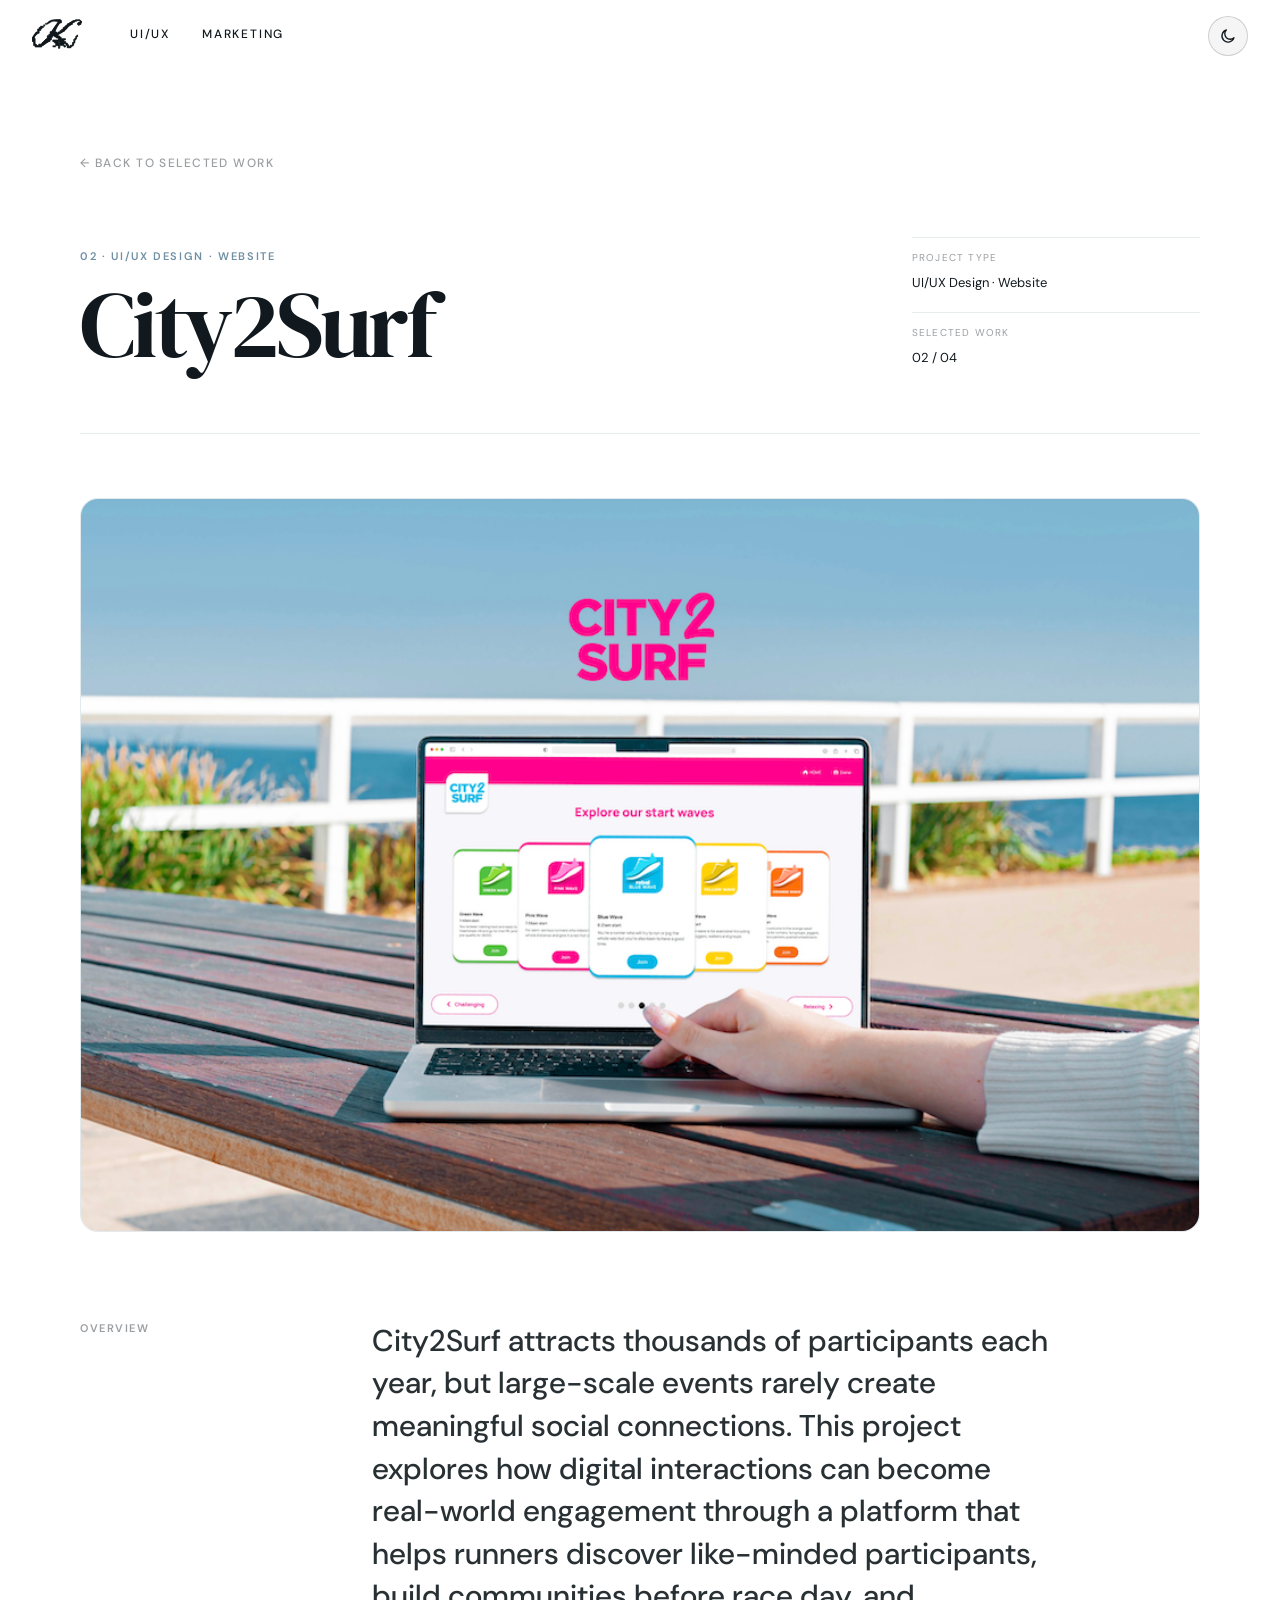
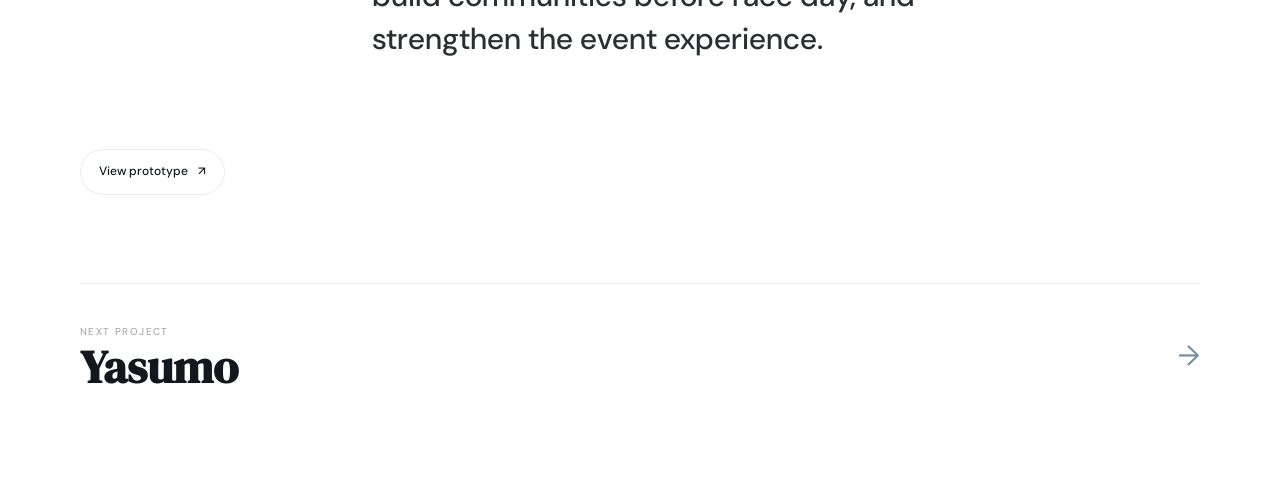
==== city2surf.html @ 22d77b2b "哈哈" ====
<!DOCTYPE html>
<html lang="en">
<head>
  <meta charset="utf-8">
  <meta name="viewport" content="width=device-width, initial-scale=1">
  <meta name="description" content="City2Surf — case study by Karina Zhu.">
  <title>City2Surf — Karina Zhu</title>
  <link rel="icon" type="image/svg+xml" href="logo.svg">
  <link rel="preconnect" href="https://fonts.googleapis.com">
  <link rel="preconnect" href="https://fonts.gstatic.com" crossorigin>
  <link href="https://fonts.googleapis.com/css2?family=DM+Sans:wght@300;400;500;600&family=DM+Serif+Display:ital@0;1&family=Press+Start+2P&display=swap" rel="stylesheet">
  <link rel="stylesheet" href="style.css">
  <script defer src="KarinaZhu.js"></script>
</head>
<body>
  <a href="index.html" class="site-logo" aria-label="Karina Zhu home">    <svg width="137" height="81" viewBox="0 0 137 81" fill="none" xmlns="http://www.w3.org/2000/svg" aria-hidden="true">      <path d="M63.5 35.8931H68V39.3931H71V35.3931H76.5V31.8931H81V28.8931H83.5V27.3931H85.5V23.3931H89.5V20.8931H92V18.3931H94V16.8931H96V14.8931H98V12.3931H102.5V10.3931H104.5V8.8931H108.5V6.3931H112V4.3931H119V2.3931H131.5V4.3931H121.5V6.3931H116.5V8.8931H113V10.8931H110.5V13.3931V14.8931H106.5V16.8931H102.5V19.3931H100.5V20.8931H98V23.8931H96V25.8931H94V27.8931H92V29.8931H90V32.3931H88V34.3931H83.5V36.3931H82V37.8931H77.5V40.3931H73.5V42.3931H71V45.3931H60V35.8931H63.5Z" fill="black"/>      <path d="M131.5 4.3931V8.8931H127.5V10.8931H125V14.8931H127V17.3931H129.5V14.8931H134V10.8931H136V6.3931H133.5V4.3931H131.5Z" fill="black"/>      <path d="M131.5 4.3931V2.3931H119V4.3931H112V6.3931H108.5V8.8931H104.5V10.3931H102.5V12.3931H98V14.8931H96V16.8931H94V18.3931H92V20.8931H89.5V23.3931H85.5V27.3931H83.5V28.8931H81V31.8931H76.5V35.3931H71V39.3931H68V35.8931H63.5H60V45.3931H71V42.3931H73.5V40.3931H77.5V37.8931H82V36.3931H83.5V34.3931H88V32.3931H90V29.8931H92V27.8931H94V25.8931H96V23.8931H98V20.8931H100.5V19.3931H102.5V16.8931H106.5V14.8931H110.5V13.3931V10.8931H113V8.8931H116.5V6.3931H121.5V4.3931H131.5ZM131.5 4.3931V8.8931H127.5V10.8931H125V14.8931H127V17.3931H129.5V14.8931H134V10.8931H136V6.3931H133.5V4.3931H131.5Z" stroke="black"/>      <path d="M72.5 46.3931H76V49.8931H80V53.8931H91.5V57.3931H87.5V61.3931H84V64.8931H87.5V72.8931H76V65.3931V61.3931H72.5V57.3931V46.3931Z" fill="black"/>      <path d="M87.5 72.8931V76.8931H91.5V72.8931H87.5Z" fill="black"/>      <path d="M72.5 61.3931V57.3931H57V61.3931H61V65.3931H65V72.8931H72.5V65.3931V61.3931Z" fill="black"/>      <path d="M72.5 65.3931V72.8931V80.3931H76V72.8931V65.3931H72.5Z" fill="black"/>      <path d="M87.5 72.8931V64.8931H84V61.3931H87.5V57.3931H91.5V53.8931H80V49.8931H76V46.3931H72.5V57.3931M87.5 72.8931H76M87.5 72.8931V76.8931H91.5V72.8931H87.5ZM76 72.8931V65.3931M76 72.8931V80.3931M72.5 61.3931H76V65.3931M72.5 61.3931V57.3931M72.5 61.3931V65.3931M72.5 57.3931H57V61.3931H61V65.3931H65V72.8931H72.5M72.5 72.8931V65.3931M72.5 72.8931V80.3931M72.5 65.3931H76M72.5 65.3931V80.3931M76 65.3931V80.3931M76 80.3931H72.5" stroke="black"/>      <path d="M65 72.8931V76.8931H57V72.8931H65Z" fill="black" stroke="black"/>      <path d="M61.5 45.3931V48.8931H65.5V50.8931H67.5V52.3931H71.5H73V47.3931L61.5 45.3931Z" fill="black"/>      <path d="M88 61.3931H92V65.8931H97V70.3931H100V73.8931H102.5V77.3931H105V71.8931H111V64.3931H114.5V55.8931H117.5V52.3931H120V47.3931H123V43.8931H125V48.8931H122V54.3931H120V57.8931H117.5V65.8931H114.5V70.3931H113V73.8931H109.5V75.3931H107V77.3931V78.8931H105H96.5V71.8931H93V67.3931H90.5H83.5V63.3931V59.3931L88 61.3931Z" fill="black"/>      <path d="M61.5 45.3931V48.8931H65.5V50.8931H67.5V52.3931H71.5H73V47.3931L61.5 45.3931Z" stroke="black"/>      <path d="M88 61.3931H92V65.8931H97V70.3931H100V73.8931H102.5V77.3931H105V71.8931H111V64.3931H114.5V55.8931H117.5V52.3931H120V47.3931H123V43.8931H125V48.8931H122V54.3931H120V57.8931H117.5V65.8931H114.5V70.3931H113V73.8931H109.5V75.3931H107V77.3931V78.8931H105H96.5V71.8931H93V67.3931H90.5H83.5V63.3931V59.3931L88 61.3931Z" stroke="black"/>      <path d="M68 44.3931V42.8931L59.5 41.8931C61.5 47.0931 69 49.0598 72.5 49.3931V45.8931H71.5V44.3931H68Z" fill="black" stroke="black"/>      <path d="M76.5 10.3931C71.6667 17.0598 62.4 31.4931 64 35.8931C65.6 40.2931 62.6667 42.0598 61 42.3931V45.8931H56.5V49.8931H53V57.3931H49.5V61.3931H46.5C40.3333 65.7264 28 74.2931 28 73.8931V72.8931H26V76.8931H8.5V72.8931H4.5V61.3931H0.5V49.8931H2C3.5 45.5598 10.4 36.9931 12 35.3931H15.5V27.3931H19.5V23.3931H23.5V19.8931H31V23.3931H27V27.3931H23.5V31.3931H19.5V38.8931H17C14.5 41.0598 6 46.5931 6 53.3931H8.5V68.8931H12V72.8931H18.5V68.8931H26.5V66.3931C30.3333 62.8931 38.1 55.5931 38.5 54.3931H42V45.8931H46V42.3931H49.5V34.8931H53C60.3333 24.2264 74.9 2.6931 76.5 1.8931L78 3.3931L80 4.8931V10.3931H78.5H76.5Z" fill="black"/>      <path d="M28 73.8931C28 74.2931 40.3333 65.7264 46.5 61.3931H49.5V57.3931H53V49.8931H56.5V45.8931H61V42.3931C62.6667 42.0598 65.6 40.2931 64 35.8931C62.4 31.4931 71.6667 17.0598 76.5 10.3931H78.5H80V4.8931L78 3.3931L76.5 1.8931C74.9 2.6931 60.3333 24.2264 53 34.8931H49.5V42.3931H46V45.8931H42V54.3931H38.5C38.1 55.5931 30.3333 62.8931 26.5 66.3931V68.8931H18.5V72.8931H12V68.8931H8.5V53.3931H6C6 46.5931 14.5 41.0598 17 38.8931H19.5V31.3931H23.5V27.3931H27V23.3931H31V19.8931H23.5V23.3931H19.5V27.3931H15.5V35.3931H12C10.4 36.9931 3.5 45.5598 2 49.8931H0.5V61.3931H4.5V72.8931H8.5V76.8931H26V72.8931H28M28 73.8931C28 73.4931 28 73.0598 28 72.8931M28 73.8931V72.8931" stroke="black"/>      <path d="M31.5 15.8931V19.8931H35.5V15.8931H31.5Z" fill="black" stroke="black"/>      <path d="M36.5 11.3931V15.3931H40.5C50.8333 10.7264 54.7 2.79311 71.5 8.39311L76.5 10.8931H80.5V3.3931H77.5V0.893097H76C67.5 -0.273567 48.9 0.593115 40.5 11.3931H36.5Z" fill="black" stroke="black"/>    </svg>  </a>

  <nav class="nav" aria-label="Main navigation">
    <a href="index.html#projects" class="nav__link">UI/UX</a>
    <a href="marketing.html" class="nav__link">Marketing</a>
  </nav>

  <button type="button" class="theme-toggle" id="themeToggle" aria-label="Switch to light mode" aria-pressed="false">
    <svg class="theme-toggle__icon theme-toggle__icon--sun" viewBox="0 0 24 24" fill="none" stroke="currentColor" stroke-width="1.8" stroke-linecap="round" aria-hidden="true">
      <circle cx="12" cy="12" r="4.2"></circle>
      <path d="M12 2.5v2.6M12 18.9v2.6M4.6 4.6l1.8 1.8M17.6 17.6l1.8 1.8M2.5 12h2.6M18.9 12h2.6M4.6 19.4l1.8-1.8M17.6 6.4l1.8-1.8"></path>
    </svg>
    <svg class="theme-toggle__icon theme-toggle__icon--moon" viewBox="0 0 24 24" fill="none" stroke="currentColor" stroke-width="1.8" stroke-linecap="round" stroke-linejoin="round" aria-hidden="true">
      <path d="M20 14.2A8.2 8.2 0 1 1 9.8 4a6.6 6.6 0 0 0 10.2 10.2Z"></path>
    </svg>
  </button>

  <main class="case-study-page">
    <div class="case-study-shell">
      <a class="case-study-back" href="index.html#projects">← Back to selected work</a>

      <section class="case-study-hero reveal">
        <div>
          <p class="case-study-kicker">02 · UI/UX Design · Website</p>
          <h1 class="case-study-title">City2Surf</h1>
        </div>

        <div class="case-study-meta">
          <div class="case-study-meta-row">
            <span class="case-study-meta-label">Project type</span>
            <span class="case-study-meta-value">UI/UX Design · Website</span>
          </div>
          <div class="case-study-meta-row">
            <span class="case-study-meta-label">Selected work</span>
            <span class="case-study-meta-value">02 / 04</span>
          </div>
        </div>
      </section>

      <div class="case-study-media reveal">
          <img src="City2Surf.jpg" alt="City2Surf project">
        </div>

      <section class="case-study-copy reveal">
        <div class="case-study-copy__label">Overview</div>
        <p class="case-study-copy__body">City2Surf attracts thousands of participants each year, but large-scale events rarely create meaningful social connections. This project explores how digital interactions can become real-world engagement through a platform that helps runners discover like-minded participants, build communities before race day, and strengthen the event experience.</p>
      </section>

      <div class="case-study-actions reveal">
          <a class="case-study-button" href="https://www.figma.com/proto/Aj1CnPZFbpNHQB0G7zyW2Y/Interface-Design-Final-Prototype?node-id=19-17718&amp;p=f&amp;viewport=-134%2C-930%2C0.06&amp;t=klb0oBT9Qfg6wygb-1&amp;scaling=scale-down&amp;content-scaling=fixed&amp;starting-point-node-id=19%3A17691&amp;page-id=0%3A1" target="_blank" rel="noopener noreferrer">
            View prototype <span aria-hidden="true">↗</span>
          </a>
        </div>

      <a class="case-study-next reveal" href="yasumo.html">
        <div>
          <p class="case-study-next__eyebrow">Next project</p>
          <h2 class="case-study-next__title">Yasumo</h2>
        </div>
        <span class="case-study-next__arrow" aria-hidden="true">→</span>
      </a>
    </div>
  </main>
</body>
</html>
---- style.css ----
:root {
  --color-bg: #080808;
  --color-surface: #111111;
  --color-border: rgba(255, 255, 255, 0.07);
  --color-text-primary: rgba(255, 255, 255, 0.92);
  --color-text-secondary: rgba(255, 255, 255, 0.72);
  --color-text-muted: rgba(255, 255, 255, 0.35);
  --color-text-faint: rgba(255, 255, 255, 0.15);
  --color-accent: #ffffff;
  --color-brand: #9cb7c7;
  --color-brand-soft: rgba(156, 183, 199, 0.14);
  --font-sans: "DM Sans", sans-serif;
  --font-serif: "DM Serif Display", serif;
  --font-pixel: "Press Start 2P", monospace;
  --space-xs: 8px;
  --space-sm: 16px;
  --space-md: 32px;
  --space-lg: 64px;
  --space-xl: 120px;
  --transition: 0.1s ease;
  color-scheme: dark;
}

[data-theme="light"] {
  --color-bg: #ffffff;
  --color-surface: #f8fbfd;
  --color-border: rgba(111, 143, 162, 0.16);
  --color-text-primary: rgba(17, 25, 30, 0.90);
  --color-text-secondary: rgba(17, 25, 30, 0.64);
  --color-text-muted: rgba(17, 25, 30, 0.42);
  --color-text-faint: rgba(17, 25, 30, 0.20);
  --color-accent: #11191e;
  --color-brand: #6f8fa2;
  --color-brand-soft: rgba(111, 143, 162, 0.12);
  color-scheme: light;
}

body {
  transition: background-color 0.35s ease, color 0.35s ease;
}

*,
*::before,
*::after {
  box-sizing: border-box;
  margin: 0;
  padding: 0;
}

#loader{
  position:fixed;
  inset:0;

  z-index:9999;

  background:#080808;

  display:flex;
  flex-direction:column;
  justify-content:center;
  align-items:center;

  gap:20px;

  transition:
    opacity .8s ease,
    visibility .8s ease;
}

#loader.hidden{
  opacity:0;
  visibility:hidden;
}

.loader-logo{
  width:120px;
  height:auto;

  filter:
  brightness(0)
  invert(1);

  animation:
  logoFade 3s ease-in-out infinite;
}

@keyframes logoFade{

  0%{
    opacity:.4;
    transform:scale(.98);
  }

  50%{
    opacity:1;
    transform:scale(1);
  }

  100%{
    opacity:.4;
    transform:scale(.98);
  }

}

.loader-text{
  font-family:"DM Sans",sans-serif;
  font-size:12px;

  letter-spacing:.08em;
  text-transform:none;
  max-width:320px;
  text-align:center;
  line-height:1.5;

  color:rgba(255,255,255,.55);

  transition: opacity .3s ease;

  animation:
  textPulse 2.5s ease infinite;
}

@keyframes textPulse{

  0%,100%{
    opacity:.35;
  }

  50%{
    opacity:.8;
  }

}

.loader-dots{
  display:flex;
  gap:10px;
}

.loader-dots span{

  width:8px;
  height:8px;

  border-radius:50%;
  background:#fff;

  animation:bounce 1s infinite;
}

.loader-dots span:nth-child(2){
  animation-delay:.15s;
}

.loader-dots span:nth-child(3){
  animation-delay:.3s;
}

@keyframes bounce{

  0%,80%,100%{
    transform:scale(.5);
    opacity:.4;
  }

  40%{
    transform:scale(1);
    opacity:1;
  }

}

html {
  scroll-behavior: smooth;
  -webkit-font-smoothing: antialiased;
}

body {
  overflow-x: hidden;
  background: var(--color-bg);
  color: var(--color-text-primary);
  font-family: var(--font-sans);
  font-size: 15px;
  line-height: 1.6;
}

a {
  color: inherit;
  text-decoration: none;
}

.site-logo {
  position: fixed;
  top: 19px;
  left: var(--space-md);
  z-index: 101;
  display: block;
  width: 50px;
  color: var(--color-accent);
  line-height: 0;
  transition: opacity var(--transition);
}

.site-logo:hover {
  opacity: 0.7;
}

.site-logo svg {
  display: block;
  width: 100%;
  height: auto;
}

.site-logo svg * {
  fill: currentColor;
  stroke: currentColor;
}

.container {
  max-width: 960px;
  margin: 0 auto;
  padding: 0 var(--space-md);
}

/* Navigation */
.nav {
  position: fixed;
  top: 15px;
  left: calc(var(--space-md) + 82px);
  z-index: 100;
  display: flex;
  align-items: center;
  gap: var(--space-md);
  padding: 10px 16px;
  border-radius: 100px;
  transition: all 0.3s ease;
}

.nav.scrolled {
  top: 18px;
  left: 50%;
  transform: translateX(-50%);
  border: 1px solid #ffffff;
  background: rgba(10, 10, 10, 0.55);
  backdrop-filter: blur(14px);
  -webkit-backdrop-filter: blur(14px);
}

[data-theme="light"] .nav.scrolled {
  border: 1px solid rgba(111, 143, 162, 0.28);
  background: rgba(255, 255, 255, 0.78);
  box-shadow: 0 8px 30px rgba(111, 143, 162, 0.16);
}

.nav__link {
  color: var(--color-accent);
  font-size: 12px;
  font-weight: 500;
  letter-spacing: 0.15em;
  text-transform: uppercase;
  transition: color var(--transition);
}

.nav__link:hover {
  color: var(--color-accent);
}

/* Theme toggle */
.theme-toggle {
  position: fixed;
  top: 16px;
  right: var(--space-md);
  z-index: 101;
  display: flex;
  align-items: center;
  justify-content: center;
  width: 40px;
  height: 40px;
  border: 1px solid rgba(255, 255, 255, 0.18);
  border-radius: 50%;
  background: rgba(255, 255, 255, 0.04);
  color: var(--color-accent);
  cursor: pointer;
  transition: background var(--transition), border-color var(--transition), transform 0.2s ease;
}

.theme-toggle:hover {
  border-color: rgba(255, 255, 255, 0.4);
  transform: translateY(-1px);
}

[data-theme="light"] .theme-toggle {
  border-color: rgba(0, 0, 0, 0.16);
  background: rgba(0, 0, 0, 0.04);
}

[data-theme="light"] .theme-toggle:hover {
  border-color: rgba(0, 0, 0, 0.35);
}

.theme-toggle__icon {
  width: 18px;
  height: 18px;
}

.theme-toggle__icon--moon {
  display: none;
}

[data-theme="light"] .theme-toggle__icon--sun {
  display: none;
}

[data-theme="light"] .theme-toggle__icon--moon {
  display: block;
}

/* ==========================
   Hero — personal photo collage
   ========================== */

.hero {
  position: relative;
  display: flex;
  align-items: center;
  justify-content: center;
  width: 100%;
  height: 100vh;
  min-height: 640px;
  overflow: hidden;
}

.hero::after {
  position: absolute;
  bottom: 0;
  left: 0;
  z-index: 2;
  width: 100%;
  height: 200px;
  background: linear-gradient(to bottom, transparent, var(--color-bg));
  content: "";
  pointer-events: none;
}

.hero-gradient {
  position: absolute;
  inset: 0;
  z-index: 0;
  overflow: hidden;
  background: #060606;
  pointer-events: none;
  transition: background-color 0.35s ease;
}

[data-theme="light"] .hero-gradient {
  background: #ffffff;
}

.hero-gradient__blob {
  position: absolute;
  z-index: 0;
  border-radius: 50%;
  filter: blur(90px);
  mix-blend-mode: screen;
  will-change: transform;
}

.hero-gradient__blob--1 {
  top: -18%;
  right: -14%;
  left: auto;
  width: 62vw;
  height: 62vw;
  max-width: 680px;
  max-height: 680px;
  background: radial-gradient(circle at 60% 35%, #e7f0f4 0%, #6f93a8 40%, #233f50 68%, transparent 80%);
  opacity: 0.75;
  animation: blob-drift-1 22s ease-in-out infinite;
}

.hero-gradient__blob--2 {
  bottom: -18%;
  right: -12%;
  width: 55vw;
  height: 55vw;
  max-width: 560px;
  max-height: 560px;
  background: radial-gradient(circle at 62% 60%, #89a7b8, #34586b 50%, transparent 74%);
  opacity: 0.4;
  animation: blob-drift-2 26s ease-in-out infinite;
}

.hero-gradient__blob--3 {
  top: 30%;
  left: 8%;
  width: 30vw;
  height: 30vw;
  max-width: 340px;
  max-height: 340px;
  background: radial-gradient(circle, #193746, transparent 72%);
  opacity: 0.5;
  transform: translate(-50%, -50%);
  animation: blob-drift-3 30s ease-in-out infinite;
}

[data-theme="light"] .hero-gradient__blob {
  mix-blend-mode: normal;
  filter: blur(60px);
}

[data-theme="light"] .hero-gradient__blob--1 {
  background: radial-gradient(circle at 32% 32%, #ffffff 0%, #eef5f8 26%, #c7dbe6 48%, #9eb3c0 70%, transparent 86%);
  opacity: 0.85;
  width: 78vw;
  height: 78vw;
  max-width: 820px;
  max-height: 820px;
}

[data-theme="light"] .hero-gradient__blob--2 {
  background: radial-gradient(circle at 66% 68%, #a9c0cd 0%, #dbe9f0 42%, #ffffff 72%, transparent 86%);
  opacity: 0.85;
  width: 72vw;
  height: 72vw;
  max-width: 740px;
  max-height: 740px;
}

[data-theme="light"] .hero-gradient__blob--3 {
  background: radial-gradient(circle, #849eae 0%, #b9ccd6 38%, rgba(255,255,255,0) 76%);
  opacity: 0.65;
  width: 42vw;
  height: 42vw;
  max-width: 460px;
  max-height: 460px;
}

@keyframes blob-drift-1 {
  0%, 100% { transform: translate(0, 0) scale(1); }
  50%      { transform: translate(6%, 5%) scale(1.08); }
}

@keyframes blob-drift-2 {
  0%, 100% { transform: translate(0, 0) scale(1); }
  50%      { transform: translate(-5%, -6%) scale(1.06); }
}

@keyframes blob-drift-3 {
  0%, 100% { transform: translate(-50%, -50%) scale(1); }
  50%      { transform: translate(-46%, -55%) scale(1.14); }
}

.hero-collage {
  position: absolute;
  inset: 0;
  z-index: 1;
}

.hero-tile {
  position: absolute;
  width: 130px;
  height: 130px;
  object-fit: cover;
  border: 1px solid rgba(255, 255, 255, 0.14);
  border-radius: 20px;
  opacity: 0.9;
  box-shadow: 0 18px 40px rgba(0, 0, 0, 0.55);
  animation: hero-float 7s ease-in-out infinite;
  transition: transform 0.35s ease, opacity 0.35s ease, box-shadow 0.35s ease;
}

.hero-tile:hover {
  opacity: 1;
  transform: scale(1.08) rotate(0deg) !important;
  box-shadow: 0 22px 50px rgba(0, 0, 0, 0.7);
}

.hero-tile:hover,
.hero-tile:focus-visible {
  cursor: pointer;
}

/* Small dialogue popup shown while hovering a hero tile */
.hero-tile__popup {
  position: fixed;
  z-index: 40;
  max-width: 220px;
  padding: 9px 14px;
  border: 1px solid rgba(255, 255, 255, 0.16);
  border-radius: 10px;
  background: rgba(17, 17, 17, 0.92);
  backdrop-filter: blur(8px);
  -webkit-backdrop-filter: blur(8px);
  box-shadow: 0 12px 30px rgba(0, 0, 0, 0.5);
  opacity: 0;
  transform: translateY(6px) scale(0.96);
  transition: opacity 0.18s ease, transform 0.18s ease;
  pointer-events: none;
}

.hero-tile__popup.active {
  opacity: 1;
  transform: translateY(0) scale(1);
}

.hero-tile__popup-text {
  color: var(--color-accent);
  font-size: 12px;
  font-weight: 500;
  line-height: 1.4;
}

[data-theme="light"] .hero-tile__popup {
  border-color: rgba(0, 0, 0, 0.12);
  background: rgba(255, 255, 255, 0.94);
}

.hero-tile--1 { top: 16%;  left: 12%; width: 108px; height: 108px; rotate: -8deg;  animation-delay: 0s;    animation-duration: 6.5s; }
.hero-tile--2 { top: 10%;  left: 38%; width: 150px; height: 150px; rotate: 5deg;   animation-delay: .6s;   animation-duration: 8s;   }
.hero-tile--3 { top: 20%;  left: 66%; width: 118px; height: 118px; rotate: -4deg;  animation-delay: 1.1s;  animation-duration: 7.2s; }
.hero-tile--4 { top: 46%;  left: 80%; width: 100px; height: 100px; rotate: 7deg;   animation-delay: .3s;   animation-duration: 6.8s; }
.hero-tile--5 { top: 62%;  left: 60%; width: 96px;  height: 96px;  rotate: -6deg;  animation-delay: .9s;   animation-duration: 7.6s; }
.hero-tile--6 { top: 66%;  left: 20%; width: 112px; height: 112px; rotate: 4deg;   animation-delay: .2s;   animation-duration: 7s;   }
.hero-tile--7 { top: 40%;  left: 6%;  width: 90px;  height: 90px;  rotate: -9deg;  animation-delay: 1.4s;  animation-duration: 6.4s; }

@keyframes hero-float {
  0%, 100% { transform: translateY(0) rotate(var(--r, 0deg)); }
  50%      { transform: translateY(-16px) rotate(var(--r, 0deg)); }
}

.hero-content {
  position: relative;
  z-index: 3;
  display: flex;
  flex-direction: column;
  align-items: center;
  max-width: 640px;
  padding: 0 var(--space-md);
  text-align: center;
}

.hero-content__eyebrow {
  margin-bottom: var(--space-md);
  color: var(--color-text-muted);
  font-size: 13px;
  font-weight: 500;
  letter-spacing: 0.24em;
  text-transform: uppercase;
}

.hero-photo {
  width: min(340px, 56vw);
  aspect-ratio: 1;
}

.hero-photo__img {
  display: block;
  width: 100%;
  height: 100%;
  object-fit: cover;
  -webkit-mask-image: radial-gradient(closest-side, #000 58%, transparent 100%);
  mask-image: radial-gradient(closest-side, #000 58%, transparent 100%);
}

.hero-content__role {
  margin-top: var(--space-md);
  font-family: var(--font-sans);
  font-size: clamp(16px, 2.2vw, 22px);
  font-weight: 500;
  letter-spacing: 0.02em;
  color: var(--color-text-muted);
  min-height: 1.4em;
}

.rn-text {
  color: var(--color-accent);
}

.typed-cursor {
  color: var(--color-text-muted);
  font-weight: 300;
}

.hero-status {
  display: inline-flex;
  align-items: center;
  gap: 8px;
  margin-top: var(--space-md);
  padding: 8px 18px;
  border: 1px solid rgba(255, 255, 255, 0.16);
  border-radius: 100px;
  background: rgba(255, 255, 255, 0.05);
  backdrop-filter: blur(6px);
  -webkit-backdrop-filter: blur(6px);
  color: var(--color-text-secondary);
  font-size: 13px;
  font-weight: 500;
}

.hero-status__dot {
  width: 8px;
  height: 8px;
  border-radius: 50%;
  background: #27d974;
  box-shadow: 0 0 12px rgba(39, 217, 116, 0.7);
}

[data-theme="light"] .hero-status {
  border-color: rgba(0, 0, 0, 0.12);
  background: rgba(0, 0, 0, 0.03);
}

/* Intro */
.intro {
  padding: 64px 0 var(--space-lg);
}

.intro__text.reveal {
  opacity: 0;
  transform: translateY(28px);
  filter: blur(10px);
  transition:
    opacity 0.9s ease,
    transform 0.9s cubic-bezier(0.16, 1, 0.3, 1),
    filter 0.9s ease,
    color var(--transition);
}

.intro__text.reveal.is-visible {
  opacity: 1;
  transform: translateY(0);
  filter: blur(0);
}

.intro__headline {
  max-width: 680px;
  color: var(--color-text-primary);
  font-family: var(--font-sans);
  font-size: clamp(17px, 2.35vw, 24px);
  font-weight: 500;
  line-height: 1.3;
}

.intro__copy {
  margin-top: var(--space-sm);
  max-width: 680px;
  color: var(--color-text-secondary);
  font-family: var(--font-sans);
  font-size: clamp(18px, 2.4vw, 26px);
  font-weight: 500;
  line-height: 1.35;
}

/* ==========================
   Archive — stacked-photo picker
   ========================== */

.page-section {
  position: relative;
  padding: var(--space-lg) 0 var(--space-xl);
}

.page-section--wide {
  padding: var(--space-xl) 0 var(--space-xl);
}

.section-inner {
  position: relative;
  max-width: 960px;
  margin: 0 auto;
  padding: 0 var(--space-md);
  --page-gutter: var(--space-md);
}

.section-inner--wide {
  max-width: 1180px;
}

.section-heading {
  position: relative;
  z-index: 1;
  margin-bottom: var(--space-lg);
  color: var(--color-accent);
  font-family: var(--font-serif);
  font-weight: 400;
  font-size: clamp(30px, 4.5vw, 48px);
  letter-spacing: -0.01em;
}

/* Stack grid */
.stacks {
  position: relative;
  z-index: 1;
  display: grid;
  grid-template-columns: repeat(4, 1fr);
  gap: var(--space-lg) var(--space-md);
}

.stack {
  display: flex;
  flex-direction: column;
  align-items: center;
  gap: var(--space-sm);
  cursor: pointer;
  outline: none;
}

.stack-pile {
  position: relative;
  width: 220px;
  max-width: 100%;
  aspect-ratio: 1;
}

.stack-outline {
  position: absolute;
  inset: 0;
  width: 100%;
  height: 100%;
  filter: drop-shadow(0 16px 34px rgba(0, 0, 0, 0.5));
}

.stack-layer {
  position: absolute;
  inset: 0;
  z-index: 1;
  overflow: hidden;
  border: 1px solid rgba(255, 255, 255, 0.12);
  border-radius: 18px;
  opacity: 0;
  transition: transform 0.4s cubic-bezier(0.2, 0.8, 0.2, 1), opacity 0.3s ease;
}

.stack-layer img {
  display: block;
  width: 100%;
  height: 100%;
  object-fit: cover;
}

.stack-layer-1 { transform: rotate(-13deg) translate(-10px, 6px) scale(0.92); }
.stack-layer-2 { transform: rotate(9deg)  translate(10px, 4px)  scale(0.92); }
.stack-layer-3 { transform: rotate(-6deg) translate(-6px, -8px) scale(0.92); }
.stack-layer-4 { transform: rotate(12deg) translate(8px, -6px)  scale(0.92); }

.stack:hover .stack-layer,
.stack:focus-visible .stack-layer,
.stack[aria-pressed="true"] .stack-layer {
  opacity: 1;
}

.stack:hover .stack-layer-1,
.stack[aria-pressed="true"] .stack-layer-1 { transform: rotate(-13deg) translate(-30px, 14px) scale(0.94); }
.stack:hover .stack-layer-2,
.stack[aria-pressed="true"] .stack-layer-2 { transform: rotate(9deg)  translate(28px, 10px)  scale(0.94); }
.stack:hover .stack-layer-3,
.stack[aria-pressed="true"] .stack-layer-3 { transform: rotate(-6deg) translate(-18px, -22px) scale(0.94); }
.stack:hover .stack-layer-4,
.stack[aria-pressed="true"] .stack-layer-4 { transform: rotate(12deg) translate(20px, -20px)  scale(0.94); }

.stack-cover {
  position: relative;
  z-index: 2;
  width: 100%;
  height: 100%;
  overflow: hidden;
  border: 1px solid rgba(255, 255, 255, 0.16);
  border-radius: 18px;
  background: #1a1a1a;
  box-shadow: 0 18px 40px rgba(0, 0, 0, 0.55);
  transition: transform 0.35s ease, border-color 0.25s ease;
}

.stack-cover img {
  display: block;
  width: 100%;
  height: 100%;
  object-fit: cover;
}

.stack:hover .stack-cover,
.stack[aria-pressed="true"] .stack-cover {
  transform: translateY(-6px) scale(1.03);
  border-color: rgba(255, 255, 255, 0.45);
}

.stack-label {
  max-width: 170px;
  color: var(--color-text-muted);
  font-size: 12px;
  letter-spacing: 0.03em;
  line-height: 1.45;
  text-align: center;
  transition: color var(--transition);
}

.stack[aria-pressed="true"] .stack-label {
  color: var(--color-accent);
}

/* Drawer that opens beneath the row when a stack is selected */
.stack-drawer {
  grid-column: 1 / -1;
  max-height: 0;
  margin-top: 0;
  overflow: hidden;
  transition: max-height 0.5s ease, margin-top 0.5s ease;
}

.stack-drawer.open {
  max-height: 1200px;
  margin-top: var(--space-lg);
}

.stack-drawer__heading {
  margin-bottom: var(--space-sm);
  color: var(--color-accent);
  font-family: var(--font-serif);
  font-size: clamp(20px, 2.6vw, 28px);
  font-weight: 400;
}

.stack-drawer__grid {
  display: grid;
  grid-template-columns: repeat(auto-fill, minmax(180px, 1fr));
  gap: 14px;
  padding-bottom: var(--space-sm);
}

.stack-drawer__item {
  aspect-ratio: 4 / 3;
  overflow: hidden;
  border: 0.5px solid rgba(255, 255, 255, 0.12);
  border-radius: 10px;
}

.stack-drawer__item img {
  display: block;
  width: 100%;
  height: 100%;
  object-fit: cover;
}

/* Projects */
.projects {
  padding: var(--space-lg) 0 var(--space-xl);
}

.projects__label {
  margin-bottom: var(--space-md);
  color: var(--color-accent);
  font-size: 15px;
  font-weight: 500;
  letter-spacing: 0.2em;
  text-transform: uppercase;
}

.project-list {
  list-style: none;
}

.project {
  position: relative;
  display: flex;
  align-items: center;
  justify-content: space-between;
  padding: 20px 0;
  border-bottom: 0.5px solid var(--color-border);
  cursor: pointer;
  transition: opacity var(--transition);
}

.project:first-child {
  border-top: 0.5px solid var(--color-border);
}

.project-list:hover .project:not(:hover) {
  opacity: 0.35;
}

.project__left {
  display: flex;
  align-items: center;
  gap: 20px;
}

.project__index {
  min-width: 22px;
  color: var(--color-accent);
  font-size: 15px;
  font-weight: 300;
  transition: color var(--transition);
}

.project__name {
  color: var(--color-accent);
  font-size: 30px;
  font-weight: 600;
  letter-spacing: -0.01em;
}

.project__discipline {
  margin-top: 2px;
  color: var(--color-text-muted);
  font-size: 11px;
  letter-spacing: 0.08em;
}

.project__arrow {
  color: var(--color-text-faint);
  font-size: 20px;
  opacity: 0;
  transform: translateX(-8px);
  transition: opacity var(--transition), transform var(--transition);
}

.project:hover .project__arrow {
  opacity: 1;
  transform: translateX(0);
}

.project:hover .project__index {
  color: var(--color-text-muted);
}

.project__preview {
  position: fixed;
  z-index: 150;
  width: 450px;
  height: 300px;
  overflow: hidden;
  border: 0.5px solid rgba(255, 255, 255, 0.08);
  border-radius: 6px;
  box-shadow: 0 24px 60px rgba(0, 0, 0, 0.7);
  opacity: 0;
  pointer-events: none;
  transform: scale(0.92) translateY(6px);
  transition: opacity 0.25s ease, transform 0.25s ease;
}

.project__preview.active {
  opacity: 1;
  transform: scale(1) translateY(0);
}

.project__preview img {
  display: block;
  width: 100%;
  height: 100%;
  object-fit: cover;
}

/* Modal */
.modal-overlay {
  position: fixed;
  inset: 0;
  z-index: 200;
  display: flex;
  align-items: center;
  justify-content: center;
  background: rgba(0, 0, 0, 0);
  backdrop-filter: blur(0);
  -webkit-backdrop-filter: blur(0);
  pointer-events: none;
  transition: background 0.35s ease, backdrop-filter 0.35s ease;
}

.modal-overlay.open {
  background: rgba(0, 0, 0, 0.82);
  backdrop-filter: blur(12px);
  -webkit-backdrop-filter: blur(12px);
  pointer-events: all;
}

.modal {
  position: relative;
  width: calc(100% - 48px);
  max-width: 840px;
  overflow: hidden;
  border: 0.5px solid rgba(255, 255, 255, 0.1);
  border-radius: 12px;
  background: #121212;
  opacity: 0;
  transform: translateY(28px) scale(0.97);
  transition: opacity 0.35s ease, transform 0.35s ease;
}

.modal-overlay.open .modal {
  opacity: 1;
  transform: translateY(0) scale(1);
}

.modal__image-wrap {
  width: 100%;
  overflow: hidden;
  background: #1a1a1a;
  aspect-ratio: 16 / 9;
}

.modal__image-wrap img {
  display: block;
  width: 100%;
  height: 100%;
  object-fit: cover;
  transition: transform 0.6s ease;
}

.modal-overlay.open .modal__image-wrap img {
  transform: scale(1);
}

.modal__body {
  padding: 28px 32px 32px;
}

.modal__meta {
  display: flex;
  align-items: center;
  gap: 12px;
  margin-bottom: 14px;
}

.modal__index {
  color: #ffffff;
  font-size: 10px;
  font-weight: 300;
}

.modal__tag {
  padding: 3px 9px;
  border: 0.5px solid rgba(255, 255, 255, 0.5);
  border-radius: 100px;
  color: #ffffff;
  font-size: 9px;
  font-weight: 500;
  letter-spacing: 0.14em;
  text-transform: uppercase;
}

.modal__title {
  margin-bottom: 12px;
  color: #ffffff;
  font-family: var(--font-serif);
  font-size: clamp(28px, 4vw, 40px);
  font-weight: 400;
  letter-spacing: -0.01em;
}

.modal__desc {
  max-width: 560px;
  color: rgba(255, 255, 255, 0.78);
  font-size: 13px;
  line-height: 1.7;
}

.modal__close {
  position: absolute;
  top: 16px;
  right: 16px;
  z-index: 10;
  display: flex;
  align-items: center;
  justify-content: center;
  width: 36px;
  height: 36px;
  border: 0.5px solid rgba(255, 255, 255, 0.5);
  border-radius: 50%;
  background: rgba(255, 255, 255, 0.06);
  color: #ffffff;
  cursor: pointer;
  font-size: 16px;
  line-height: 1;
  transition: background var(--transition), color var(--transition);
}

.modal__close:hover {
  background: rgba(255, 255, 255, 0.12);
  color: var(--color-accent);
}

.modal__nav {
  display: flex;
  gap: 8px;
  margin-top: 24px;
}

.modal__nav-btn {
  padding: 9px 20px;
  border: 0.5px solid rgba(255, 255, 255, 0.5);
  border-radius: 100px;
  background: transparent;
  color: #ffffff;
  cursor: pointer;
  font-size: 10px;
  font-weight: 500;
  letter-spacing: 0.14em;
  text-transform: uppercase;
  transition: color var(--transition), border-color var(--transition), background var(--transition);
}

.modal__nav-btn:hover {
  border-color: rgba(255, 255, 255, 0.4);
  background: rgba(255, 255, 255, 0.04);
  color: var(--color-accent);
}

.modal__nav-btn:disabled {
  cursor: default;
  opacity: 0.2;
  pointer-events: none;
}

/* Contact */
.contact {
  padding: var(--space-xl) 0 var(--space-lg);
  border-top: 0.5px solid var(--color-border);
}

.contact-card {
  overflow: hidden;
  border: 1px solid #dedede;
  border-radius: 30px;
  background: #ffffff;
  color: #111111;
  box-shadow: 0 18px 48px rgba(0, 0, 0, 0.28);
  max-width: 850px;
  height: auto;
  margin: 0 auto;
}

.contact-card__main {
  display: flex;
  align-items: flex-start;
  justify-content: space-between;
  gap: var(--space-md);
  padding: 32px;
}

.contact-card__eyebrow,
.contact-card__label {
  color: rgba(0, 0, 0, 0.34);
  font-size: 14px;
  font-weight: 500;
}

.contact-card__heading {
  margin-top: 18px;
  font-family: var(--font-serif);
  font-size: clamp(30px, 4.8vw, 56px);
  font-weight: 400;
  line-height: 0.92;
}

.contact-card__copy {
  margin-top: 18px;
  color: rgba(0, 0, 0, 0.72);
  font-size: 18px;
  font-weight: 500;
  line-height: 1.35;
}

.contact-card__cta,
.contact-action,
.contact-card__top {
  display: inline-flex;
  align-items: center;
  justify-content: center;
}

.contact-card__cta {
  gap: 12px;
  flex-shrink: 0;
  padding: 10px 12px 10px 18px;
  border-radius: 40px;
  background: #111111;
  color: #ffffff;
  font-size: 13px;
  font-weight: 500;
  transition: transform var(--transition), background var(--transition);
}

.contact-card__cta:hover {
  background: #2a2a2a;
  transform: translateY(-2px);
}

.contact-card__cta-icon {
  display: grid;
  place-items: center;
  width: 34px;
  height: 34px;
  border-radius: 50%;
  background: #ffffff;
  color: #111111;
}

.contact-card__grid {
  display: grid;
  grid-template-columns: 1.4fr 1fr 1fr;
  gap: 24px;
  padding: 28px 32px;
  border-top: 1px solid rgba(0, 0, 0, 0.08);
}

.contact-card__group {
  display: grid;
  gap: 12px;
  align-content: start;
}

.contact-action {
  justify-content: space-between;
  gap: 16px;
  width: 100%;
  min-height: 48px;
  padding: 0 18px;
  border: 1px solid rgba(0, 0, 0, 0.08);
  border-radius: 50px;
  background: rgba(0, 0, 0, 0.035);
  color: #111111;
  cursor: pointer;
  font: inherit;
  font-size: 14px;
  font-weight: 500;
  transition: background var(--transition), border-color var(--transition), transform var(--transition);
}

.contact-action:hover {
  border-color: rgba(0, 0, 0, 0.22);
  background: rgba(0, 0, 0, 0.07);
  transform: translateY(-1px);
}

.contact-card__nav,
.contact-card__social {
  display: flex;
  flex-wrap: wrap;
  gap: 8px;
}

.contact-card__nav a,
.contact-card__social a {
  color: rgba(0, 0, 0, 0.72);
  font-size: 14px;
  font-weight: 500;
  transition: color var(--transition);
}

.contact-card__nav a:not(:last-child)::after,
.contact-card__social a:not(:last-child)::after {
  content: ",";
}

.contact-card__nav a:hover,
.contact-card__social a:hover {
  color: #111111;
}

.contact-card__footer {
  display: grid;
  grid-template-columns: 1fr auto 48px;
  align-items: center;
  gap: var(--space-sm);
  padding: 18px 24px 18px 32px;
  border-top: 1px solid rgba(0, 0, 0, 0.08);
  color: rgba(0, 0, 0, 0.4);
  font-size: 14px;
}

.contact-card__status {
  display: inline-flex;
  align-items: center;
  gap: 8px;
  width: fit-content;
  color: rgba(0, 0, 0, 0.46);
  font-weight: 500;
}

.contact-card__dot {
  width: 9px;
  height: 9px;
  border-radius: 50%;
  background: #27d974;
  box-shadow: 0 0 16px rgba(39, 217, 116, 0.7);
}

.contact-card__top {
  width: 48px;
  height: 48px;
  border: 1px solid #eeeeee;
  border-radius: 50%;
  background: #ffffff;
  color: #777777;
  font-size: 20px;
  transition: color var(--transition), transform var(--transition);
}

.contact-card__top:hover {
  color: #111111;
  transform: translateY(-2px);
}

/* Reveal animations */
.reveal {
  opacity: 0;
  transform: translateY(20px);
  transition: opacity 0.6s ease, transform 0.6s ease;
}

.reveal.is-visible {
  opacity: 1;
  transform: translateY(0);
}

.reveal:nth-child(2) {
  transition-delay: 0.08s;
}

.reveal:nth-child(3) {
  transition-delay: 0.16s;
}

.reveal:nth-child(4) {
  transition-delay: 0.24s;
}

.reveal:nth-child(5) {
  transition-delay: 0.32s;
}

.reveal:nth-child(6) {
  transition-delay: 0.4s;
}

@media (max-width:600px){

  .hero {
    height: 100vh;
    min-height: 560px;
  }

  .hero-tile {
    width: 74px !important;
    height: 74px !important;
    border-radius: 14px;
  }

  .hero-tile--1 { top: 15%; left: 8%; }
  .hero-tile--2 { top: 10%;  left: 62%; width: 92px !important; height: 92px !important; }
  .hero-tile--3 { top: 74%; left: 66%; }
  .hero-tile--4 { top: 78%; left: 10%; }
  .hero-tile--5 { display: none; }
  .hero-tile--6 { display: none; }
  .hero-tile--7 { top: 24%; left: 74%; }
  .hero-photo {
    width: min(240px, 66vw);
  }

  .stacks {
    grid-template-columns: 1fr;
    gap: 60px;
  }

  .stack{
    width: 100%;
  }

  .stack-pile {
    width: 200px;
    max-width: 260px;
  }

  .site-logo {
    top: 18px;
    width: 50px;
  }

  .nav {
    left: 50%;
    transform: translateX(-50%);
    gap: var(--space-sm);
    padding: 9px 10px;
}

  .nav.scrolled {
    left: 50%;
  }

  .page-section {
    padding: var(--space-md) 0 var(--space-lg);
  }

  .stack-drawer__grid {
    grid-template-columns: repeat(auto-fill, minmax(120px, 1fr));
  }

  .contact-card {
    border-radius: 22px;
  }

  .contact-card__main,
  .contact-card__grid,
  .contact-card__footer {
    padding: 22px;
  }

  .contact-card__heading{
    margin-top:12px;
    font-size:32px;
    line-height:.92;
}
  .contact-card__main,
  .contact-card__grid {
    grid-template-columns: 1fr;
  }

  .contact-card__main {
    display: grid;
  }

  .contact-card__cta{
    width:100%;
    min-height:52px;
    padding:12px 16px;
    font-size:14px;
}

  .contact-card__copy{
    margin-top:14px;
    font-size:16px;
    line-height:1.5;
}

  .contact-card__footer {
    grid-template-columns: 1fr 48px;
  }

  .contact-card__footer > span {
    grid-column: 1 / -1;
    order: 3;
  }

  .project__name {
    font-size: 18px;
  }

  .project__preview {
    display: none;
  }

  .modal__body {
    padding: 20px 20px 24px;
  }
  
  .contact-card__cta-icon{
    display:none;
}
}

@media (prefers-reduced-motion: reduce) {
  .hero-tile,
  .hero-gradient__blob {
    animation: none;
  }

  .reveal,
  .intro__text.reveal,
  .stack-layer,
  .stack-cover,
  .stack-drawer,
  .hero-tile__popup {
    transition-duration: 0.01ms !important;
  }
}

/* ==========================
   Marketing — case study cards
   ========================== */

.cs-zone {
  position: relative;
}

.cs-inline-grid {
  display: grid;
  grid-template-columns: repeat(2, 1fr);
  gap: var(--space-md);
}

.cs-card {
  position: relative;
  display: flex;
  flex-direction: column;
  border: 1px solid var(--color-border);
  border-radius: 22px;
  overflow: hidden;
  background: var(--color-surface);
  cursor: pointer;
  transition: transform 0.35s ease, border-color 0.25s ease, box-shadow 0.35s ease;
}

.cs-card:hover {
  transform: translateY(-6px);
  border-color: rgba(111, 143, 162, 0.48);
  box-shadow: 0 24px 48px rgba(0, 0, 0, 0.25);
}

.csc-top {
  padding: 22px 22px 14px;
}

.csc-header-row {
  display: flex;
  align-items: center;
  justify-content: space-between;
  margin-bottom: 12px;
}

.csc-tags {
  display: flex;
  gap: 6px;
  flex-wrap: wrap;
}

.csc-badge {
  padding: 4px 10px;
  border-radius: 100px;
  font-size: 10px;
  font-weight: 600;
  letter-spacing: 0.04em;
  background: var(--color-brand-soft) !important;
  color: var(--color-brand) !important;
}

[data-theme="light"] .csc-badge {
  background: var(--color-brand-soft) !important;
  color: #567487 !important;
}

.csc-meta {
  color: var(--color-text-muted);
  font-size: 11px;
  letter-spacing: 0.08em;
  text-transform: uppercase;
}

.csc-title {
  font-family: var(--font-serif);
  font-size: clamp(22px, 3vw, 28px);
  font-weight: 400;
  color: var(--color-accent);
  margin-bottom: 6px;
}

.csc-desc {
  color: var(--color-text-secondary);
  font-size: 13px;
  line-height: 1.6;
  max-width: 90%;
}

.csc-img-panel {
  position: relative;
  aspect-ratio: 16 / 10;
  overflow: hidden;
}

.csc-static,
.csc-vid {
  position: absolute;
  inset: 0;
  width: 100%;
  height: 100%;
  object-fit: cover;
}

.csc-vid {
  opacity: 0;
  transition: opacity 0.35s ease;
}

.cs-card:hover .csc-vid {
  opacity: 1;
}

.csc-crown {
  position: absolute;
  top: 16px;
  right: 16px;
  z-index: 3;
  width: 40px;
  height: 40px;
}

.csc-crown-icon {
  width: 100%;
  height: 100%;
  filter: drop-shadow(0 6px 14px rgba(0, 0, 0, 0.35));
}

.csc-crown-bubble {
  position: absolute;
  top: 46px;
  right: 0;
  width: 210px;
  opacity: 0;
  transform: translateY(-6px);
  transition: opacity 0.2s ease, transform 0.2s ease;
  pointer-events: none;
}

.csc-crown:hover .csc-crown-bubble {
  opacity: 1;
  transform: translateY(0);
}

.csc-bubble-shape {
  width: 100%;
  height: auto;
  color: #1a1a1a;
}

.csc-bubble-text {
  position: absolute;
  inset: 0;
  display: flex;
  flex-direction: column;
  align-items: center;
  justify-content: center;
  text-align: center;
  padding: 0 20px;
}

.csc-bubble-place {
  font-size: 11px;
  font-weight: 700;
  color: #1a1a1a;
}

.csc-bubble-name {
  font-size: 9px;
  color: #666;
}

.csc-outline {
  display: none;
}

@media (max-width: 900px) {
  .cs-inline-grid {
    grid-template-columns: 1fr;
  }
}

/* ==========================
   Resume page
   ========================== */

.resume-page {
  padding: 140px 0 var(--space-xl);
}

.resume-header {
  display: flex;
  align-items: flex-start;
  justify-content: space-between;
  gap: var(--space-md);
  margin-bottom: var(--space-lg);
  flex-wrap: wrap;
}

.resume-header h1 {
  font-family: var(--font-serif);
  font-weight: 400;
  font-size: clamp(36px, 6vw, 56px);
  color: var(--color-accent);
}

.resume-download {
  display: inline-flex;
  align-items: center;
  gap: 8px;
  padding: 12px 22px;
  border-radius: 100px;
  background: var(--color-accent);
  color: var(--color-bg);
  font-size: 13px;
  font-weight: 600;
  letter-spacing: 0.04em;
  transition: transform var(--transition), opacity var(--transition);
}

.resume-download:hover {
  transform: translateY(-2px);
  opacity: 0.85;
}

.resume-subheading {
  font-family: var(--font-serif);
  font-weight: 400;
  font-size: clamp(20px, 2.6vw, 26px);
  color: var(--color-accent);
  margin: var(--space-lg) 0 var(--space-sm);
}

.resume-subheading:first-of-type {
  margin-top: 0;
}

.exp-row {
  padding: 18px 0;
  border-bottom: 0.5px solid var(--color-border);
  cursor: pointer;
}

.exp-row:first-child {
  border-top: 0.5px solid var(--color-border);
}

.exp-header {
  display: flex;
  align-items: center;
  gap: 16px;
}

.exp-icon {
  width: 42px;
  height: 42px;
  border-radius: 10px;
  object-fit: cover;
  border: 1px solid var(--color-border);
  flex-shrink: 0;
  background: var(--color-surface);
}

.exp-info {
  flex: 1;
}

.exp-company {
  color: var(--color-accent);
  font-size: 16px;
  font-weight: 600;
}

.exp-role {
  margin-top: 2px;
  color: var(--color-text-muted);
  font-size: 12px;
  letter-spacing: 0.03em;
}

.exp-chevron {
  color: var(--color-text-muted);
  font-size: 18px;
  transition: transform 0.25s ease;
}

.exp-row.exp-open .exp-chevron {
  transform: rotate(180deg);
}

.exp-body {
  max-height: 0;
  overflow: hidden;
  transition: max-height 0.4s ease, margin-top 0.4s ease;
}

.exp-row.exp-open .exp-body {
  max-height: 400px;
  margin-top: 14px;
}

.exp-sub {
  color: var(--color-text-secondary);
  font-size: 13px;
  margin-bottom: 8px;
  font-style: italic;
}

.exp-bullets {
  padding-left: 18px;
  color: var(--color-text-secondary);
  font-size: 13.5px;
  line-height: 1.75;
}

.edu-row {
  display: flex;
  align-items: center;
  gap: 16px;
  padding: 14px 0;
}

.edu-school {
  color: var(--color-accent);
  font-size: 16px;
  font-weight: 600;
}

.edu-meta {
  margin-top: 2px;
  color: var(--color-text-muted);
  font-size: 12px;
}

.skills-wrap {
  display: flex;
  flex-wrap: wrap;
  gap: 10px;
  margin-bottom: 12px;
}

.skill-chip {
  display: inline-flex;
  align-items: center;
  gap: 6px;
  padding: 8px 16px;
  border: 1px solid var(--color-border);
  border-radius: 100px;
  font-size: 12.5px;
  font-weight: 500;
  color: var(--color-text-secondary);
  background: var(--color-surface);
}

.skill-chip-icon {
  width: 15px;
  height: 15px;
  object-fit: contain;
}

/* ==========================
   Case study page (marketing detail)
   ========================== */

.csp-wrap {
  max-width: 760px;
  margin: 0 auto;
  padding: 140px var(--space-md) var(--space-xl);
}

.csp-top {
  margin-bottom: var(--space-lg);
}

.csp-top a {
  display: inline-flex;
  align-items: center;
  gap: 8px;
  color: var(--color-text-muted);
  font-size: 12px;
  font-weight: 500;
  letter-spacing: 0.08em;
  text-transform: uppercase;
  transition: color var(--transition);
}

.csp-top a:hover {
  color: var(--color-accent);
}

.csp-hero-img {
  display: block;
  width: 100%;
  max-height: 460px;
  object-fit: cover;
  border-radius: 18px;
  margin-bottom: var(--space-lg);
  border: 1px solid var(--color-border);
}

.csp-eyebrow {
  color: var(--color-brand);
  font-size: 12px;
  font-weight: 600;
  letter-spacing: 0.14em;
  text-transform: uppercase;
  margin-bottom: 14px;
}

.csp-title {
  font-family: var(--font-serif);
  font-weight: 400;
  font-size: clamp(30px, 5vw, 46px);
  line-height: 1.15;
  color: var(--color-accent);
  max-width: 780px;
}

.csp-meta {
  display: grid;
  grid-template-columns: repeat(auto-fit, minmax(140px, 1fr));
  gap: var(--space-md);
  margin: var(--space-lg) 0;
  padding: 20px 0;
  border-top: 0.5px solid var(--color-border);
  border-bottom: 0.5px solid var(--color-border);
}

.csp-meta dt {
  color: var(--color-text-muted);
  font-size: 11px;
  letter-spacing: 0.1em;
  text-transform: uppercase;
  margin-bottom: 4px;
}

.csp-meta dd {
  color: var(--color-text-primary);
  font-size: 13.5px;
  font-weight: 500;
}

.csp-jump {
  display: flex;
  flex-wrap: wrap;
  gap: 8px;
  margin-bottom: var(--space-xl);
}

.csp-jump a {
  padding: 8px 16px;
  border: 1px solid var(--color-border);
  border-radius: 100px;
  font-size: 11.5px;
  font-weight: 500;
  color: var(--color-text-secondary);
  transition: all var(--transition);
}

.csp-jump a:hover {
  border-color: rgba(111, 143, 162, 0.48);
  color: var(--color-accent);
}

.csp-section {
  margin-bottom: var(--space-xl);
  scroll-margin-top: 100px;
}

.csp-section h2 {
  font-family: var(--font-serif);
  font-weight: 400;
  font-size: clamp(24px, 3.4vw, 32px);
  color: var(--color-accent);
  margin-bottom: var(--space-sm);
}

.csp-section p {
  color: var(--color-text-secondary);
  font-size: 15px;
  line-height: 1.8;
  margin-bottom: 14px;
}

.csp-lead {
  font-size: 18px !important;
  color: var(--color-text-primary) !important;
  font-weight: 500;
}

.csp-figure {
  margin: var(--space-md) 0;
}

.csp-figure img {
  width: 100%;
  border-radius: 14px;
  object-fit: cover;
  max-height: 420px;
  border: 1px solid var(--color-border);
}

.csp-split {
  display: grid;
  grid-template-columns: 1fr 1fr;
  gap: var(--space-md);
  margin: var(--space-md) 0;
}

.csp-split-accent p {
  font-family: var(--font-serif);
  font-size: 19px;
  line-height: 1.4;
  color: var(--color-accent);
}

@media (max-width: 760px) {
  .csp-split {
    grid-template-columns: 1fr;
  }
}

.csp-footer {
  border-top: 0.5px solid var(--color-border);
  padding-top: var(--space-lg);
}

.csp-btn {
  display: inline-flex;
  align-items: center;
  gap: 8px;
  padding: 12px 22px;
  border-radius: 100px;
  background: var(--color-accent);
  color: var(--color-bg);
  font-size: 13px;
  font-weight: 600;
  margin-top: 8px;
}

.csp-more-label {
  margin: var(--space-xl) 0 var(--space-md);
  color: var(--color-text-muted);
  font-size: 11px;
  letter-spacing: 0.1em;
  text-transform: uppercase;
}

.csp-more-row {
  display: grid;
  grid-template-columns: repeat(auto-fit, minmax(160px, 1fr));
  gap: 14px;
}

.csp-more-card {
  border: 1px solid var(--color-border);
  border-radius: 14px;
  overflow: hidden;
  transition: transform var(--transition), border-color var(--transition);
}

.csp-more-card:hover {
  transform: translateY(-3px);
  border-color: rgba(111, 143, 162, 0.48);
}

.csp-more-thumb {
  aspect-ratio: 4 / 3;
  overflow: hidden;
}

.csp-more-thumb img {
  width: 100%;
  height: 100%;
  object-fit: cover;
}

.csp-more-body {
  padding: 10px 12px 14px;
}

.csp-more-title {
  font-size: 13px;
  font-weight: 600;
  color: var(--color-accent);
  margin-bottom: 2px;
}

.csp-more-desc {
  font-size: 11px;
  color: var(--color-text-muted);
  line-height: 1.4;
}

/* ==========================
   Extended Case Study Modal
   ========================== */


.modal {
  max-height: 90vh;
}


.modal__body {
  max-height: calc(90vh - 420px);
  overflow-y: auto;
}


.modal-case {
  margin-top: 32px;
}


.modal-case section {
  margin-bottom: 28px;
}


.modal-case h3 {

  margin-bottom: 10px;

  color: #ffffff;

  font-family: var(--font-serif);

  font-size: 22px;

  font-weight:400;

}


.modal-case p {

  color: rgba(255,255,255,.72);

  font-size:14px;

  line-height:1.7;

}


.modal-gallery {

  display:grid;

  grid-template-columns:repeat(3,1fr);

  gap:12px;

  margin-top:24px;

}


.modal-gallery img {

  width:100%;

  aspect-ratio:4/3;

  object-fit:cover;

  border-radius:10px;

  border:1px solid rgba(255,255,255,.12);

}


@media(max-width:700px){

.modal-gallery{

grid-template-columns:1fr;

}

}

[data-theme="light"] .modal{

background:#ffffff;

}


[data-theme="light"] .modal__title{

color:#111;

}


[data-theme="light"] .modal__desc{

color:rgba(0,0,0,.65);

}

/* ==========================
   Light mode modal / project fix
   ========================== */

[data-theme="light"] .modal {
  background: #ffffff;
  border-color: rgba(0,0,0,0.12);
}


[data-theme="light"] .modal__title {
  color: #111111;
}


[data-theme="light"] .modal__desc {
  color: rgba(0,0,0,0.65);
}


[data-theme="light"] .modal__index {
  color: #111111;
}


[data-theme="light"] .modal__tag {
  color: #111111;
  border-color: rgba(0,0,0,0.25);
}


[data-theme="light"] .modal__close {
  color: #111111;
  border-color: rgba(0,0,0,0.25);
  background: rgba(0,0,0,0.04);
}


[data-theme="light"] .modal__close:hover {
  background: rgba(0,0,0,0.1);
}


[data-theme="light"] .modal__nav-btn {
  color:#111111;
  border-color:rgba(0,0,0,0.25);
}


[data-theme="light"] .modal__nav-btn:hover {
  background:rgba(0,0,0,0.06);
}


[data-theme="light"] .modal-case h3 {
  color:#111111;
}


[data-theme="light"] .modal-case p {
  color:rgba(0,0,0,0.65);
}

@media (max-width:600px){

  .modal{

      width: calc(100% - 20px);

      max-height: 95vh;

  }

  .modal__image-wrap{

      aspect-ratio: 4/3;

  }

  .modal__body{

      max-height: calc(95vh - 260px);

      padding: 24px;

  }
}

.modal__title{
  display:flex;
  align-items:center;
  gap:14px;
}


/* ==========================
Modal image hover glass
========================== */

.modal__image-wrap {
  position: relative;
  overflow: hidden;
  aspect-ratio: 16 / 9;
  background: black;
}


.modal__image-wrap iframe {

  width:100%;
  height:100%;

  border:0;

  display:block;

  pointer-events:none;
}

.modal__image-wrap:hover video {

  filter:blur(3px);

  transform:scale(1.03);

}


/* glass overlay */

.modal__image-wrap::after {

  content:"";

  position:absolute;
  inset:0;

  background:
    rgba(0,0,0,0);

  backdrop-filter:
    blur(0);

  opacity:0;

  transition:
    opacity .4s ease,
    backdrop-filter .4s ease,
    background .4s ease;

}


/* button */

.modal__live {

  position:absolute;

  left:50%;
  top:50%;

  transform:
    translate(-50%, -40%);

  z-index:2;


  padding:
    13px 28px;


  border-radius:
    999px;


  background:
    rgba(255,255,255,.12);


  border:
    1px solid rgba(255,255,255,.3);


  backdrop-filter:
    blur(14px);


  color:white;

  text-decoration:none;

  font-size:14px;


  opacity:0;


  transition:
    opacity .35s ease,
    transform .35s ease;

}



.modal__image-wrap:hover::after {

  opacity:0.5;

  background:
    rgba(0,0,0,.7);


  backdrop-filter:
    blur(8px);

}


.modal__image-wrap:hover img {

  filter:
    blur(3px);

  transform:
    scale(1.03);

}



.modal__image-wrap:hover .modal__live {

  opacity:1;

  transform:
    translate(-50%,-50%);

}

/* Marketing page spacing */
#work {
  padding-top: 80px;
}，

/* ==========================================================
   SELECTED WORK — standalone case study links
   ========================================================== */

.project-item {
  list-style: none;
}

.project {
  text-decoration: none;
}

.project:focus-visible {
  outline: 1px solid var(--color-brand);
  outline-offset: 8px;
  border-radius: 8px;
}

/* ==========================================================
   CASE STUDY — simple editorial layout
   ========================================================== */

.case-study-page {
  min-height: 100vh;
  padding: 150px 0 80px;
}

.case-study-shell {
  width: min(1120px, calc(100% - 64px));
  margin: 0 auto;
}

.case-study-back {
  display: inline-flex;
  align-items: center;
  gap: 8px;
  margin-bottom: 64px;
  color: var(--color-text-muted);
  font-size: 12px;
  font-weight: 500;
  letter-spacing: 0.12em;
  text-transform: uppercase;
  transition: color 0.2s ease, transform 0.2s ease;
}

.case-study-back:hover {
  color: var(--color-accent);
  transform: translateX(-3px);
}

.case-study-hero {
  display: grid;
  grid-template-columns: minmax(0, 1.45fr) minmax(220px, 0.55fr);
  gap: 72px;
  align-items: end;
  padding-bottom: 64px;
  border-bottom: 1px solid var(--color-border);
}

.case-study-kicker {
  margin-bottom: 16px;
  color: var(--color-brand);
  font-size: 11px;
  font-weight: 600;
  letter-spacing: 0.15em;
  text-transform: uppercase;
}

.case-study-title {
  max-width: 820px;
  color: var(--color-accent);
  font-family: var(--font-serif);
  font-size: clamp(48px, 8vw, 92px);
  font-weight: 400;
  line-height: 0.95;
  letter-spacing: -0.035em;
}

.case-study-summary {
  max-width: 440px;
  color: var(--color-text-secondary);
  font-size: clamp(16px, 2vw, 20px);
  line-height: 1.55;
}

.case-study-meta {
  display: grid;
  gap: 18px;
}

.case-study-meta-row {
  padding-top: 12px;
  border-top: 1px solid var(--color-border);
}

.case-study-meta-label {
  display: block;
  margin-bottom: 4px;
  color: var(--color-text-muted);
  font-size: 10px;
  letter-spacing: 0.12em;
  text-transform: uppercase;
}

.case-study-meta-value {
  color: var(--color-accent);
  font-size: 13px;
  line-height: 1.5;
}

.case-study-media {
  margin-top: 64px;
  overflow: hidden;
  border: 1px solid var(--color-border);
  border-radius: 18px;
  background: var(--color-surface);
}

.case-study-media img,
.case-study-media iframe {
  display: block;
  width: 100%;
  border: 0;
}

.case-study-media img {
  height: auto;
}

.case-study-media iframe {
  aspect-ratio: 16 / 9;
}

.case-study-copy {
  display: grid;
  grid-template-columns: 220px minmax(0, 680px);
  gap: 72px;
  padding: 88px 0;
}

.case-study-copy__label {
  color: var(--color-text-muted);
  font-size: 11px;
  font-weight: 600;
  letter-spacing: 0.14em;
  text-transform: uppercase;
}

.case-study-copy__body {
  color: var(--color-text-primary);
  font-size: clamp(20px, 2.7vw, 30px);
  font-weight: 500;
  line-height: 1.42;
}

.case-study-actions {
  display: flex;
  flex-wrap: wrap;
  gap: 12px;
  padding-bottom: 88px;
}

.case-study-button {
  display: inline-flex;
  align-items: center;
  gap: 10px;
  min-height: 46px;
  padding: 0 18px;
  border: 1px solid var(--color-border);
  border-radius: 100px;
  background: var(--color-surface);
  color: var(--color-accent);
  font-size: 12px;
  font-weight: 500;
  transition: transform 0.2s ease, border-color 0.2s ease, background 0.2s ease;
}

.case-study-button:hover {
  transform: translateY(-2px);
  border-color: rgba(111, 143, 162, 0.42);
}

[data-theme="light"] .case-study-button {
  background: #ffffff;
}

.case-study-next {
  display: grid;
  grid-template-columns: 1fr auto;
  gap: 24px;
  align-items: center;
  padding: 40px 0 8px;
  border-top: 1px solid var(--color-border);
}

.case-study-next__eyebrow {
  margin-bottom: 4px;
  color: var(--color-text-muted);
  font-size: 10px;
  letter-spacing: 0.14em;
  text-transform: uppercase;
}

.case-study-next__title {
  color: var(--color-accent);
  font-family: var(--font-serif);
  font-size: clamp(28px, 4vw, 46px);
  line-height: 1;
}

.case-study-next__arrow {
  color: var(--color-brand);
  font-size: 28px;
}

@media (max-width: 760px) {
  .case-study-page {
    padding-top: 120px;
  }

  .case-study-shell {
    width: min(100% - 36px, 1120px);
  }

  .case-study-back {
    margin-bottom: 44px;
  }

  .case-study-hero,
  .case-study-copy {
    grid-template-columns: 1fr;
    gap: 34px;
  }

  .case-study-hero {
    padding-bottom: 42px;
  }

  .case-study-title {
    font-size: clamp(44px, 14vw, 68px);
  }

  .case-study-media {
    margin-top: 42px;
    border-radius: 12px;
  }

  .case-study-copy {
    padding: 58px 0;
  }

  .case-study-copy__body {
    font-size: 21px;
  }

  .case-study-actions {
    padding-bottom: 58px;
  }
}
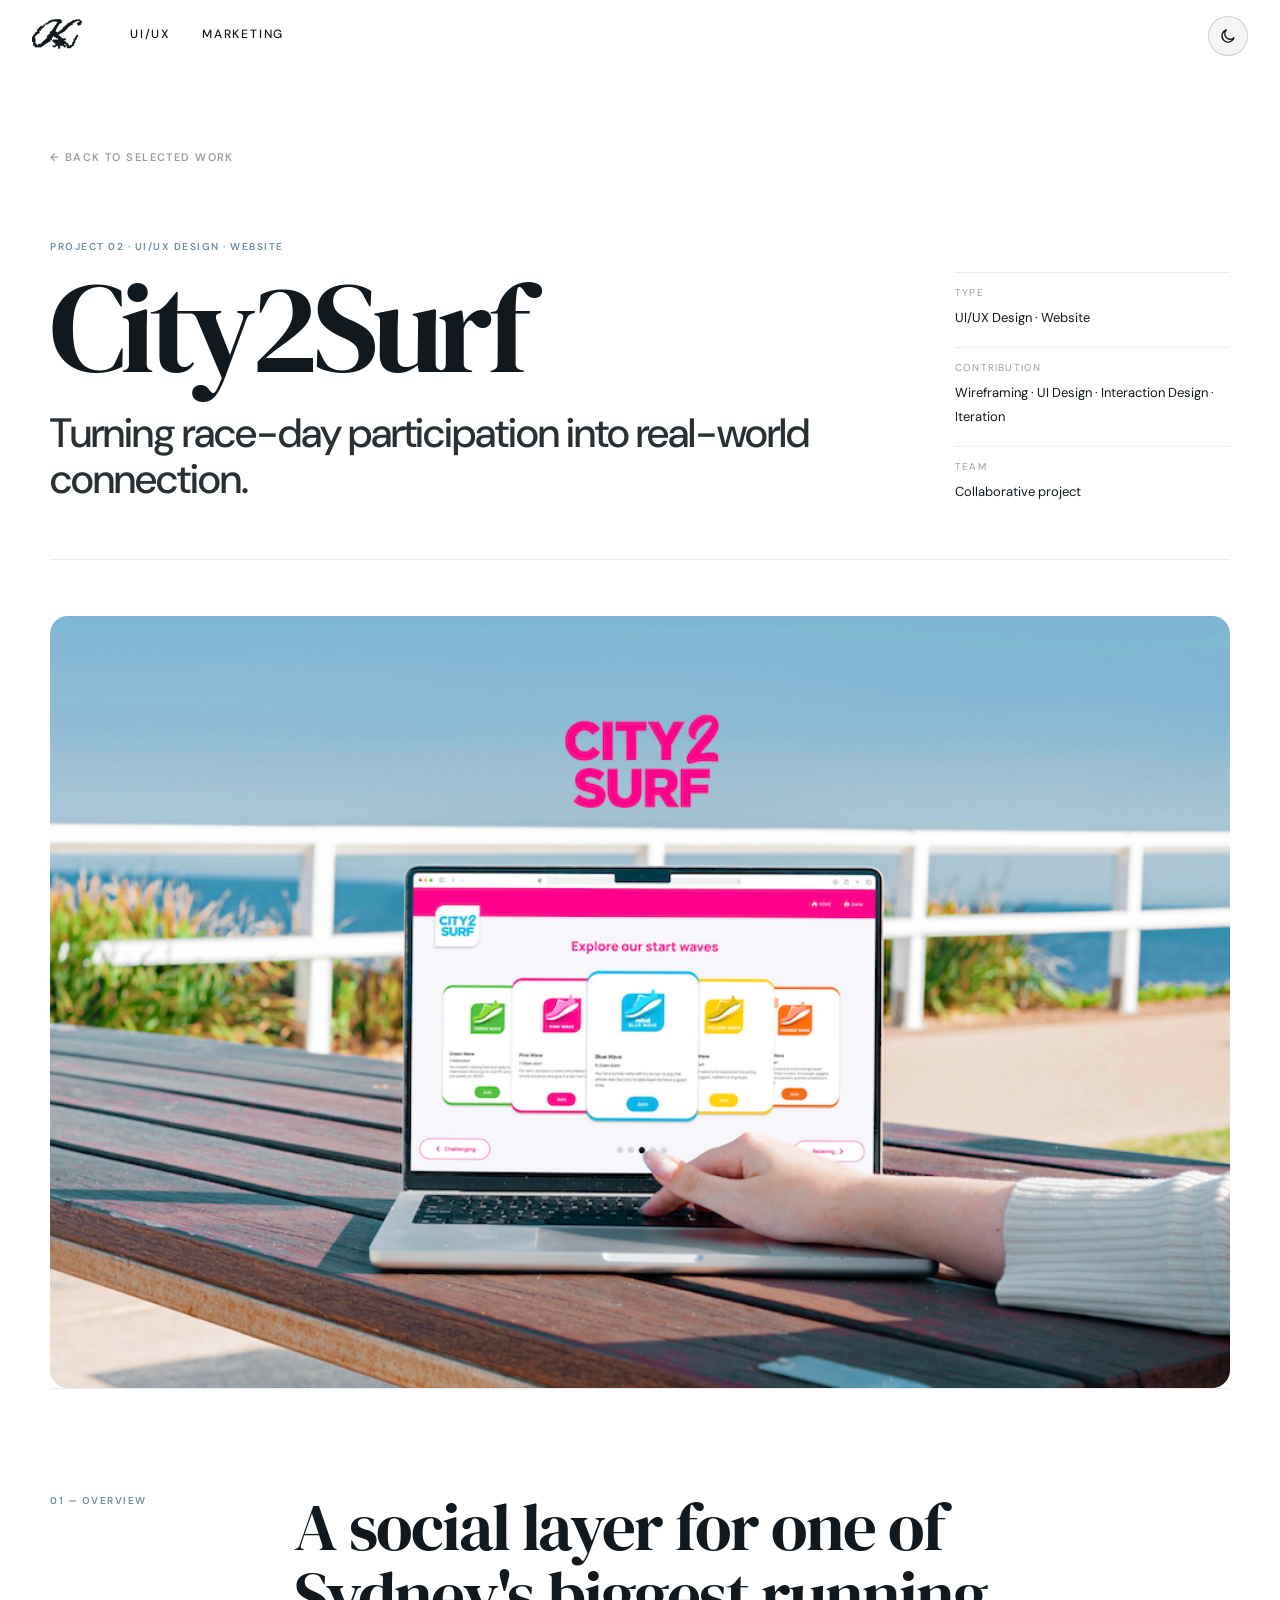
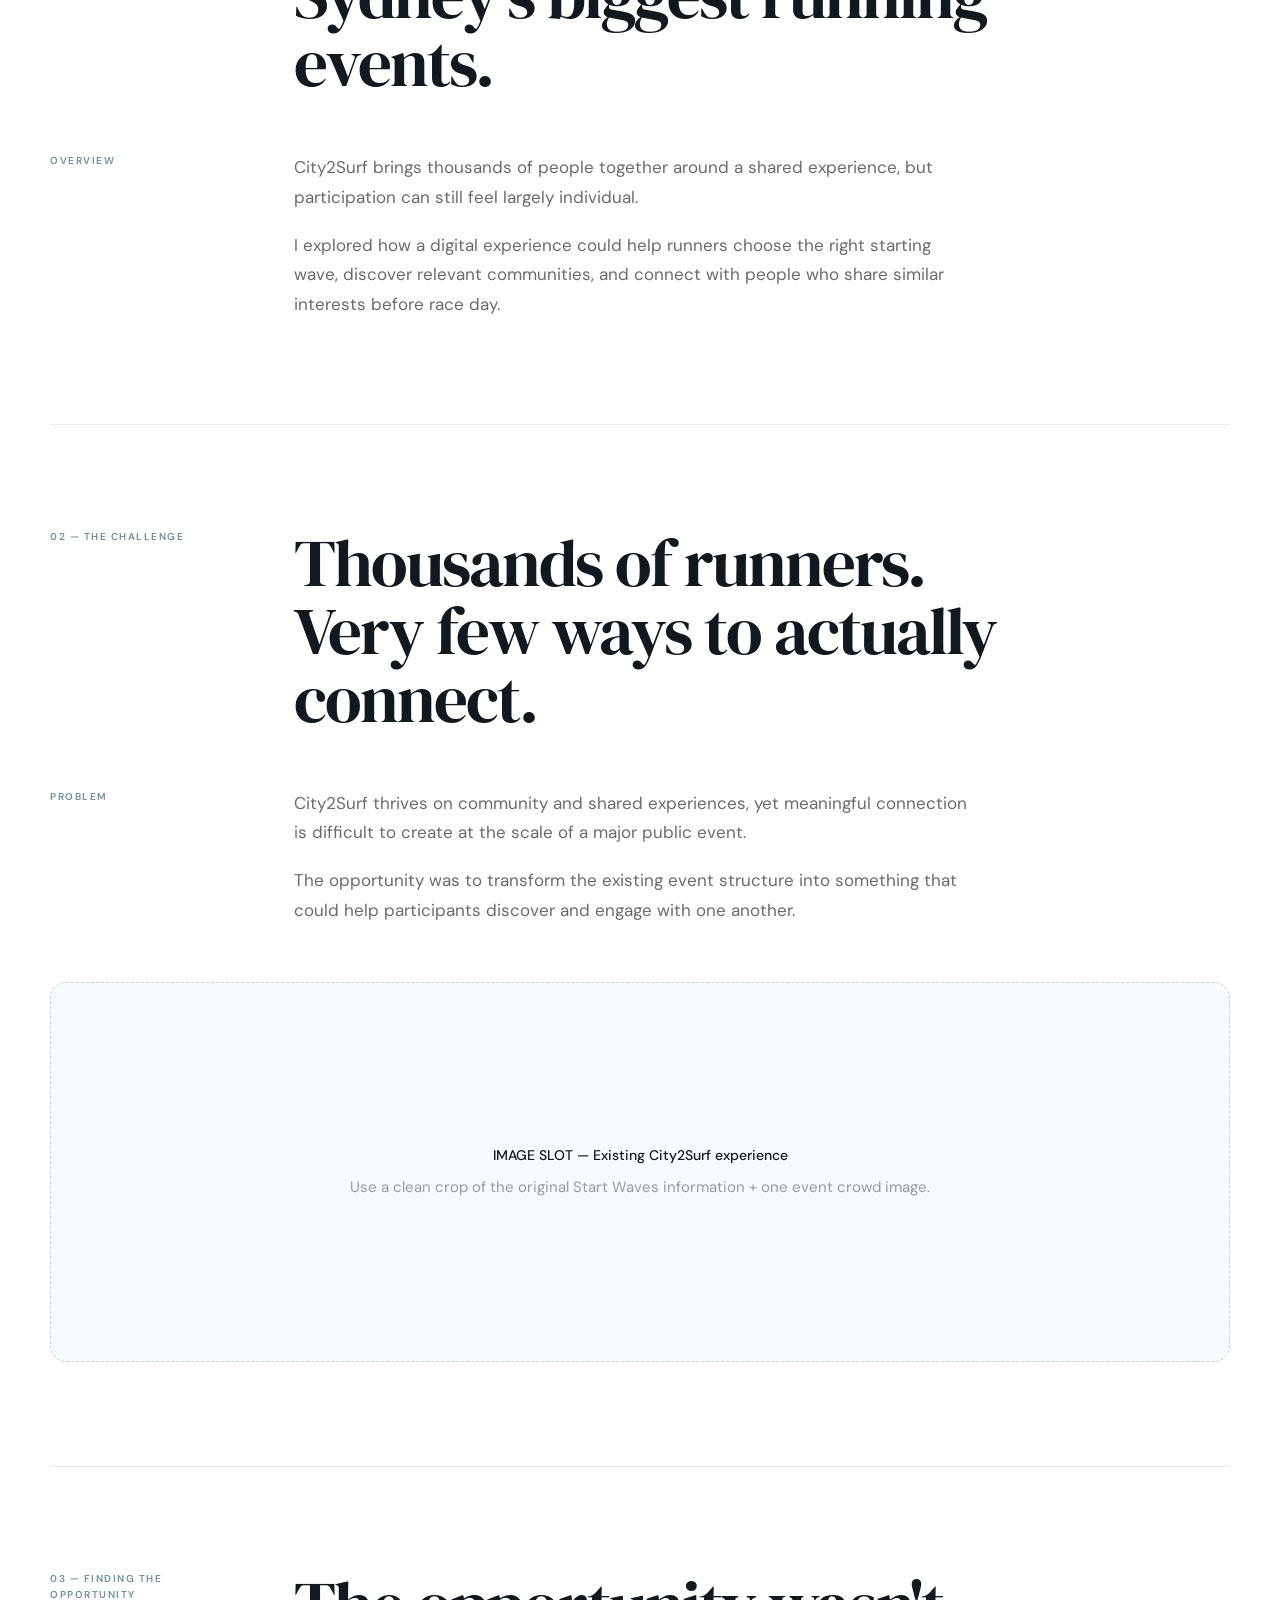
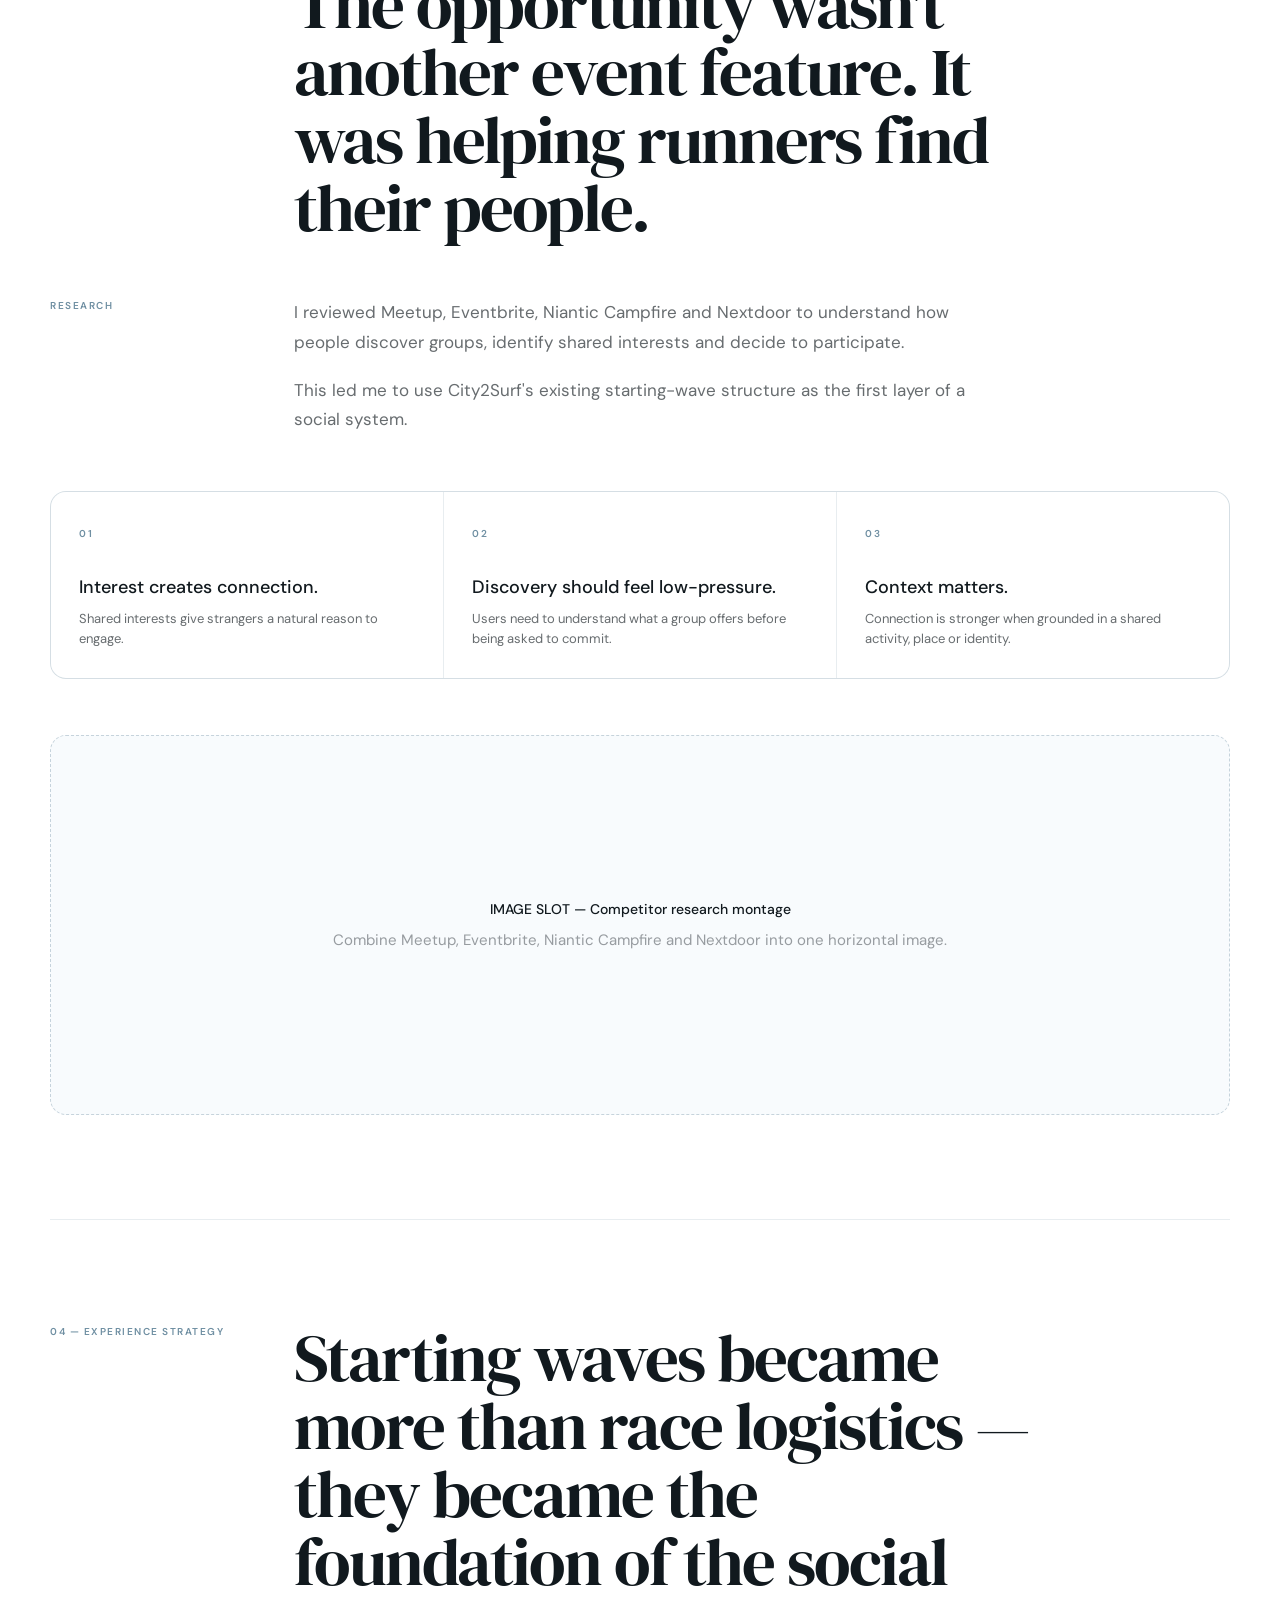
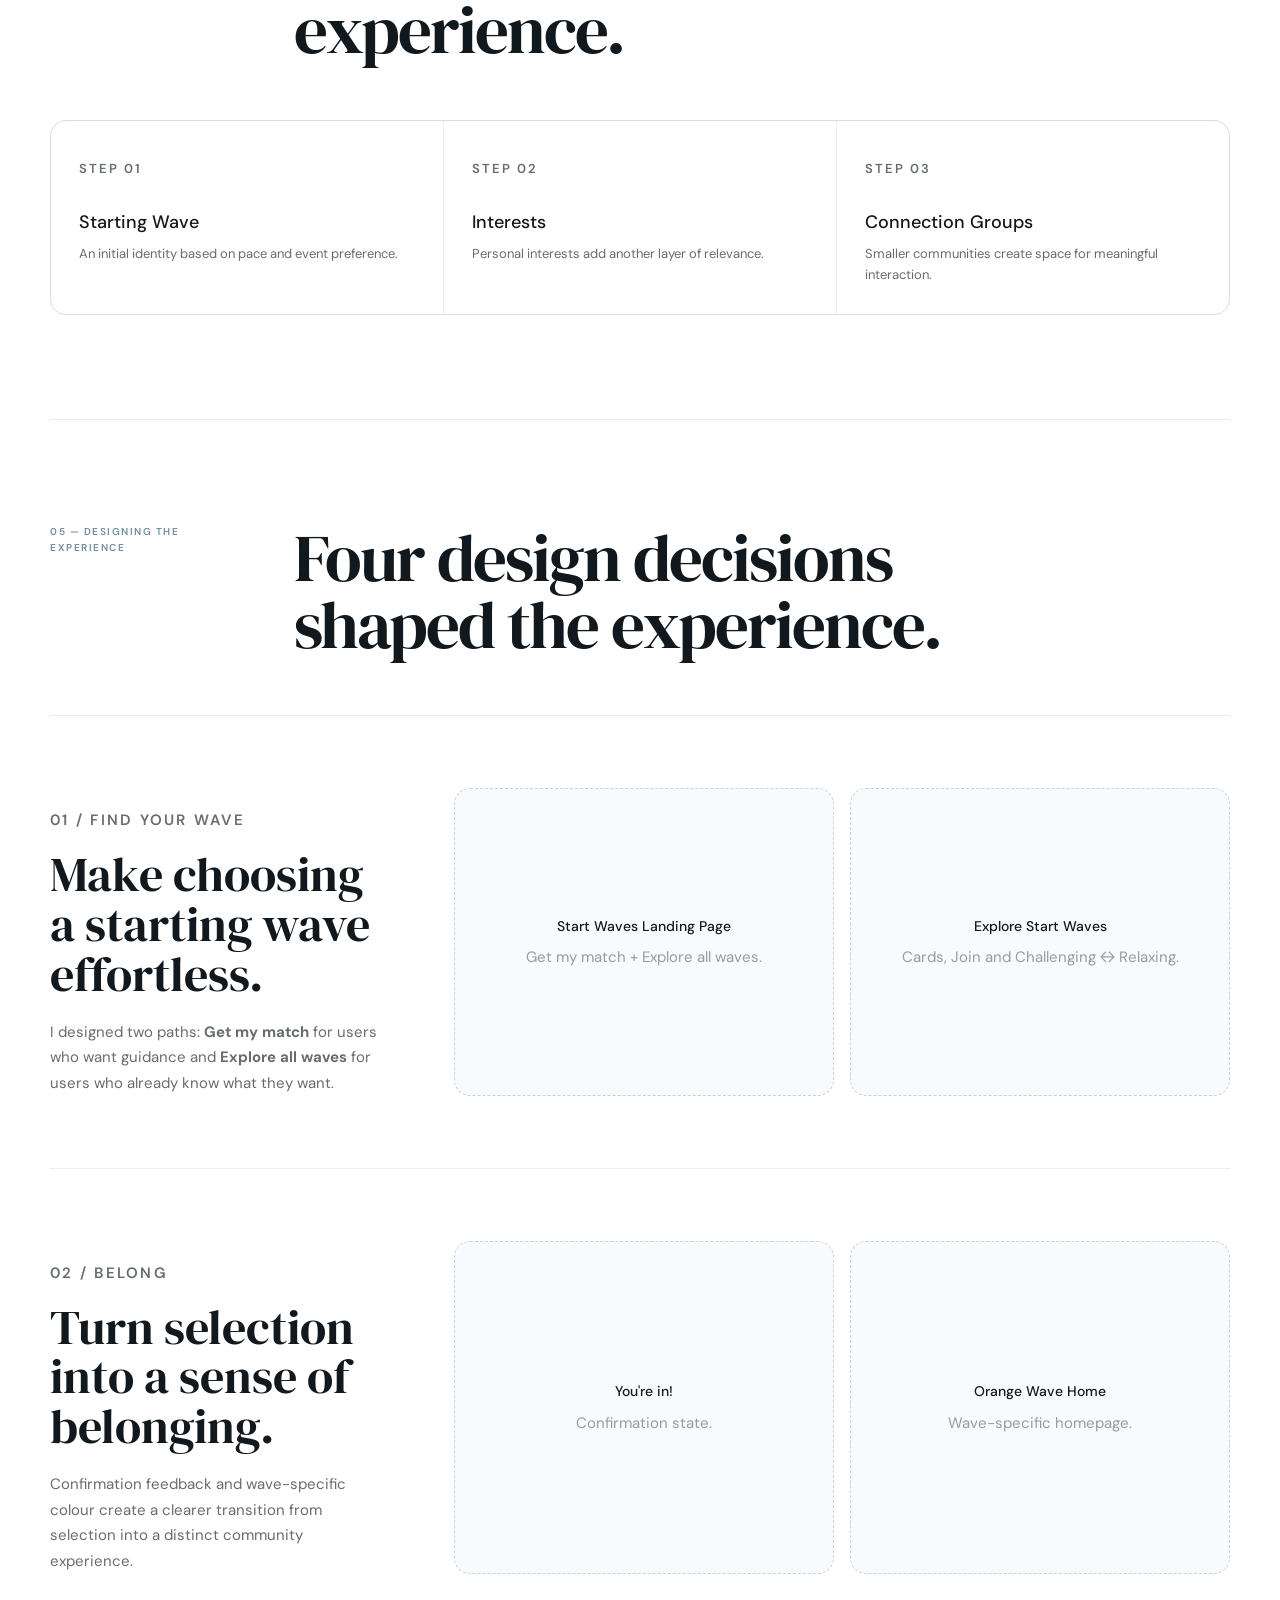
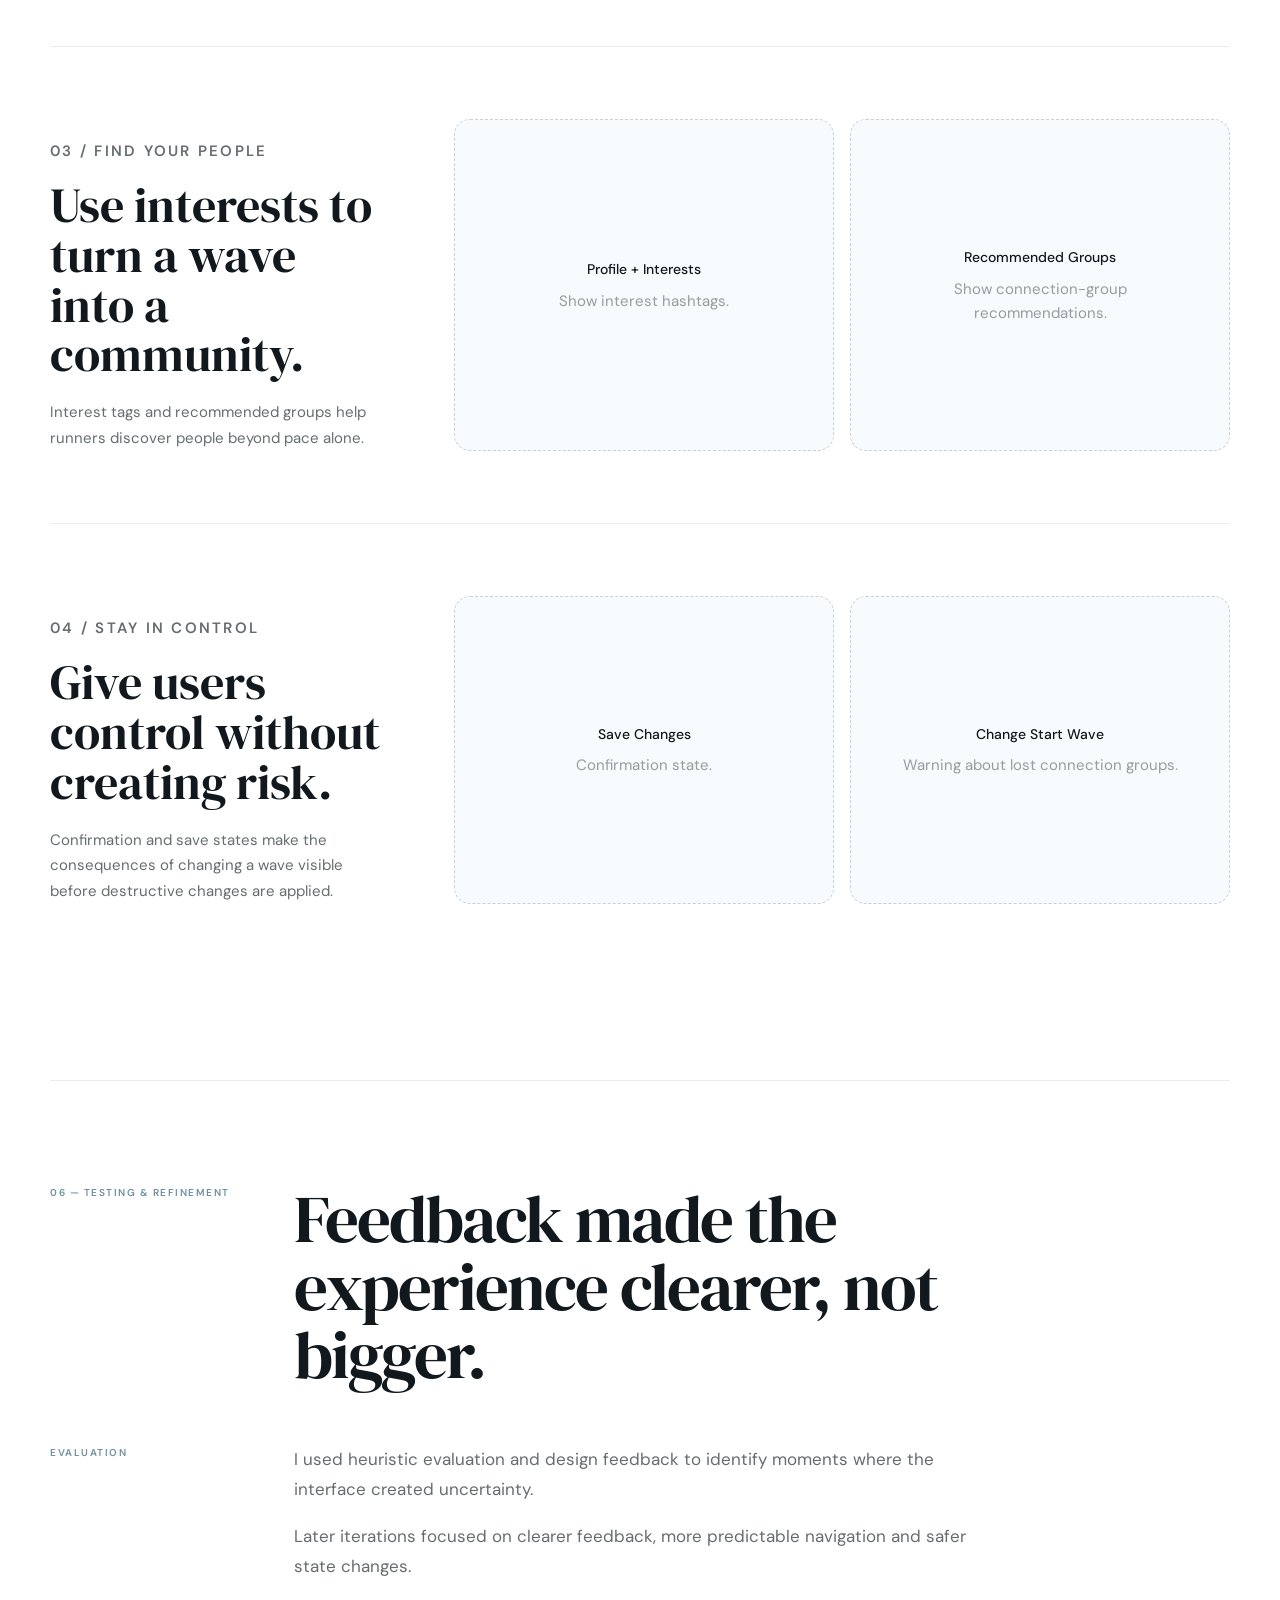
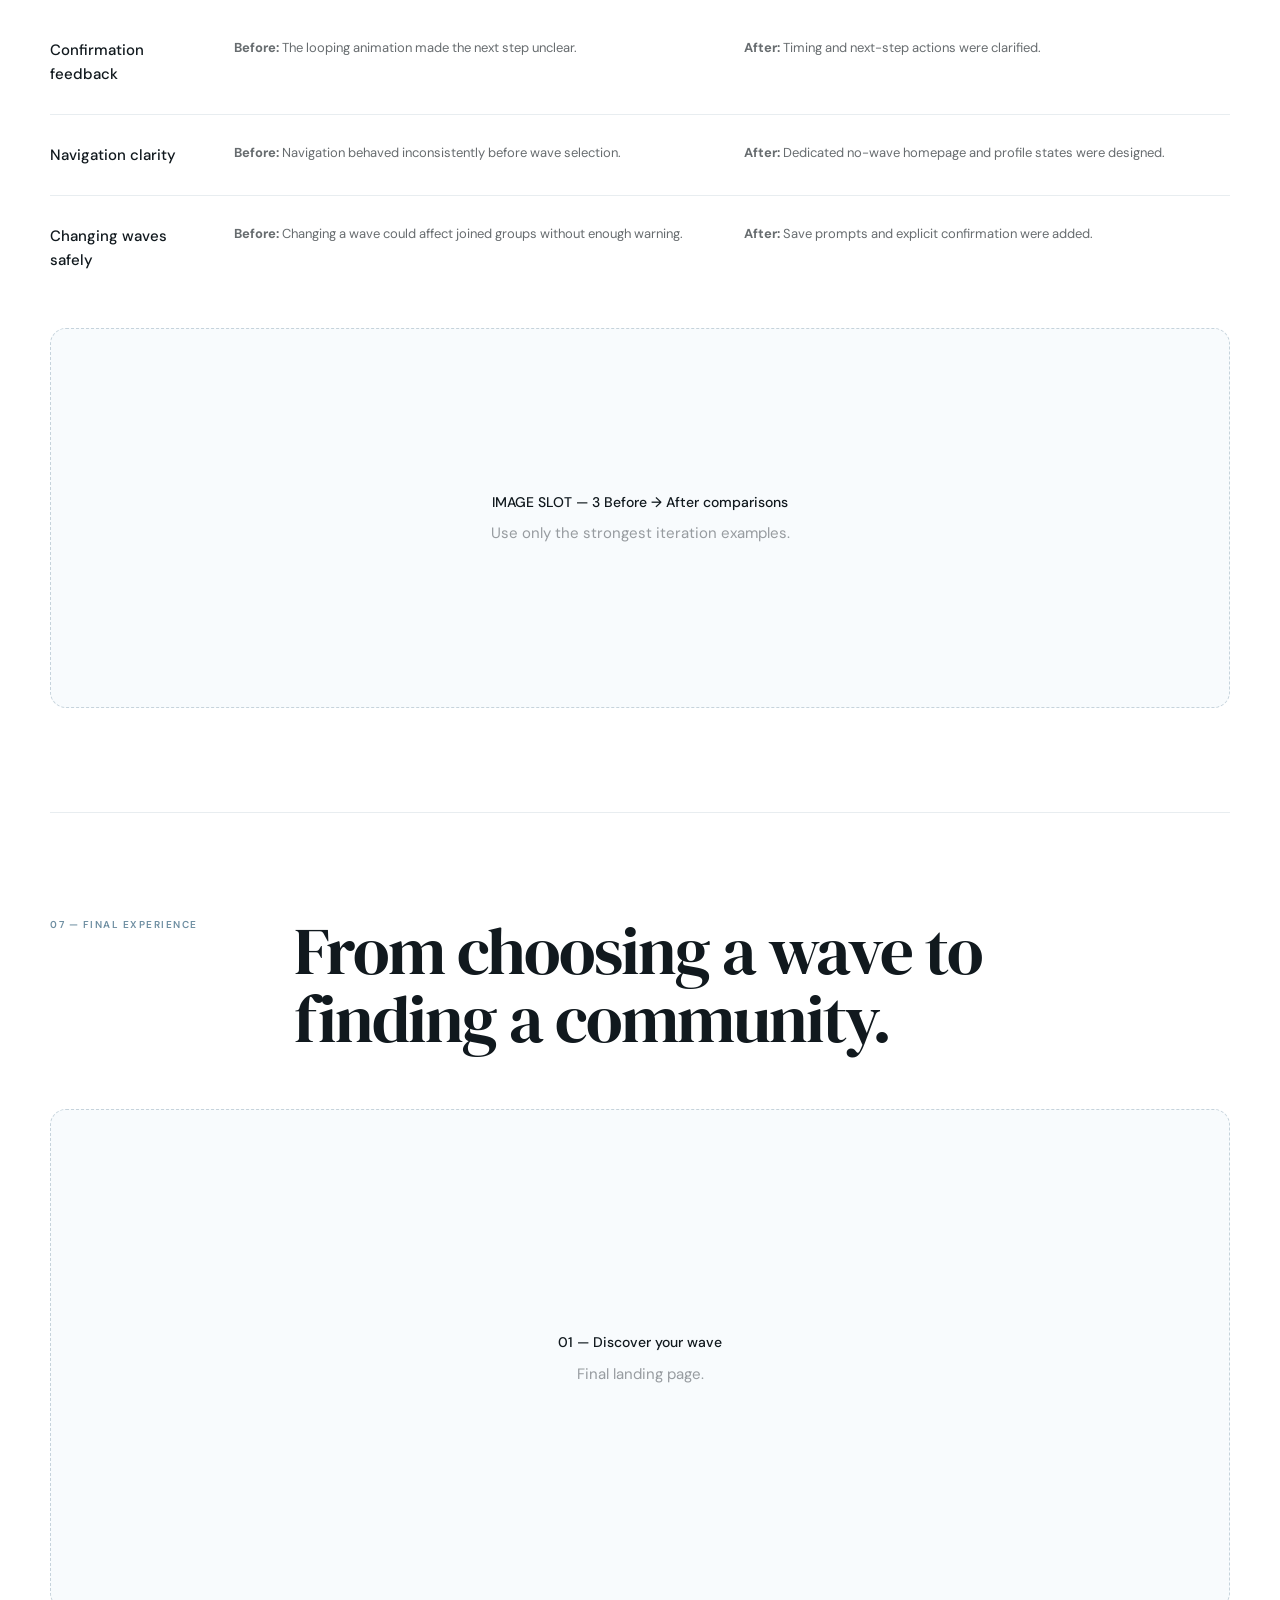
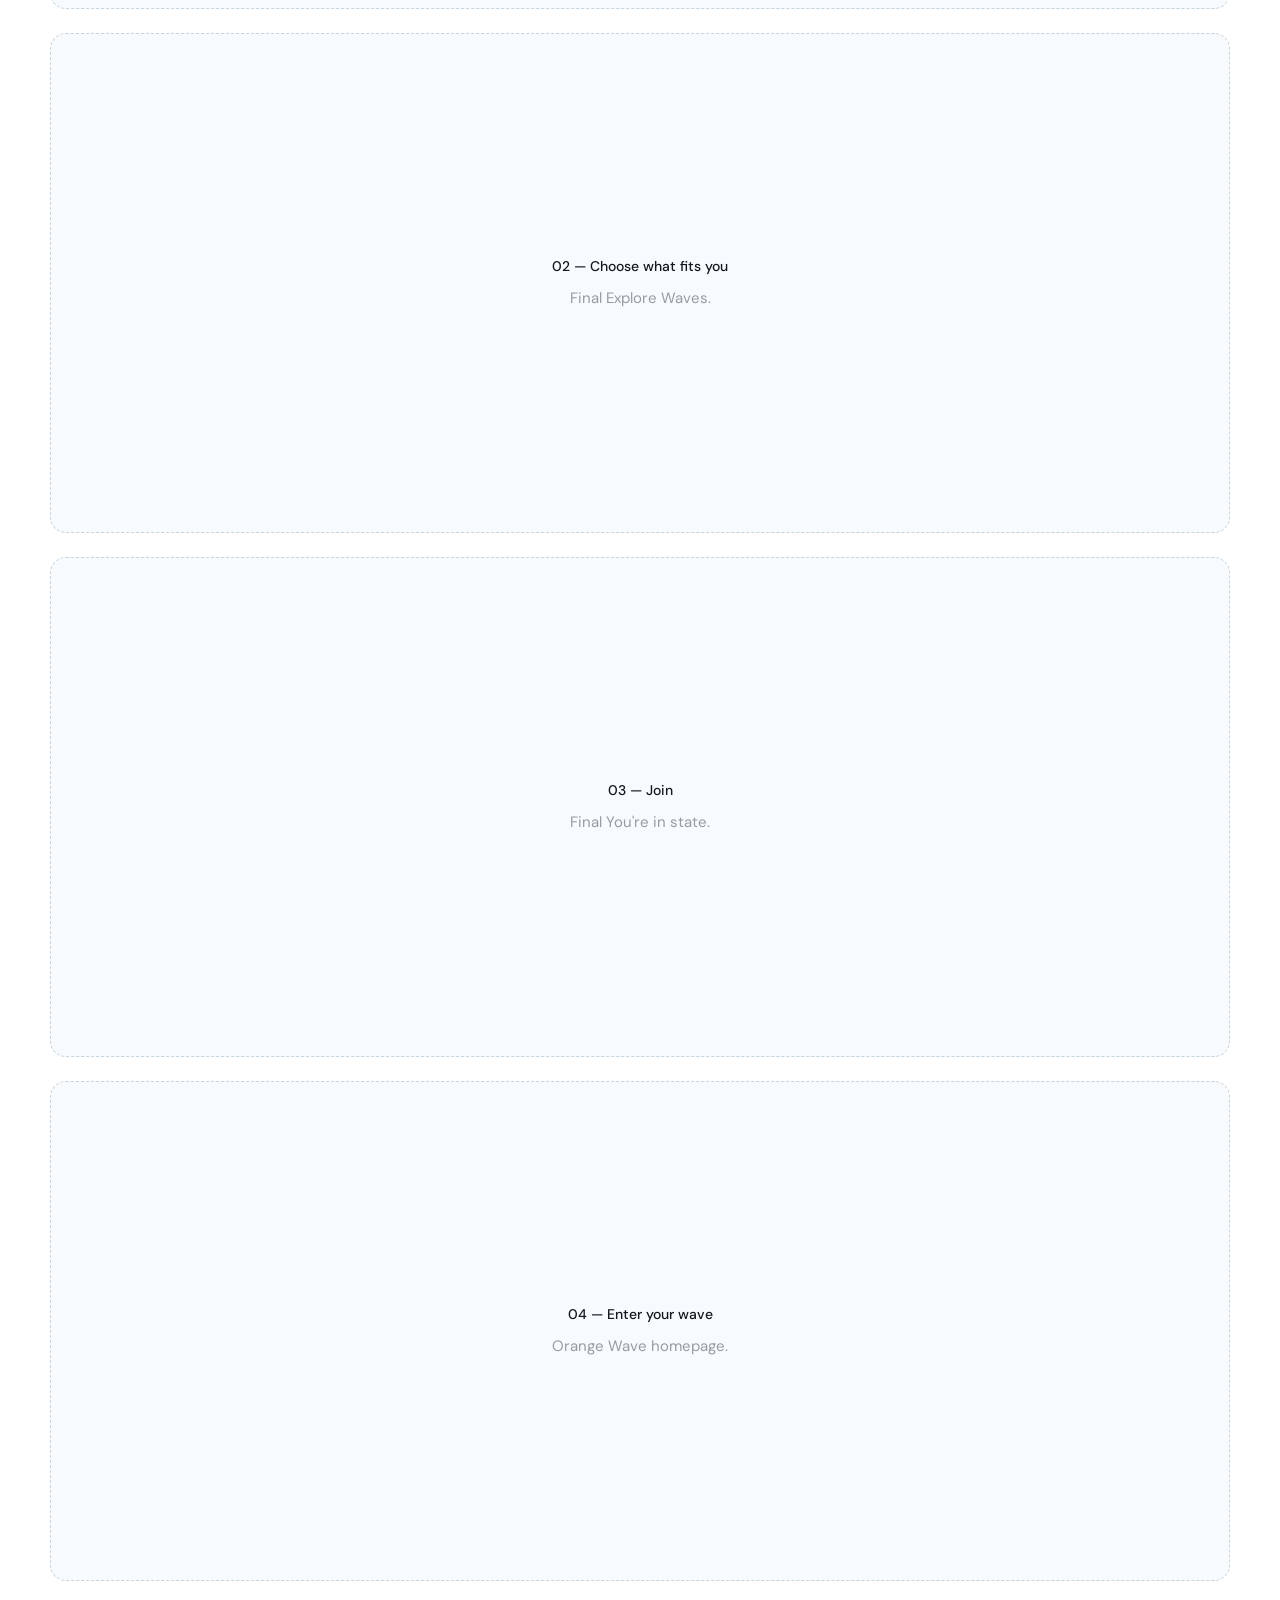
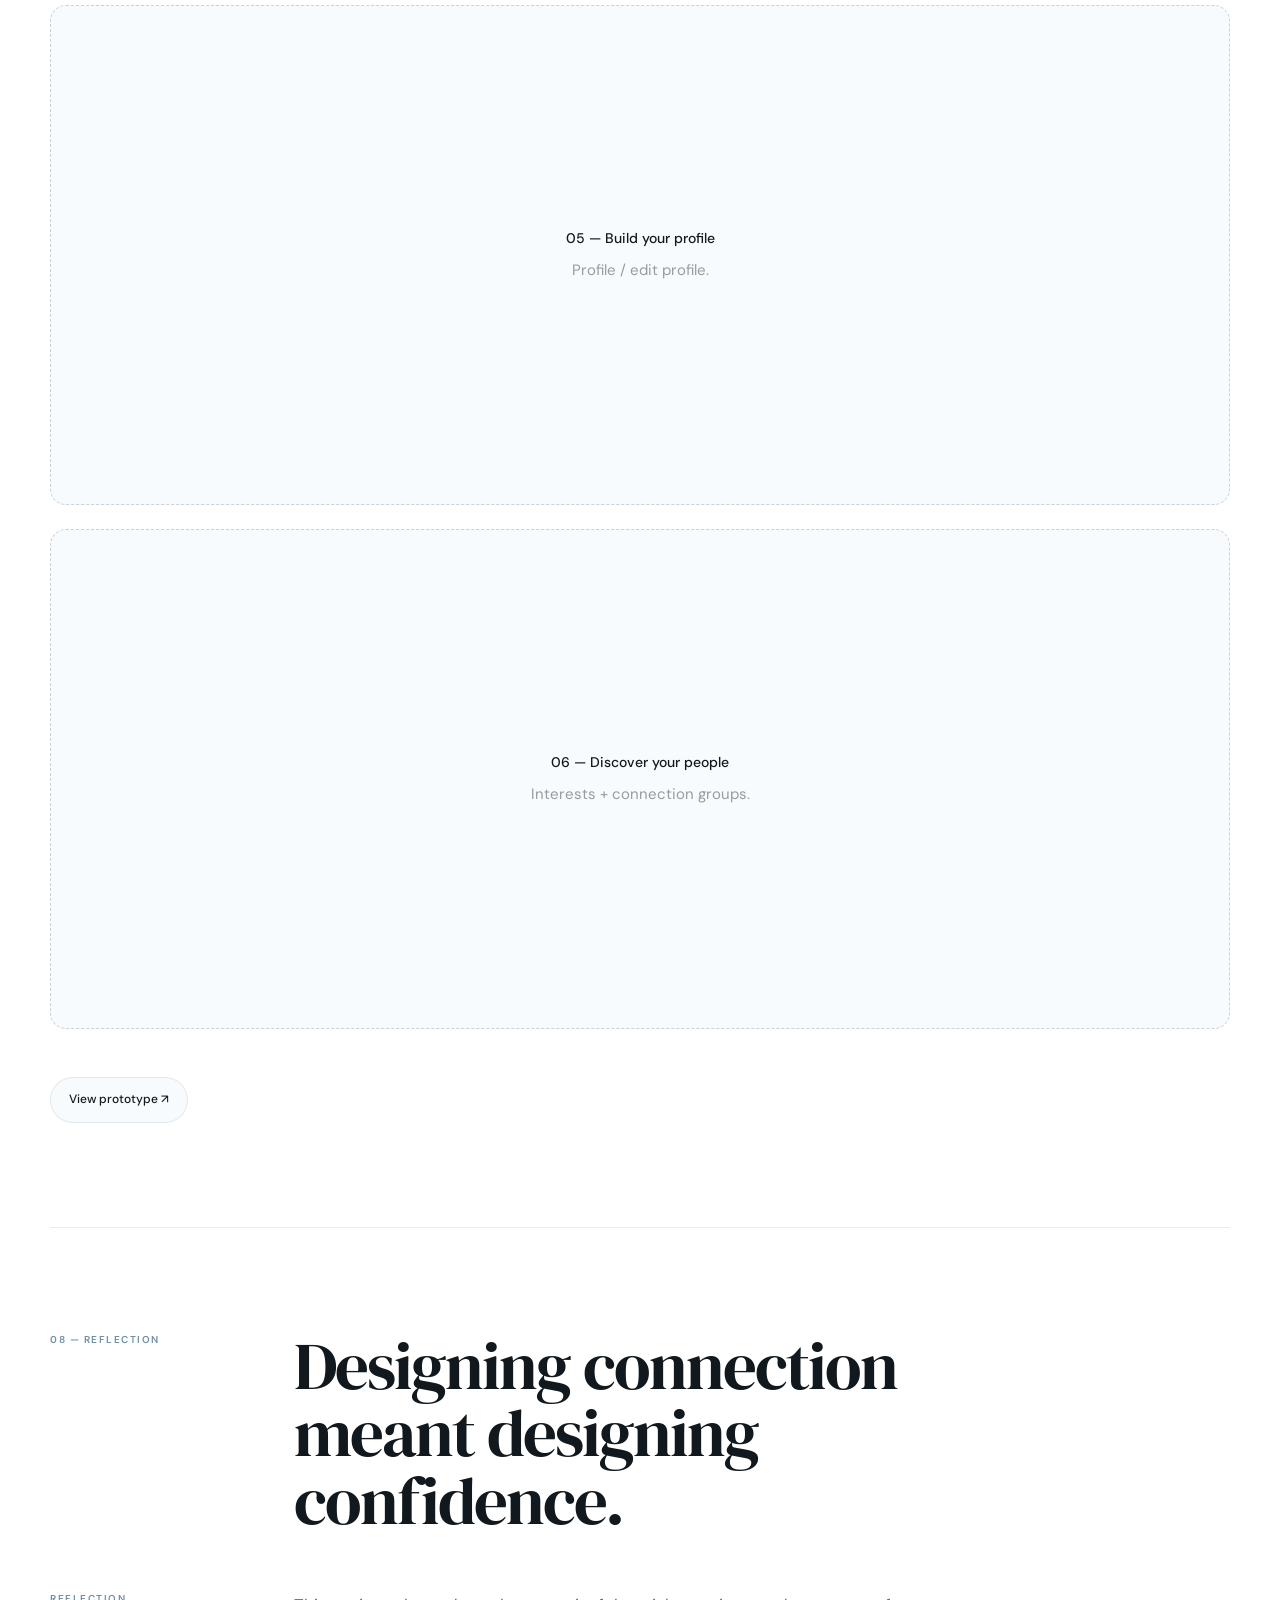
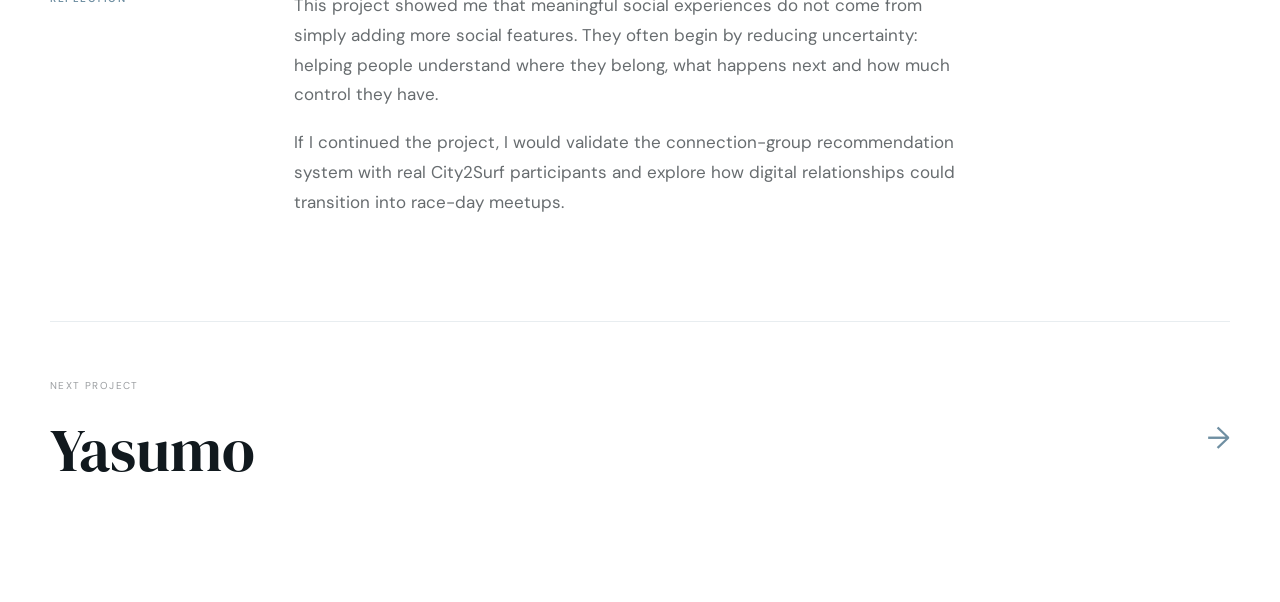
==== commit 8ee41924: "hi" ====
--- a/city2surf.html
+++ b/city2surf.html
@@ -3,7 +3,7 @@
 <head>
   <meta charset="utf-8">
   <meta name="viewport" content="width=device-width, initial-scale=1">
-  <meta name="description" content="City2Surf — case study by Karina Zhu.">
+  <meta name="description" content="City2Surf — UI/UX case study by Karina Zhu.">
   <title>City2Surf — Karina Zhu</title>
   <link rel="icon" type="image/svg+xml" href="logo.svg">
   <link rel="preconnect" href="https://fonts.googleapis.com">
@@ -11,70 +11,271 @@
   <link href="https://fonts.googleapis.com/css2?family=DM+Sans:wght@300;400;500;600&family=DM+Serif+Display:ital@0;1&family=Press+Start+2P&display=swap" rel="stylesheet">
   <link rel="stylesheet" href="style.css">
   <script defer src="KarinaZhu.js"></script>
+  <style>
+    .c2s-page{padding:144px 0 96px}
+    .c2s-shell{width:min(1180px,calc(100% - 64px));margin:0 auto}
+    .c2s-back{display:inline-flex;gap:8px;margin-bottom:72px;color:var(--color-text-muted);font-size:11px;font-weight:600;letter-spacing:.13em;text-transform:uppercase}
+    .c2s-hero{display:grid;grid-template-columns:minmax(0,1.5fr) minmax(250px,.5fr);gap:80px;align-items:end;padding-bottom:56px;border-bottom:1px solid var(--color-border)}
+    .c2s-kicker,.c2s-section__index,.c2s-label,.c2s-decision__index{color:var(--color-brand);font-size:10px;font-weight:600;letter-spacing:.15em;text-transform:uppercase}
+    .c2s-title{margin-top:18px;color:var(--color-accent);font-family:var(--font-serif);font-size:clamp(64px,10vw,126px);font-weight:400;line-height:.88;letter-spacing:-.045em}
+    .c2s-thesis{margin-top:28px;max-width:760px;color:var(--color-text-primary);font-size:clamp(24px,3.2vw,44px);font-weight:500;line-height:1.12;letter-spacing:-.025em}
+    .c2s-meta{display:grid;gap:18px}
+    .c2s-meta__row{padding-top:12px;border-top:1px solid var(--color-border)}
+    .c2s-meta__label{display:block;margin-bottom:4px;color:var(--color-text-muted);font-size:10px;letter-spacing:.12em;text-transform:uppercase}
+    .c2s-meta__value{color:var(--color-accent);font-size:13px;line-height:1.5}
+    .c2s-hero-media{margin-top:56px;overflow:hidden;border-radius:18px;background:var(--color-surface)}
+    .c2s-hero-media img,.c2s-visual img{display:block;width:100%;height:auto}
+    .c2s-section{padding:104px 0;border-top:1px solid var(--color-border)}
+    .c2s-section__head{display:grid;grid-template-columns:180px minmax(0,1fr);gap:64px;margin-bottom:56px}
+    .c2s-section__title{max-width:760px;color:var(--color-accent);font-family:var(--font-serif);font-size:clamp(34px,5.2vw,68px);font-weight:400;line-height:1.02;letter-spacing:-.03em}
+    .c2s-copy-grid{display:grid;grid-template-columns:180px minmax(0,680px);gap:64px}
+    .c2s-copy{color:var(--color-text-secondary);font-size:17px;line-height:1.75}
+    .c2s-copy p+p{margin-top:18px}
+    .c2s-visual{margin-top:56px}
+    .c2s-caption{margin-top:12px;color:var(--color-text-muted);font-size:11px}
+    .c2s-placeholder{display:grid;place-items:center;min-height:380px;padding:36px;border:1px dashed rgba(111,143,162,.36);border-radius:16px;background:var(--color-surface);color:var(--color-text-muted);text-align:center}
+    .c2s-placeholder strong{display:block;margin-bottom:8px;color:var(--color-accent);font-size:14px;font-weight:500}
+    .c2s-insights,.c2s-strategy{display:grid;grid-template-columns:repeat(3,1fr);gap:1px;margin-top:56px;background:var(--color-border);border:1px solid var(--color-border);border-radius:16px;overflow:hidden}
+    .c2s-insight,.c2s-strategy__item{padding:28px;background:var(--color-bg)}
+    .c2s-insight h3,.c2s-strategy__item h3{margin-top:32px;color:var(--color-accent);font-size:18px;font-weight:500;line-height:1.25}
+    .c2s-insight p,.c2s-strategy__item p{margin-top:10px;color:var(--color-text-secondary);font-size:13px;line-height:1.6}
+    .c2s-decision{padding:72px 0;border-top:1px solid var(--color-border)}
+    .c2s-decision:first-child{padding-top:0;border-top:0}
+    .c2s-decision__grid{display:grid;grid-template-columns:minmax(220px,.6fr) minmax(0,1.4fr);gap:72px}
+    .c2s-decision h3{margin-top:16px;color:var(--color-accent);font-family:var(--font-serif);font-size:clamp(28px,4vw,48px);font-weight:400;line-height:1.04}
+    .c2s-decision p{margin-top:20px;color:var(--color-text-secondary);font-size:15px;line-height:1.7}
+    .c2s-shot-grid{display:grid;grid-template-columns:repeat(2,1fr);gap:16px}
+    .c2s-shot-grid .c2s-placeholder{min-height:300px}
+    .c2s-testing{display:grid;gap:28px;margin-top:56px}
+    .c2s-test-row{display:grid;grid-template-columns:160px 1fr 1fr;gap:24px;padding-top:28px;border-top:1px solid var(--color-border)}
+    .c2s-test-row:first-child{padding-top:0;border-top:0}
+    .c2s-test-row h3{color:var(--color-accent);font-size:15px;font-weight:500}
+    .c2s-test-row p{color:var(--color-text-secondary);font-size:13px;line-height:1.6}
+    .c2s-final{display:grid;gap:24px;margin-top:56px}
+    .c2s-final .c2s-placeholder{min-height:500px}
+    .c2s-actions{margin-top:48px}
+    .c2s-button{display:inline-flex;min-height:46px;padding:0 18px;align-items:center;border:1px solid var(--color-border);border-radius:999px;background:var(--color-surface);color:var(--color-accent);font-size:12px;font-weight:500}
+    .c2s-next{display:grid;grid-template-columns:1fr auto;gap:24px;align-items:center;padding:56px 0 8px;border-top:1px solid var(--color-border)}
+    .c2s-next__eyebrow{margin-bottom:8px;color:var(--color-text-muted);font-size:10px;letter-spacing:.14em;text-transform:uppercase}
+    .c2s-next__title{color:var(--color-accent);font-family:var(--font-serif);font-size:clamp(34px,5vw,60px);font-weight:400}
+    .c2s-next__arrow{color:var(--color-brand);font-size:30px}
+    @media(max-width:800px){
+      .c2s-page{padding-top:116px}
+      .c2s-shell{width:min(100% - 36px,1180px)}
+      .c2s-hero,.c2s-section__head,.c2s-copy-grid,.c2s-decision__grid{grid-template-columns:1fr;gap:28px}
+      .c2s-insights,.c2s-strategy,.c2s-shot-grid,.c2s-test-row{grid-template-columns:1fr}
+      .c2s-section{padding:72px 0}
+    }
+  </style>
 </head>
 <body>
-  <a href="index.html" class="site-logo" aria-label="Karina Zhu home">    <svg width="137" height="81" viewBox="0 0 137 81" fill="none" xmlns="http://www.w3.org/2000/svg" aria-hidden="true">      <path d="M63.5 35.8931H68V39.3931H71V35.3931H76.5V31.8931H81V28.8931H83.5V27.3931H85.5V23.3931H89.5V20.8931H92V18.3931H94V16.8931H96V14.8931H98V12.3931H102.5V10.3931H104.5V8.8931H108.5V6.3931H112V4.3931H119V2.3931H131.5V4.3931H121.5V6.3931H116.5V8.8931H113V10.8931H110.5V13.3931V14.8931H106.5V16.8931H102.5V19.3931H100.5V20.8931H98V23.8931H96V25.8931H94V27.8931H92V29.8931H90V32.3931H88V34.3931H83.5V36.3931H82V37.8931H77.5V40.3931H73.5V42.3931H71V45.3931H60V35.8931H63.5Z" fill="black"/>      <path d="M131.5 4.3931V8.8931H127.5V10.8931H125V14.8931H127V17.3931H129.5V14.8931H134V10.8931H136V6.3931H133.5V4.3931H131.5Z" fill="black"/>      <path d="M131.5 4.3931V2.3931H119V4.3931H112V6.3931H108.5V8.8931H104.5V10.3931H102.5V12.3931H98V14.8931H96V16.8931H94V18.3931H92V20.8931H89.5V23.3931H85.5V27.3931H83.5V28.8931H81V31.8931H76.5V35.3931H71V39.3931H68V35.8931H63.5H60V45.3931H71V42.3931H73.5V40.3931H77.5V37.8931H82V36.3931H83.5V34.3931H88V32.3931H90V29.8931H92V27.8931H94V25.8931H96V23.8931H98V20.8931H100.5V19.3931H102.5V16.8931H106.5V14.8931H110.5V13.3931V10.8931H113V8.8931H116.5V6.3931H121.5V4.3931H131.5ZM131.5 4.3931V8.8931H127.5V10.8931H125V14.8931H127V17.3931H129.5V14.8931H134V10.8931H136V6.3931H133.5V4.3931H131.5Z" stroke="black"/>      <path d="M72.5 46.3931H76V49.8931H80V53.8931H91.5V57.3931H87.5V61.3931H84V64.8931H87.5V72.8931H76V65.3931V61.3931H72.5V57.3931V46.3931Z" fill="black"/>      <path d="M87.5 72.8931V76.8931H91.5V72.8931H87.5Z" fill="black"/>      <path d="M72.5 61.3931V57.3931H57V61.3931H61V65.3931H65V72.8931H72.5V65.3931V61.3931Z" fill="black"/>      <path d="M72.5 65.3931V72.8931V80.3931H76V72.8931V65.3931H72.5Z" fill="black"/>      <path d="M87.5 72.8931V64.8931H84V61.3931H87.5V57.3931H91.5V53.8931H80V49.8931H76V46.3931H72.5V57.3931M87.5 72.8931H76M87.5 72.8931V76.8931H91.5V72.8931H87.5ZM76 72.8931V65.3931M76 72.8931V80.3931M72.5 61.3931H76V65.3931M72.5 61.3931V57.3931M72.5 61.3931V65.3931M72.5 57.3931H57V61.3931H61V65.3931H65V72.8931H72.5M72.5 72.8931V65.3931M72.5 72.8931V80.3931M72.5 65.3931H76M72.5 65.3931V80.3931M76 65.3931V80.3931M76 80.3931H72.5" stroke="black"/>      <path d="M65 72.8931V76.8931H57V72.8931H65Z" fill="black" stroke="black"/>      <path d="M61.5 45.3931V48.8931H65.5V50.8931H67.5V52.3931H71.5H73V47.3931L61.5 45.3931Z" fill="black"/>      <path d="M88 61.3931H92V65.8931H97V70.3931H100V73.8931H102.5V77.3931H105V71.8931H111V64.3931H114.5V55.8931H117.5V52.3931H120V47.3931H123V43.8931H125V48.8931H122V54.3931H120V57.8931H117.5V65.8931H114.5V70.3931H113V73.8931H109.5V75.3931H107V77.3931V78.8931H105H96.5V71.8931H93V67.3931H90.5H83.5V63.3931V59.3931L88 61.3931Z" fill="black"/>      <path d="M61.5 45.3931V48.8931H65.5V50.8931H67.5V52.3931H71.5H73V47.3931L61.5 45.3931Z" stroke="black"/>      <path d="M88 61.3931H92V65.8931H97V70.3931H100V73.8931H102.5V77.3931H105V71.8931H111V64.3931H114.5V55.8931H117.5V52.3931H120V47.3931H123V43.8931H125V48.8931H122V54.3931H120V57.8931H117.5V65.8931H114.5V70.3931H113V73.8931H109.5V75.3931H107V77.3931V78.8931H105H96.5V71.8931H93V67.3931H90.5H83.5V63.3931V59.3931L88 61.3931Z" stroke="black"/>      <path d="M68 44.3931V42.8931L59.5 41.8931C61.5 47.0931 69 49.0598 72.5 49.3931V45.8931H71.5V44.3931H68Z" fill="black" stroke="black"/>      <path d="M76.5 10.3931C71.6667 17.0598 62.4 31.4931 64 35.8931C65.6 40.2931 62.6667 42.0598 61 42.3931V45.8931H56.5V49.8931H53V57.3931H49.5V61.3931H46.5C40.3333 65.7264 28 74.2931 28 73.8931V72.8931H26V76.8931H8.5V72.8931H4.5V61.3931H0.5V49.8931H2C3.5 45.5598 10.4 36.9931 12 35.3931H15.5V27.3931H19.5V23.3931H23.5V19.8931H31V23.3931H27V27.3931H23.5V31.3931H19.5V38.8931H17C14.5 41.0598 6 46.5931 6 53.3931H8.5V68.8931H12V72.8931H18.5V68.8931H26.5V66.3931C30.3333 62.8931 38.1 55.5931 38.5 54.3931H42V45.8931H46V42.3931H49.5V34.8931H53C60.3333 24.2264 74.9 2.6931 76.5 1.8931L78 3.3931L80 4.8931V10.3931H78.5H76.5Z" fill="black"/>      <path d="M28 73.8931C28 74.2931 40.3333 65.7264 46.5 61.3931H49.5V57.3931H53V49.8931H56.5V45.8931H61V42.3931C62.6667 42.0598 65.6 40.2931 64 35.8931C62.4 31.4931 71.6667 17.0598 76.5 10.3931H78.5H80V4.8931L78 3.3931L76.5 1.8931C74.9 2.6931 60.3333 24.2264 53 34.8931H49.5V42.3931H46V45.8931H42V54.3931H38.5C38.1 55.5931 30.3333 62.8931 26.5 66.3931V68.8931H18.5V72.8931H12V68.8931H8.5V53.3931H6C6 46.5931 14.5 41.0598 17 38.8931H19.5V31.3931H23.5V27.3931H27V23.3931H31V19.8931H23.5V23.3931H19.5V27.3931H15.5V35.3931H12C10.4 36.9931 3.5 45.5598 2 49.8931H0.5V61.3931H4.5V72.8931H8.5V76.8931H26V72.8931H28M28 73.8931C28 73.4931 28 73.0598 28 72.8931M28 73.8931V72.8931" stroke="black"/>      <path d="M31.5 15.8931V19.8931H35.5V15.8931H31.5Z" fill="black" stroke="black"/>      <path d="M36.5 11.3931V15.3931H40.5C50.8333 10.7264 54.7 2.79311 71.5 8.39311L76.5 10.8931H80.5V3.3931H77.5V0.893097H76C67.5 -0.273567 48.9 0.593115 40.5 11.3931H36.5Z" fill="black" stroke="black"/>    </svg>  </a>
-
-  <nav class="nav" aria-label="Main navigation">
-    <a href="index.html#projects" class="nav__link">UI/UX</a>
-    <a href="marketing.html" class="nav__link">Marketing</a>
-  </nav>
-
-  <button type="button" class="theme-toggle" id="themeToggle" aria-label="Switch to light mode" aria-pressed="false">
-    <svg class="theme-toggle__icon theme-toggle__icon--sun" viewBox="0 0 24 24" fill="none" stroke="currentColor" stroke-width="1.8" stroke-linecap="round" aria-hidden="true">
-      <circle cx="12" cy="12" r="4.2"></circle>
-      <path d="M12 2.5v2.6M12 18.9v2.6M4.6 4.6l1.8 1.8M17.6 17.6l1.8 1.8M2.5 12h2.6M18.9 12h2.6M4.6 19.4l1.8-1.8M17.6 6.4l1.8-1.8"></path>
-    </svg>
-    <svg class="theme-toggle__icon theme-toggle__icon--moon" viewBox="0 0 24 24" fill="none" stroke="currentColor" stroke-width="1.8" stroke-linecap="round" stroke-linejoin="round" aria-hidden="true">
-      <path d="M20 14.2A8.2 8.2 0 1 1 9.8 4a6.6 6.6 0 0 0 10.2 10.2Z"></path>
-    </svg>
-  </button>
-
-  <main class="case-study-page">
-    <div class="case-study-shell">
-      <a class="case-study-back" href="index.html#projects">← Back to selected work</a>
-
-      <section class="case-study-hero reveal">
-        <div>
-          <p class="case-study-kicker">02 · UI/UX Design · Website</p>
-          <h1 class="case-study-title">City2Surf</h1>
-        </div>
-
-        <div class="case-study-meta">
-          <div class="case-study-meta-row">
-            <span class="case-study-meta-label">Project type</span>
-            <span class="case-study-meta-value">UI/UX Design · Website</span>
-          </div>
-          <div class="case-study-meta-row">
-            <span class="case-study-meta-label">Selected work</span>
-            <span class="case-study-meta-value">02 / 04</span>
-          </div>
-        </div>
-      </section>
-
-      <div class="case-study-media reveal">
-          <img src="City2Surf.jpg" alt="City2Surf project">
-        </div>
-
-      <section class="case-study-copy reveal">
-        <div class="case-study-copy__label">Overview</div>
-        <p class="case-study-copy__body">City2Surf attracts thousands of participants each year, but large-scale events rarely create meaningful social connections. This project explores how digital interactions can become real-world engagement through a platform that helps runners discover like-minded participants, build communities before race day, and strengthen the event experience.</p>
-      </section>
-
-      <div class="case-study-actions reveal">
-          <a class="case-study-button" href="https://www.figma.com/proto/Aj1CnPZFbpNHQB0G7zyW2Y/Interface-Design-Final-Prototype?node-id=19-17718&amp;p=f&amp;viewport=-134%2C-930%2C0.06&amp;t=klb0oBT9Qfg6wygb-1&amp;scaling=scale-down&amp;content-scaling=fixed&amp;starting-point-node-id=19%3A17691&amp;page-id=0%3A1" target="_blank" rel="noopener noreferrer">
-            View prototype <span aria-hidden="true">↗</span>
-          </a>
-        </div>
-
-      <a class="case-study-next reveal" href="yasumo.html">
-        <div>
-          <p class="case-study-next__eyebrow">Next project</p>
-          <h2 class="case-study-next__title">Yasumo</h2>
-        </div>
-        <span class="case-study-next__arrow" aria-hidden="true">→</span>
-      </a>
-    </div>
-  </main>
+<a href="index.html" class="site-logo" aria-label="Karina Zhu home">    <svg width="137" height="81" viewBox="0 0 137 81" fill="none" xmlns="http://www.w3.org/2000/svg" aria-hidden="true">      <path d="M63.5 35.8931H68V39.3931H71V35.3931H76.5V31.8931H81V28.8931H83.5V27.3931H85.5V23.3931H89.5V20.8931H92V18.3931H94V16.8931H96V14.8931H98V12.3931H102.5V10.3931H104.5V8.8931H108.5V6.3931H112V4.3931H119V2.3931H131.5V4.3931H121.5V6.3931H116.5V8.8931H113V10.8931H110.5V13.3931V14.8931H106.5V16.8931H102.5V19.3931H100.5V20.8931H98V23.8931H96V25.8931H94V27.8931H92V29.8931H90V32.3931H88V34.3931H83.5V36.3931H82V37.8931H77.5V40.3931H73.5V42.3931H71V45.3931H60V35.8931H63.5Z" fill="black"/>      <path d="M131.5 4.3931V8.8931H127.5V10.8931H125V14.8931H127V17.3931H129.5V14.8931H134V10.8931H136V6.3931H133.5V4.3931H131.5Z" fill="black"/>      <path d="M131.5 4.3931V2.3931H119V4.3931H112V6.3931H108.5V8.8931H104.5V10.3931H102.5V12.3931H98V14.8931H96V16.8931H94V18.3931H92V20.8931H89.5V23.3931H85.5V27.3931H83.5V28.8931H81V31.8931H76.5V35.3931H71V39.3931H68V35.8931H63.5H60V45.3931H71V42.3931H73.5V40.3931H77.5V37.8931H82V36.3931H83.5V34.3931H88V32.3931H90V29.8931H92V27.8931H94V25.8931H96V23.8931H98V20.8931H100.5V19.3931H102.5V16.8931H106.5V14.8931H110.5V13.3931V10.8931H113V8.8931H116.5V6.3931H121.5V4.3931H131.5ZM131.5 4.3931V8.8931H127.5V10.8931H125V14.8931H127V17.3931H129.5V14.8931H134V10.8931H136V6.3931H133.5V4.3931H131.5Z" stroke="black"/>      <path d="M72.5 46.3931H76V49.8931H80V53.8931H91.5V57.3931H87.5V61.3931H84V64.8931H87.5V72.8931H76V65.3931V61.3931H72.5V57.3931V46.3931Z" fill="black"/>      <path d="M87.5 72.8931V76.8931H91.5V72.8931H87.5Z" fill="black"/>      <path d="M72.5 61.3931V57.3931H57V61.3931H61V65.3931H65V72.8931H72.5V65.3931V61.3931Z" fill="black"/>      <path d="M72.5 65.3931V72.8931V80.3931H76V72.8931V65.3931H72.5Z" fill="black"/>      <path d="M87.5 72.8931V64.8931H84V61.3931H87.5V57.3931H91.5V53.8931H80V49.8931H76V46.3931H72.5V57.3931M87.5 72.8931H76M87.5 72.8931V76.8931H91.5V72.8931H87.5ZM76 72.8931V65.3931M76 72.8931V80.3931M72.5 61.3931H76V65.3931M72.5 61.3931V57.3931M72.5 61.3931V65.3931M72.5 57.3931H57V61.3931H61V65.3931H65V72.8931H72.5M72.5 72.8931V65.3931M72.5 72.8931V80.3931M72.5 65.3931H76M72.5 65.3931V80.3931M76 65.3931V80.3931M76 80.3931H72.5" stroke="black"/>      <path d="M65 72.8931V76.8931H57V72.8931H65Z" fill="black" stroke="black"/>      <path d="M61.5 45.3931V48.8931H65.5V50.8931H67.5V52.3931H71.5H73V47.3931L61.5 45.3931Z" fill="black"/>      <path d="M88 61.3931H92V65.8931H97V70.3931H100V73.8931H102.5V77.3931H105V71.8931H111V64.3931H114.5V55.8931H117.5V52.3931H120V47.3931H123V43.8931H125V48.8931H122V54.3931H120V57.8931H117.5V65.8931H114.5V70.3931H113V73.8931H109.5V75.3931H107V77.3931V78.8931H105H96.5V71.8931H93V67.3931H90.5H83.5V63.3931V59.3931L88 61.3931Z" fill="black"/>      <path d="M61.5 45.3931V48.8931H65.5V50.8931H67.5V52.3931H71.5H73V47.3931L61.5 45.3931Z" stroke="black"/>      <path d="M88 61.3931H92V65.8931H97V70.3931H100V73.8931H102.5V77.3931H105V71.8931H111V64.3931H114.5V55.8931H117.5V52.3931H120V47.3931H123V43.8931H125V48.8931H122V54.3931H120V57.8931H117.5V65.8931H114.5V70.3931H113V73.8931H109.5V75.3931H107V77.3931V78.8931H105H96.5V71.8931H93V67.3931H90.5H83.5V63.3931V59.3931L88 61.3931Z" stroke="black"/>      <path d="M68 44.3931V42.8931L59.5 41.8931C61.5 47.0931 69 49.0598 72.5 49.3931V45.8931H71.5V44.3931H68Z" fill="black" stroke="black"/>      <path d="M76.5 10.3931C71.6667 17.0598 62.4 31.4931 64 35.8931C65.6 40.2931 62.6667 42.0598 61 42.3931V45.8931H56.5V49.8931H53V57.3931H49.5V61.3931H46.5C40.3333 65.7264 28 74.2931 28 73.8931V72.8931H26V76.8931H8.5V72.8931H4.5V61.3931H0.5V49.8931H2C3.5 45.5598 10.4 36.9931 12 35.3931H15.5V27.3931H19.5V23.3931H23.5V19.8931H31V23.3931H27V27.3931H23.5V31.3931H19.5V38.8931H17C14.5 41.0598 6 46.5931 6 53.3931H8.5V68.8931H12V72.8931H18.5V68.8931H26.5V66.3931C30.3333 62.8931 38.1 55.5931 38.5 54.3931H42V45.8931H46V42.3931H49.5V34.8931H53C60.3333 24.2264 74.9 2.6931 76.5 1.8931L78 3.3931L80 4.8931V10.3931H78.5H76.5Z" fill="black"/>      <path d="M28 73.8931C28 74.2931 40.3333 65.7264 46.5 61.3931H49.5V57.3931H53V49.8931H56.5V45.8931H61V42.3931C62.6667 42.0598 65.6 40.2931 64 35.8931C62.4 31.4931 71.6667 17.0598 76.5 10.3931H78.5H80V4.8931L78 3.3931L76.5 1.8931C74.9 2.6931 60.3333 24.2264 53 34.8931H49.5V42.3931H46V45.8931H42V54.3931H38.5C38.1 55.5931 30.3333 62.8931 26.5 66.3931V68.8931H18.5V72.8931H12V68.8931H8.5V53.3931H6C6 46.5931 14.5 41.0598 17 38.8931H19.5V31.3931H23.5V27.3931H27V23.3931H31V19.8931H23.5V23.3931H19.5V27.3931H15.5V35.3931H12C10.4 36.9931 3.5 45.5598 2 49.8931H0.5V61.3931H4.5V72.8931H8.5V76.8931H26V72.8931H28M28 73.8931C28 73.4931 28 73.0598 28 72.8931M28 73.8931V72.8931" stroke="black"/>      <path d="M31.5 15.8931V19.8931H35.5V15.8931H31.5Z" fill="black" stroke="black"/>      <path d="M36.5 11.3931V15.3931H40.5C50.8333 10.7264 54.7 2.79311 71.5 8.39311L76.5 10.8931H80.5V3.3931H77.5V0.893097H76C67.5 -0.273567 48.9 0.593115 40.5 11.3931H36.5Z" fill="black" stroke="black"/>    </svg>  </a><nav class="nav" aria-label="Main navigation">
+  <a href="index.html#projects" class="nav__link">UI/UX</a>
+  <a href="marketing.html" class="nav__link">Marketing</a>
+</nav>
+<button type="button" class="theme-toggle" id="themeToggle" aria-label="Switch to light mode" aria-pressed="false">
+  <svg class="theme-toggle__icon theme-toggle__icon--sun" viewBox="0 0 24 24" fill="none" stroke="currentColor" stroke-width="1.8" stroke-linecap="round" aria-hidden="true">
+    <circle cx="12" cy="12" r="4.2"></circle>
+    <path d="M12 2.5v2.6M12 18.9v2.6M4.6 4.6l1.8 1.8M17.6 17.6l1.8 1.8M2.5 12h2.6M18.9 12h2.6M4.6 19.4l1.8-1.8M17.6 6.4l1.8-1.8"></path>
+  </svg>
+  <svg class="theme-toggle__icon theme-toggle__icon--moon" viewBox="0 0 24 24" fill="none" stroke="currentColor" stroke-width="1.8" stroke-linecap="round" stroke-linejoin="round" aria-hidden="true">
+    <path d="M20 14.2A8.2 8.2 0 1 1 9.8 4a6.6 6.6 0 0 0 10.2 10.2Z"></path>
+  </svg>
+</button>
+
+<main class="c2s-page">
+<div class="c2s-shell">
+<a class="c2s-back" href="index.html#projects">← Back to selected work</a>
+
+<section class="c2s-hero reveal">
+  <div>
+    <p class="c2s-kicker">Project 02 · UI/UX Design · Website</p>
+    <h1 class="c2s-title">City2Surf</h1>
+    <p class="c2s-thesis">Turning race-day participation into real-world connection.</p>
+  </div>
+  <div class="c2s-meta">
+    <div class="c2s-meta__row"><span class="c2s-meta__label">Type</span><span class="c2s-meta__value">UI/UX Design · Website</span></div>
+    <div class="c2s-meta__row"><span class="c2s-meta__label">Contribution</span><span class="c2s-meta__value">Wireframing · UI Design · Interaction Design · Iteration</span></div>
+    <div class="c2s-meta__row"><span class="c2s-meta__label">Team</span><span class="c2s-meta__value">Collaborative project</span></div>
+  </div>
+</section>
+
+<figure class="c2s-hero-media reveal">
+  <img src="City2Surf.jpg" alt="City2Surf final interface">
+</figure>
+
+<section class="c2s-section reveal">
+  <div class="c2s-section__head">
+    <p class="c2s-section__index">01 — Overview</p>
+    <h2 class="c2s-section__title">A social layer for one of Sydney's biggest running events.</h2>
+  </div>
+  <div class="c2s-copy-grid">
+    <p class="c2s-label">Overview</p>
+    <div class="c2s-copy">
+      <p>City2Surf brings thousands of people together around a shared experience, but participation can still feel largely individual.</p>
+      <p>I explored how a digital experience could help runners choose the right starting wave, discover relevant communities, and connect with people who share similar interests before race day.</p>
+    </div>
+  </div>
+</section>
+
+<section class="c2s-section reveal">
+  <div class="c2s-section__head">
+    <p class="c2s-section__index">02 — The Challenge</p>
+    <h2 class="c2s-section__title">Thousands of runners. Very few ways to actually connect.</h2>
+  </div>
+  <div class="c2s-copy-grid">
+    <p class="c2s-label">Problem</p>
+    <div class="c2s-copy">
+      <p>City2Surf thrives on community and shared experiences, yet meaningful connection is difficult to create at the scale of a major public event.</p>
+      <p>The opportunity was to transform the existing event structure into something that could help participants discover and engage with one another.</p>
+    </div>
+  </div>
+  <div class="c2s-visual">
+    <div class="c2s-placeholder"><div><strong>IMAGE SLOT — Existing City2Surf experience</strong>Use a clean crop of the original Start Waves information + one event crowd image.</div></div>
+  </div>
+</section>
+
+<section class="c2s-section reveal">
+  <div class="c2s-section__head">
+    <p class="c2s-section__index">03 — Finding the Opportunity</p>
+    <h2 class="c2s-section__title">The opportunity wasn't another event feature. It was helping runners find their people.</h2>
+  </div>
+  <div class="c2s-copy-grid">
+    <p class="c2s-label">Research</p>
+    <div class="c2s-copy">
+      <p>I reviewed Meetup, Eventbrite, Niantic Campfire and Nextdoor to understand how people discover groups, identify shared interests and decide to participate.</p>
+      <p>This led me to use City2Surf's existing starting-wave structure as the first layer of a social system.</p>
+    </div>
+  </div>
+  <div class="c2s-insights">
+    <article class="c2s-insight"><span class="c2s-label">01</span><h3>Interest creates connection.</h3><p>Shared interests give strangers a natural reason to engage.</p></article>
+    <article class="c2s-insight"><span class="c2s-label">02</span><h3>Discovery should feel low-pressure.</h3><p>Users need to understand what a group offers before being asked to commit.</p></article>
+    <article class="c2s-insight"><span class="c2s-label">03</span><h3>Context matters.</h3><p>Connection is stronger when grounded in a shared activity, place or identity.</p></article>
+  </div>
+  <div class="c2s-visual">
+    <div class="c2s-placeholder"><div><strong>IMAGE SLOT — Competitor research montage</strong>Combine Meetup, Eventbrite, Niantic Campfire and Nextdoor into one horizontal image.</div></div>
+  </div>
+</section>
+
+<section class="c2s-section reveal">
+  <div class="c2s-section__head">
+    <p class="c2s-section__index">04 — Experience Strategy</p>
+    <h2 class="c2s-section__title">Starting waves became more than race logistics — they became the foundation of the social experience.</h2>
+  </div>
+  <div class="c2s-strategy">
+    <div class="c2s-strategy__item"><p class="c2s-label">Step 01</p><h3>Starting Wave</h3><p>An initial identity based on pace and event preference.</p></div>
+    <div class="c2s-strategy__item"><p class="c2s-label">Step 02</p><h3>Interests</h3><p>Personal interests add another layer of relevance.</p></div>
+    <div class="c2s-strategy__item"><p class="c2s-label">Step 03</p><h3>Connection Groups</h3><p>Smaller communities create space for meaningful interaction.</p></div>
+  </div>
+</section>
+
+<section class="c2s-section reveal">
+  <div class="c2s-section__head">
+    <p class="c2s-section__index">05 — Designing the Experience</p>
+    <h2 class="c2s-section__title">Four design decisions shaped the experience.</h2>
+  </div>
+
+  <div class="c2s-decision">
+    <div class="c2s-decision__grid">
+      <div><p class="c2s-decision__index">01 / Find your wave</p><h3>Make choosing a starting wave effortless.</h3><p>I designed two paths: <strong>Get my match</strong> for users who want guidance and <strong>Explore all waves</strong> for users who already know what they want.</p></div>
+      <div class="c2s-shot-grid">
+        <div class="c2s-placeholder"><div><strong>Start Waves Landing Page</strong>Get my match + Explore all waves.</div></div>
+        <div class="c2s-placeholder"><div><strong>Explore Start Waves</strong>Cards, Join and Challenging ↔ Relaxing.</div></div>
+      </div>
+    </div>
+  </div>
+
+  <div class="c2s-decision">
+    <div class="c2s-decision__grid">
+      <div><p class="c2s-decision__index">02 / Belong</p><h3>Turn selection into a sense of belonging.</h3><p>Confirmation feedback and wave-specific colour create a clearer transition from selection into a distinct community experience.</p></div>
+      <div class="c2s-shot-grid">
+        <div class="c2s-placeholder"><div><strong>You're in!</strong>Confirmation state.</div></div>
+        <div class="c2s-placeholder"><div><strong>Orange Wave Home</strong>Wave-specific homepage.</div></div>
+      </div>
+    </div>
+  </div>
+
+  <div class="c2s-decision">
+    <div class="c2s-decision__grid">
+      <div><p class="c2s-decision__index">03 / Find your people</p><h3>Use interests to turn a wave into a community.</h3><p>Interest tags and recommended groups help runners discover people beyond pace alone.</p></div>
+      <div class="c2s-shot-grid">
+        <div class="c2s-placeholder"><div><strong>Profile + Interests</strong>Show interest hashtags.</div></div>
+        <div class="c2s-placeholder"><div><strong>Recommended Groups</strong>Show connection-group recommendations.</div></div>
+      </div>
+    </div>
+  </div>
+
+  <div class="c2s-decision">
+    <div class="c2s-decision__grid">
+      <div><p class="c2s-decision__index">04 / Stay in control</p><h3>Give users control without creating risk.</h3><p>Confirmation and save states make the consequences of changing a wave visible before destructive changes are applied.</p></div>
+      <div class="c2s-shot-grid">
+        <div class="c2s-placeholder"><div><strong>Save Changes</strong>Confirmation state.</div></div>
+        <div class="c2s-placeholder"><div><strong>Change Start Wave</strong>Warning about lost connection groups.</div></div>
+      </div>
+    </div>
+  </div>
+</section>
+
+<section class="c2s-section reveal">
+  <div class="c2s-section__head">
+    <p class="c2s-section__index">06 — Testing &amp; Refinement</p>
+    <h2 class="c2s-section__title">Feedback made the experience clearer, not bigger.</h2>
+  </div>
+  <div class="c2s-copy-grid">
+    <p class="c2s-label">Evaluation</p>
+    <div class="c2s-copy">
+      <p>I used heuristic evaluation and design feedback to identify moments where the interface created uncertainty.</p>
+      <p>Later iterations focused on clearer feedback, more predictable navigation and safer state changes.</p>
+    </div>
+  </div>
+  <div class="c2s-testing">
+    <article class="c2s-test-row"><h3>Confirmation feedback</h3><p><strong>Before:</strong> The looping animation made the next step unclear.</p><p><strong>After:</strong> Timing and next-step actions were clarified.</p></article>
+    <article class="c2s-test-row"><h3>Navigation clarity</h3><p><strong>Before:</strong> Navigation behaved inconsistently before wave selection.</p><p><strong>After:</strong> Dedicated no-wave homepage and profile states were designed.</p></article>
+    <article class="c2s-test-row"><h3>Changing waves safely</h3><p><strong>Before:</strong> Changing a wave could affect joined groups without enough warning.</p><p><strong>After:</strong> Save prompts and explicit confirmation were added.</p></article>
+  </div>
+  <div class="c2s-visual">
+    <div class="c2s-placeholder"><div><strong>IMAGE SLOT — 3 Before → After comparisons</strong>Use only the strongest iteration examples.</div></div>
+  </div>
+</section>
+
+<section class="c2s-section reveal">
+  <div class="c2s-section__head">
+    <p class="c2s-section__index">07 — Final Experience</p>
+    <h2 class="c2s-section__title">From choosing a wave to finding a community.</h2>
+  </div>
+  <div class="c2s-final">
+    <div class="c2s-placeholder"><div><strong>01 — Discover your wave</strong>Final landing page.</div></div>
+    <div class="c2s-placeholder"><div><strong>02 — Choose what fits you</strong>Final Explore Waves.</div></div>
+    <div class="c2s-placeholder"><div><strong>03 — Join</strong>Final You're in state.</div></div>
+    <div class="c2s-placeholder"><div><strong>04 — Enter your wave</strong>Orange Wave homepage.</div></div>
+    <div class="c2s-placeholder"><div><strong>05 — Build your profile</strong>Profile / edit profile.</div></div>
+    <div class="c2s-placeholder"><div><strong>06 — Discover your people</strong>Interests + connection groups.</div></div>
+  </div>
+  <div class="c2s-actions">
+    <a class="c2s-button" href="https://www.figma.com/proto/Aj1CnPZFbpNHQB0G7zyW2Y/Interface-Design-Final-Prototype?node-id=19-17718&p=f&viewport=-134%2C-930%2C0.06&t=klb0oBT9Qfg6wygb-1&scaling=scale-down&content-scaling=fixed&starting-point-node-id=19%3A17691&page-id=0%3A1" target="_blank" rel="noopener noreferrer">View prototype ↗</a>
+  </div>
+</section>
+
+<section class="c2s-section reveal">
+  <div class="c2s-section__head">
+    <p class="c2s-section__index">08 — Reflection</p>
+    <h2 class="c2s-section__title">Designing connection meant designing confidence.</h2>
+  </div>
+  <div class="c2s-copy-grid">
+    <p class="c2s-label">Reflection</p>
+    <div class="c2s-copy">
+      <p>This project showed me that meaningful social experiences do not come from simply adding more social features. They often begin by reducing uncertainty: helping people understand where they belong, what happens next and how much control they have.</p>
+      <p>If I continued the project, I would validate the connection-group recommendation system with real City2Surf participants and explore how digital relationships could transition into race-day meetups.</p>
+    </div>
+  </div>
+</section>
+
+<a class="c2s-next reveal" href="yasumo.html">
+  <div><p class="c2s-next__eyebrow">Next project</p><h2 class="c2s-next__title">Yasumo</h2></div>
+  <span class="c2s-next__arrow">→</span>
+</a>
+
+</div>
+</main>
 </body>
 </html>
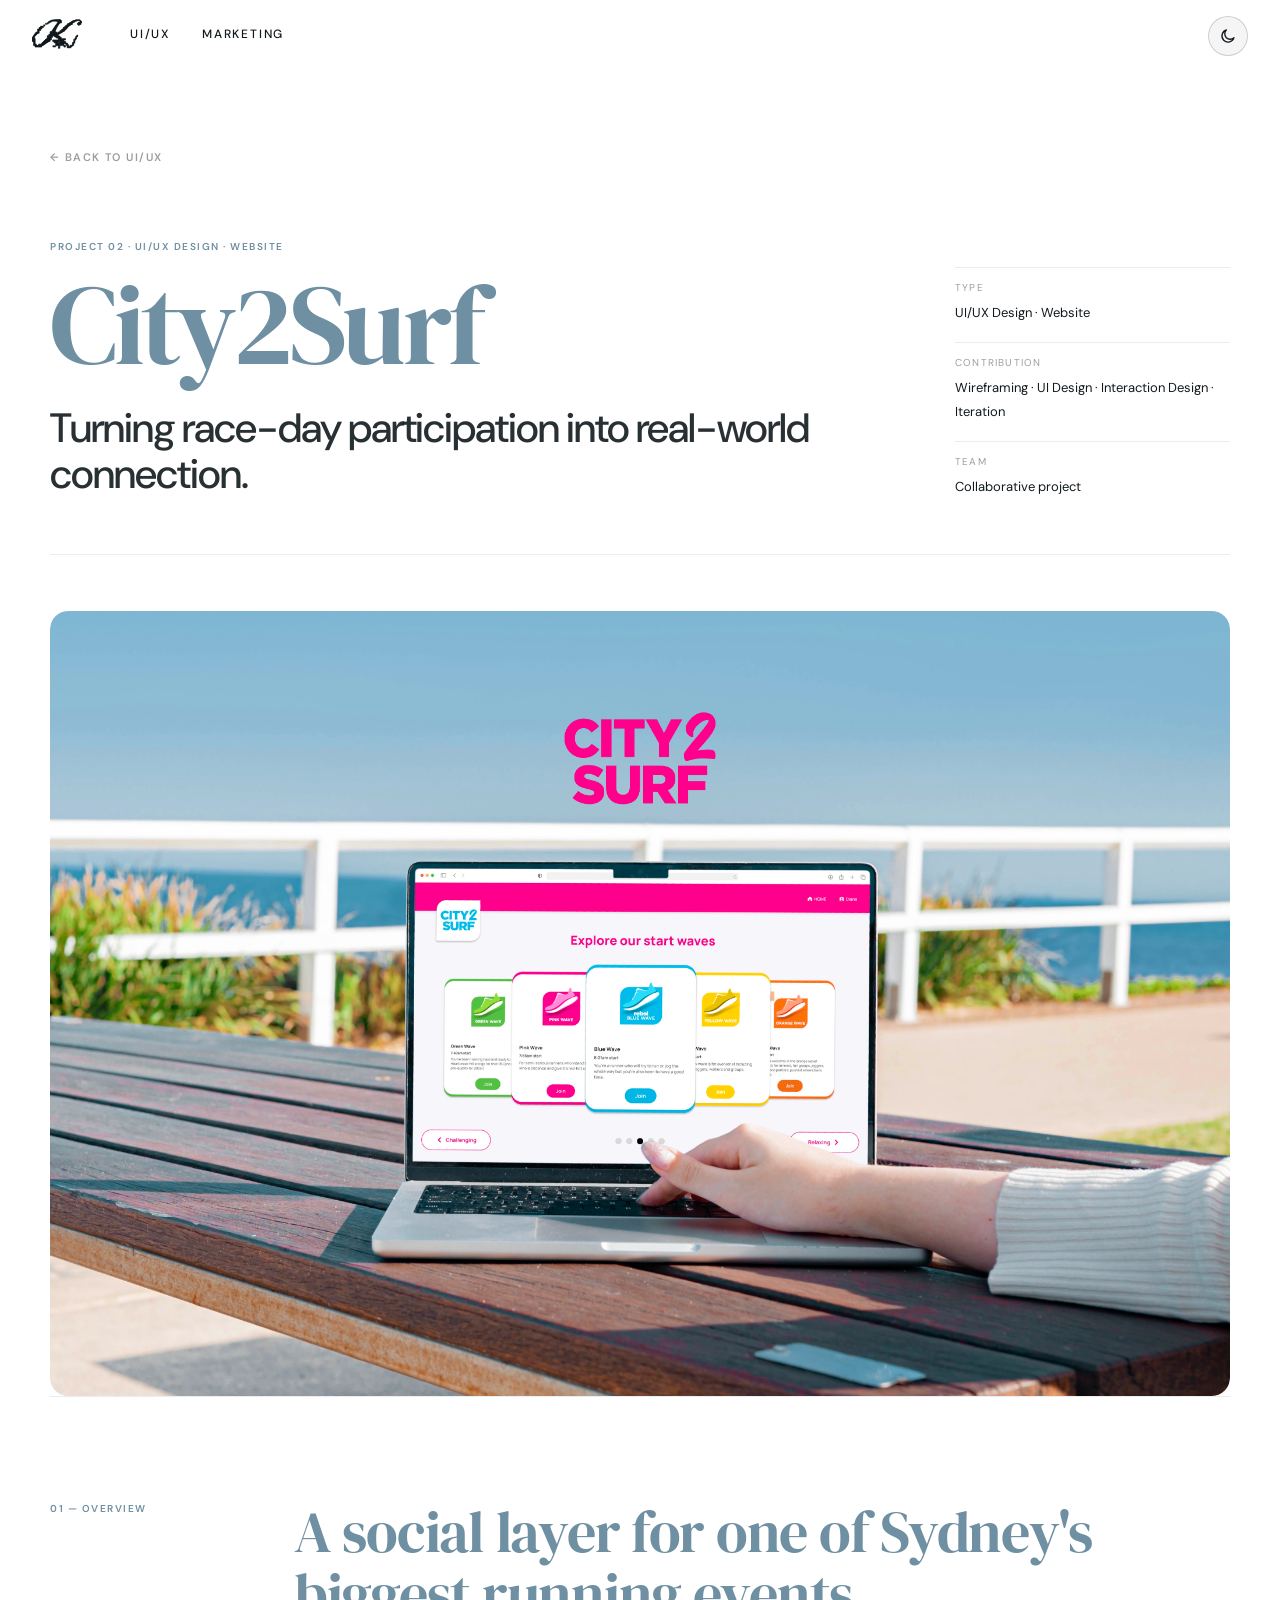
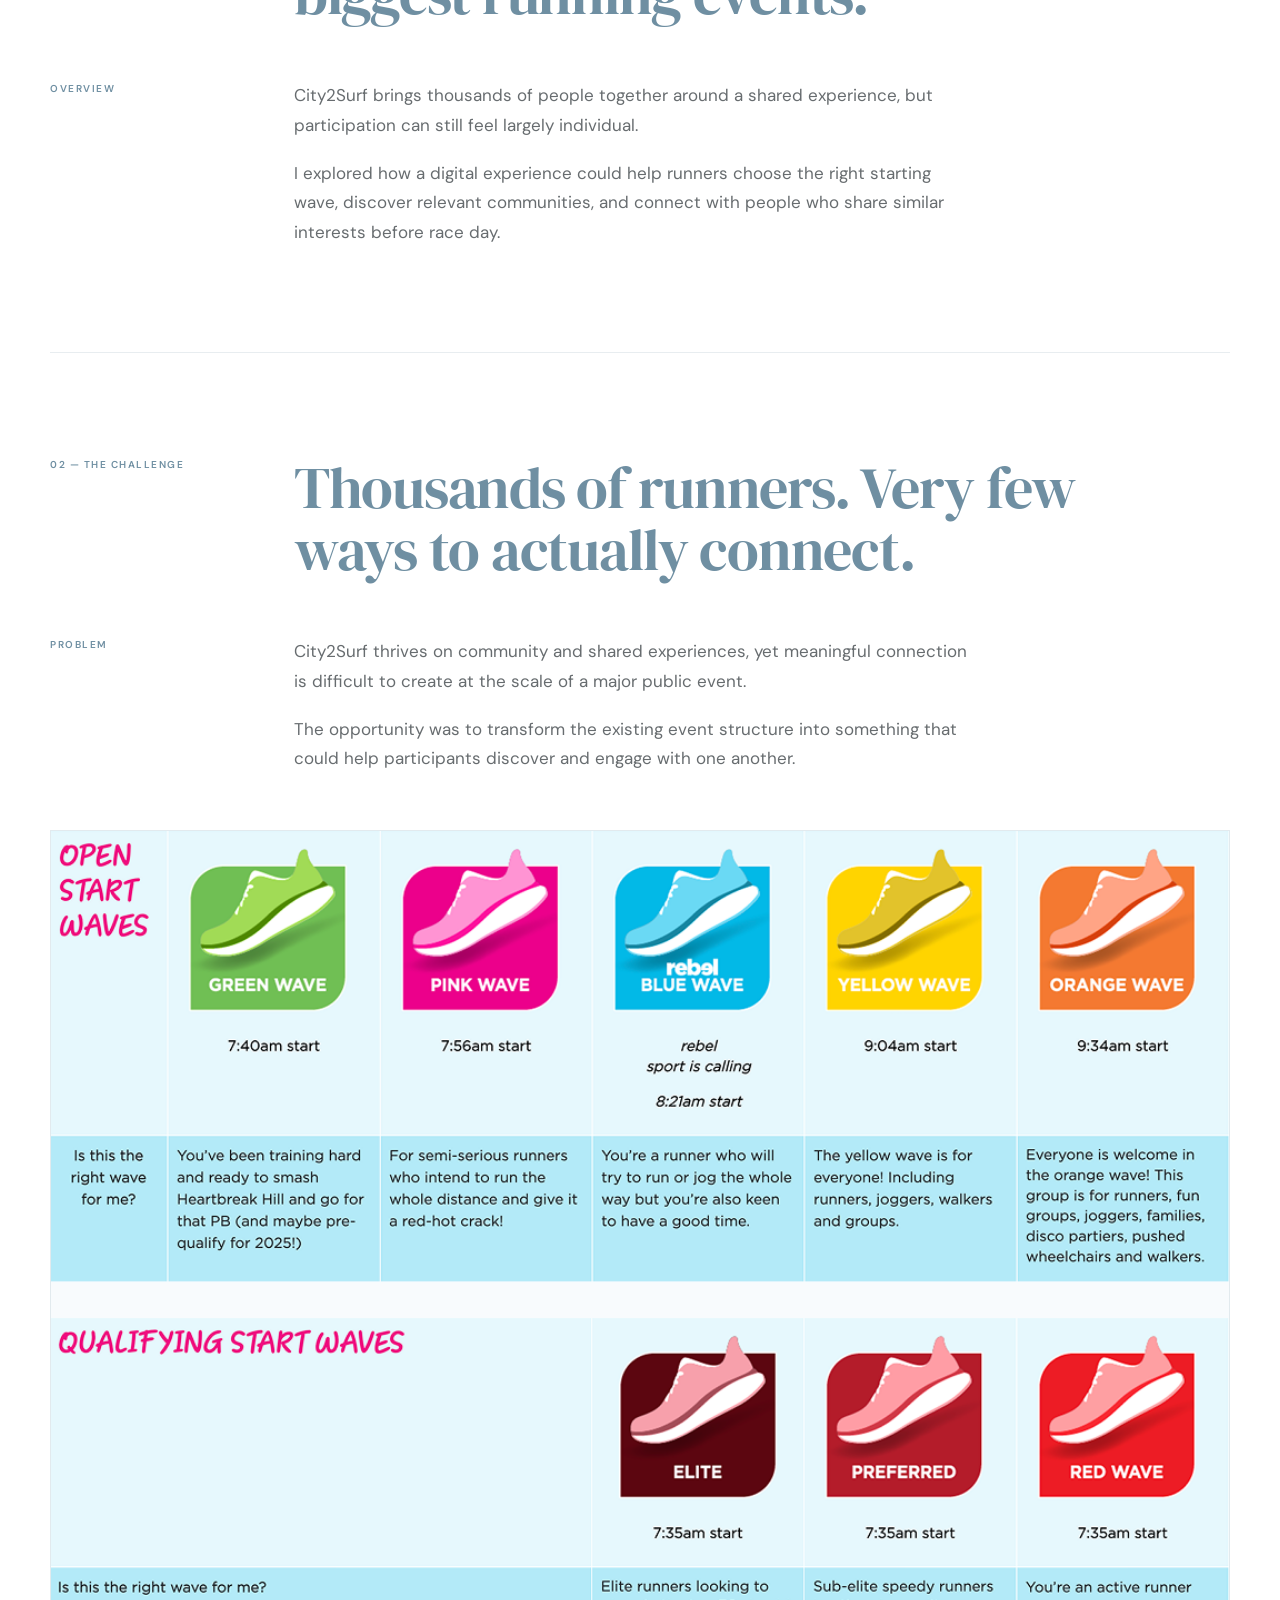
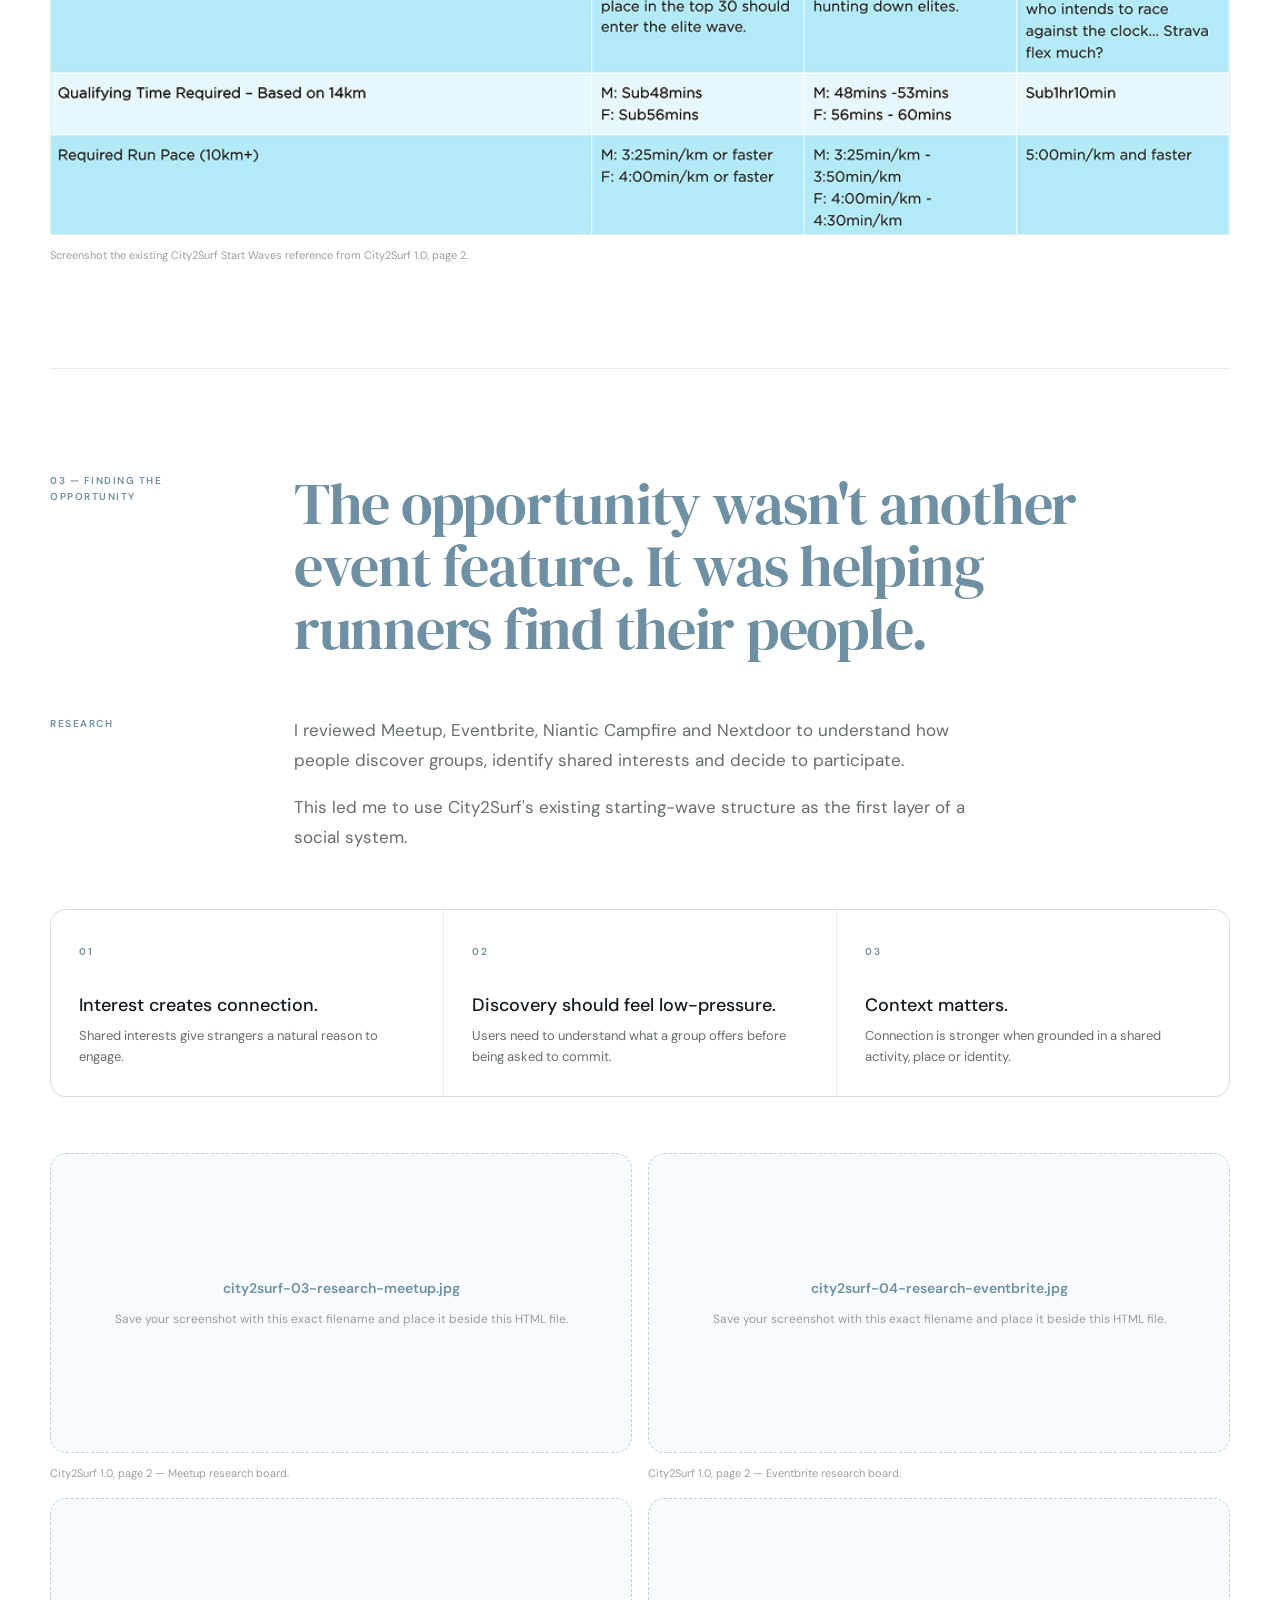
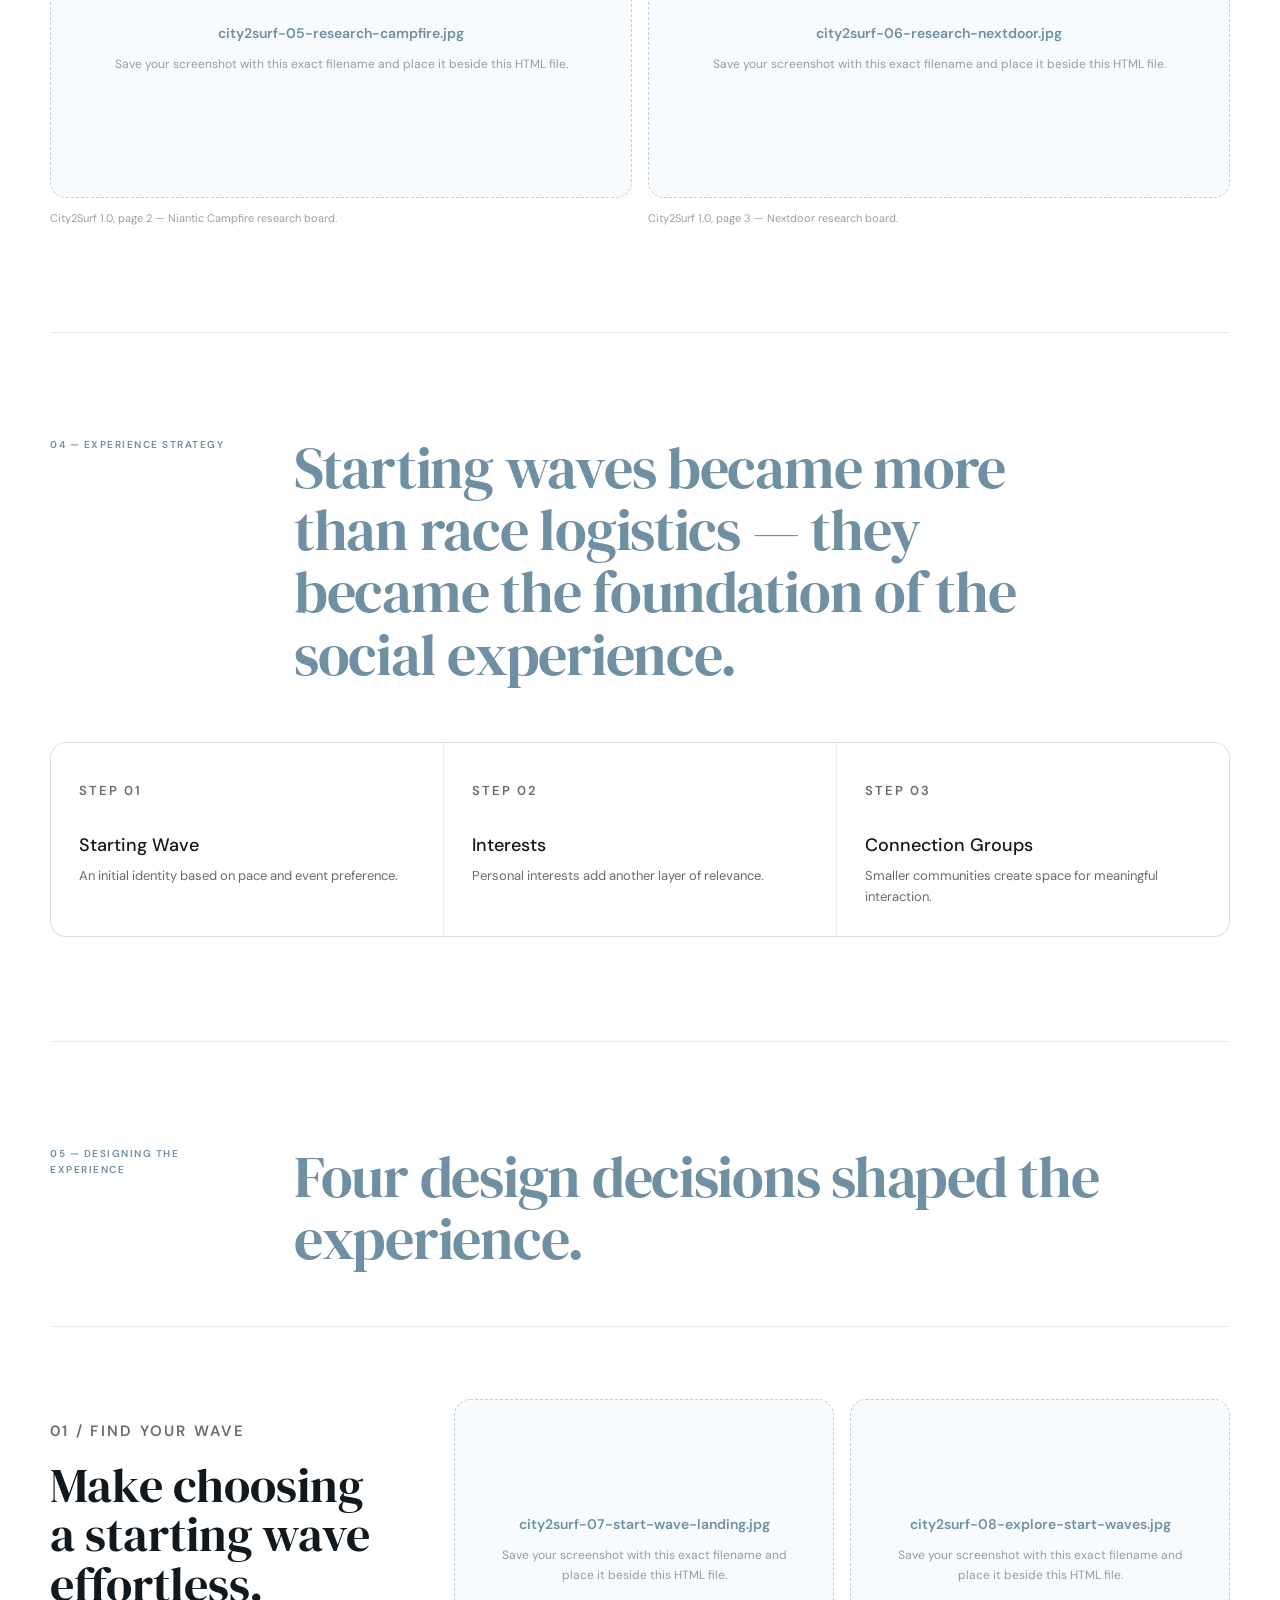
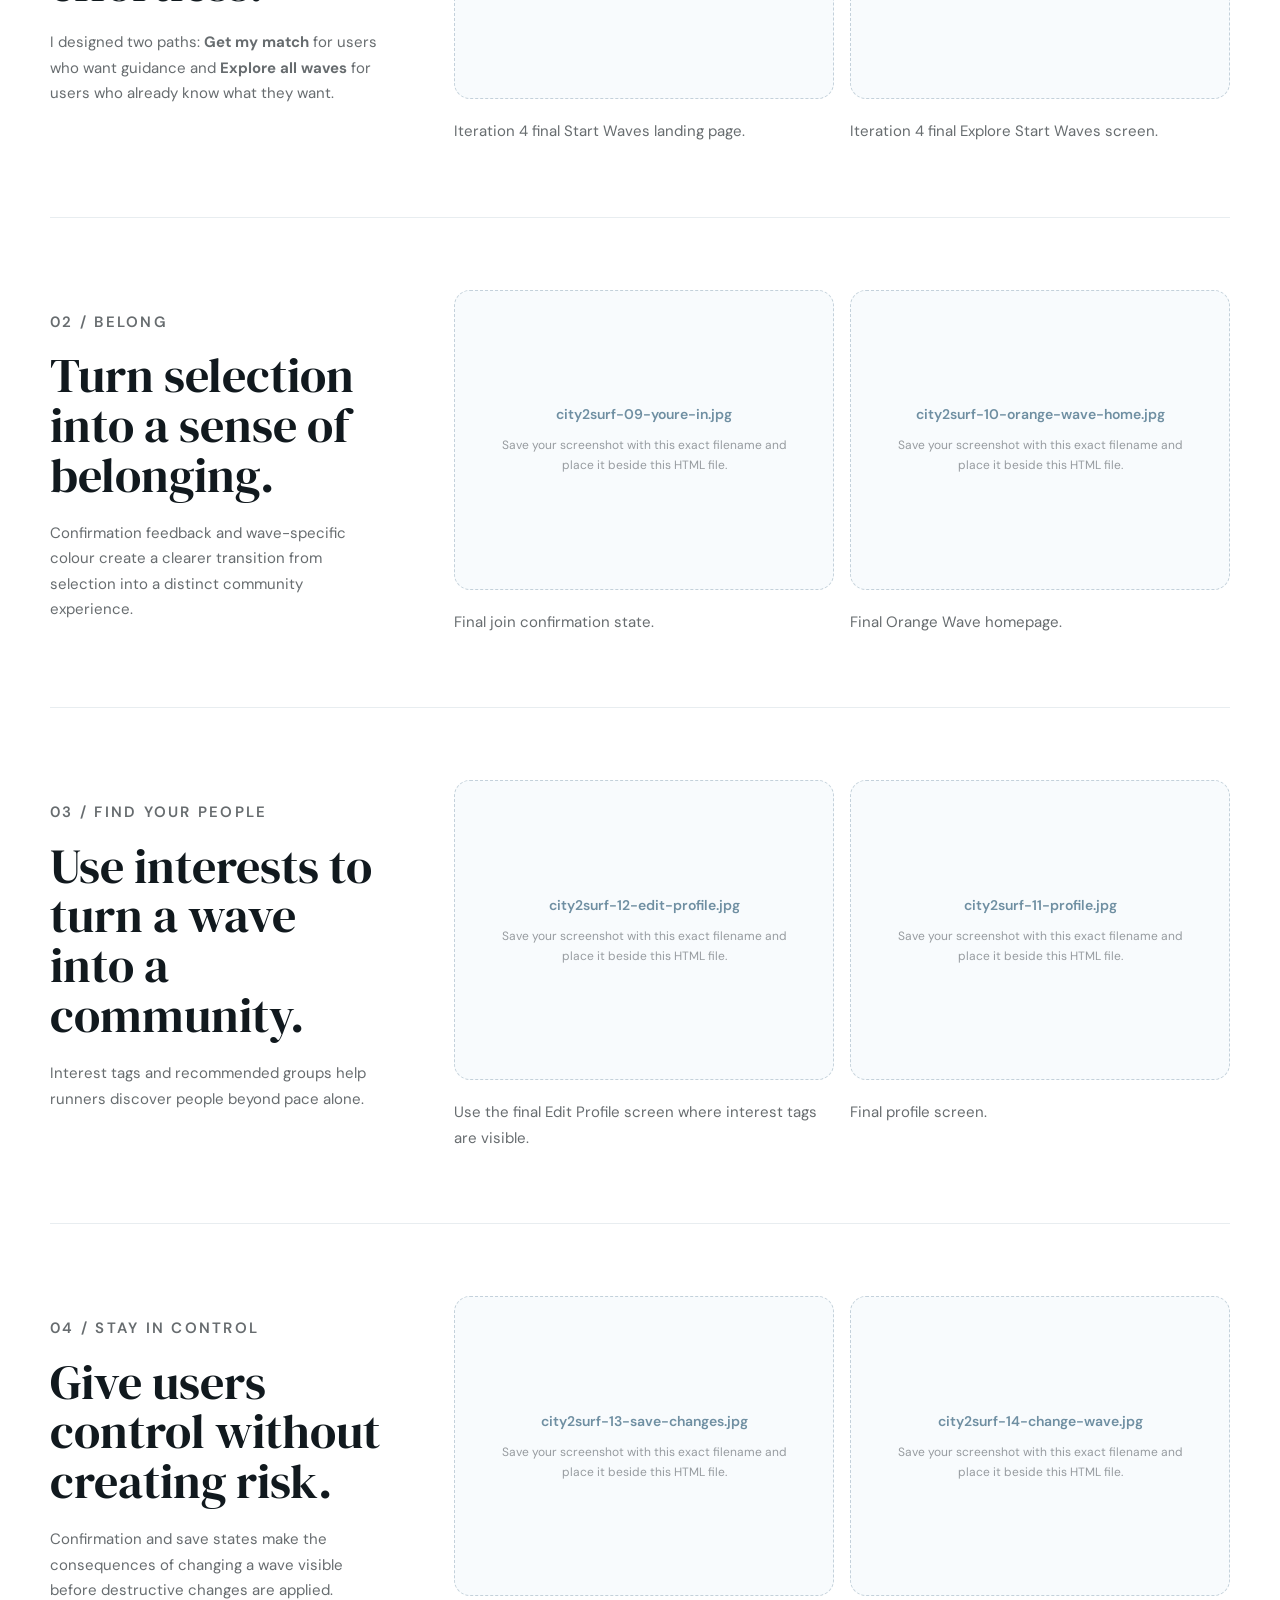
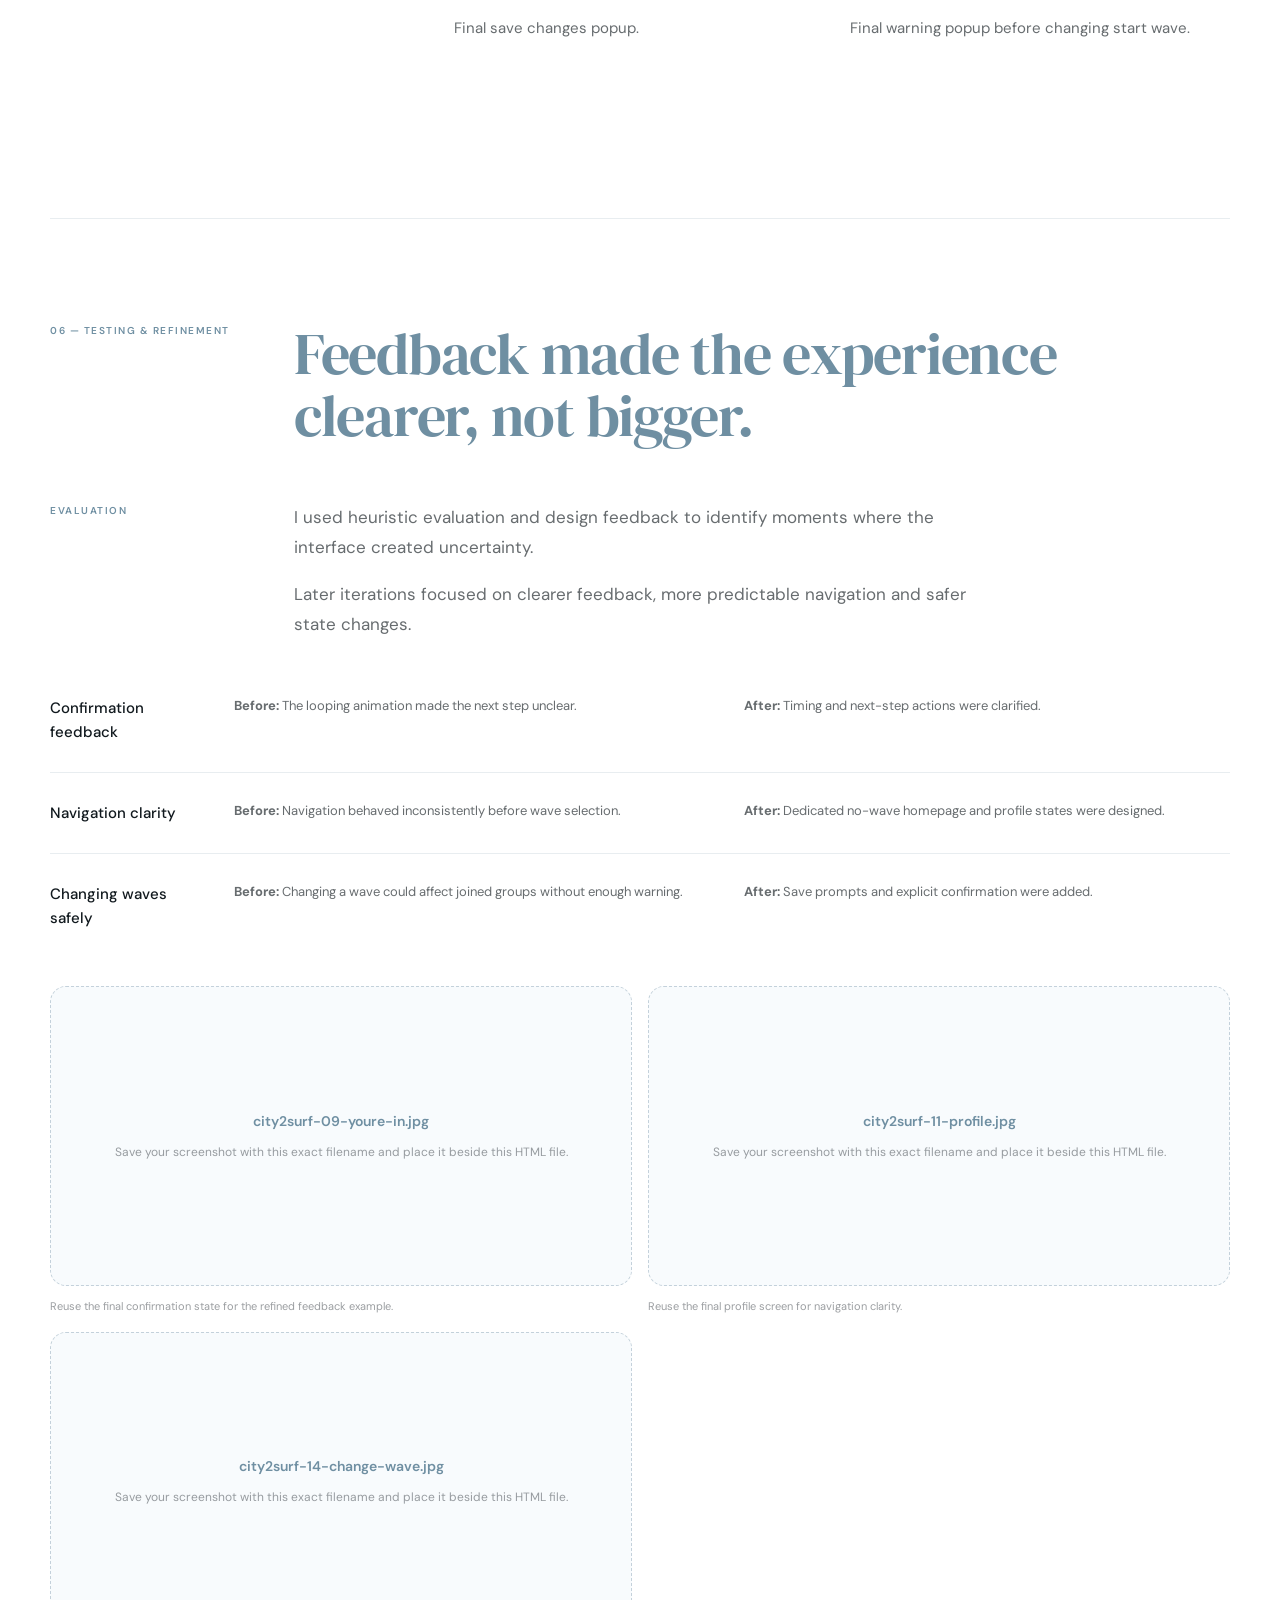
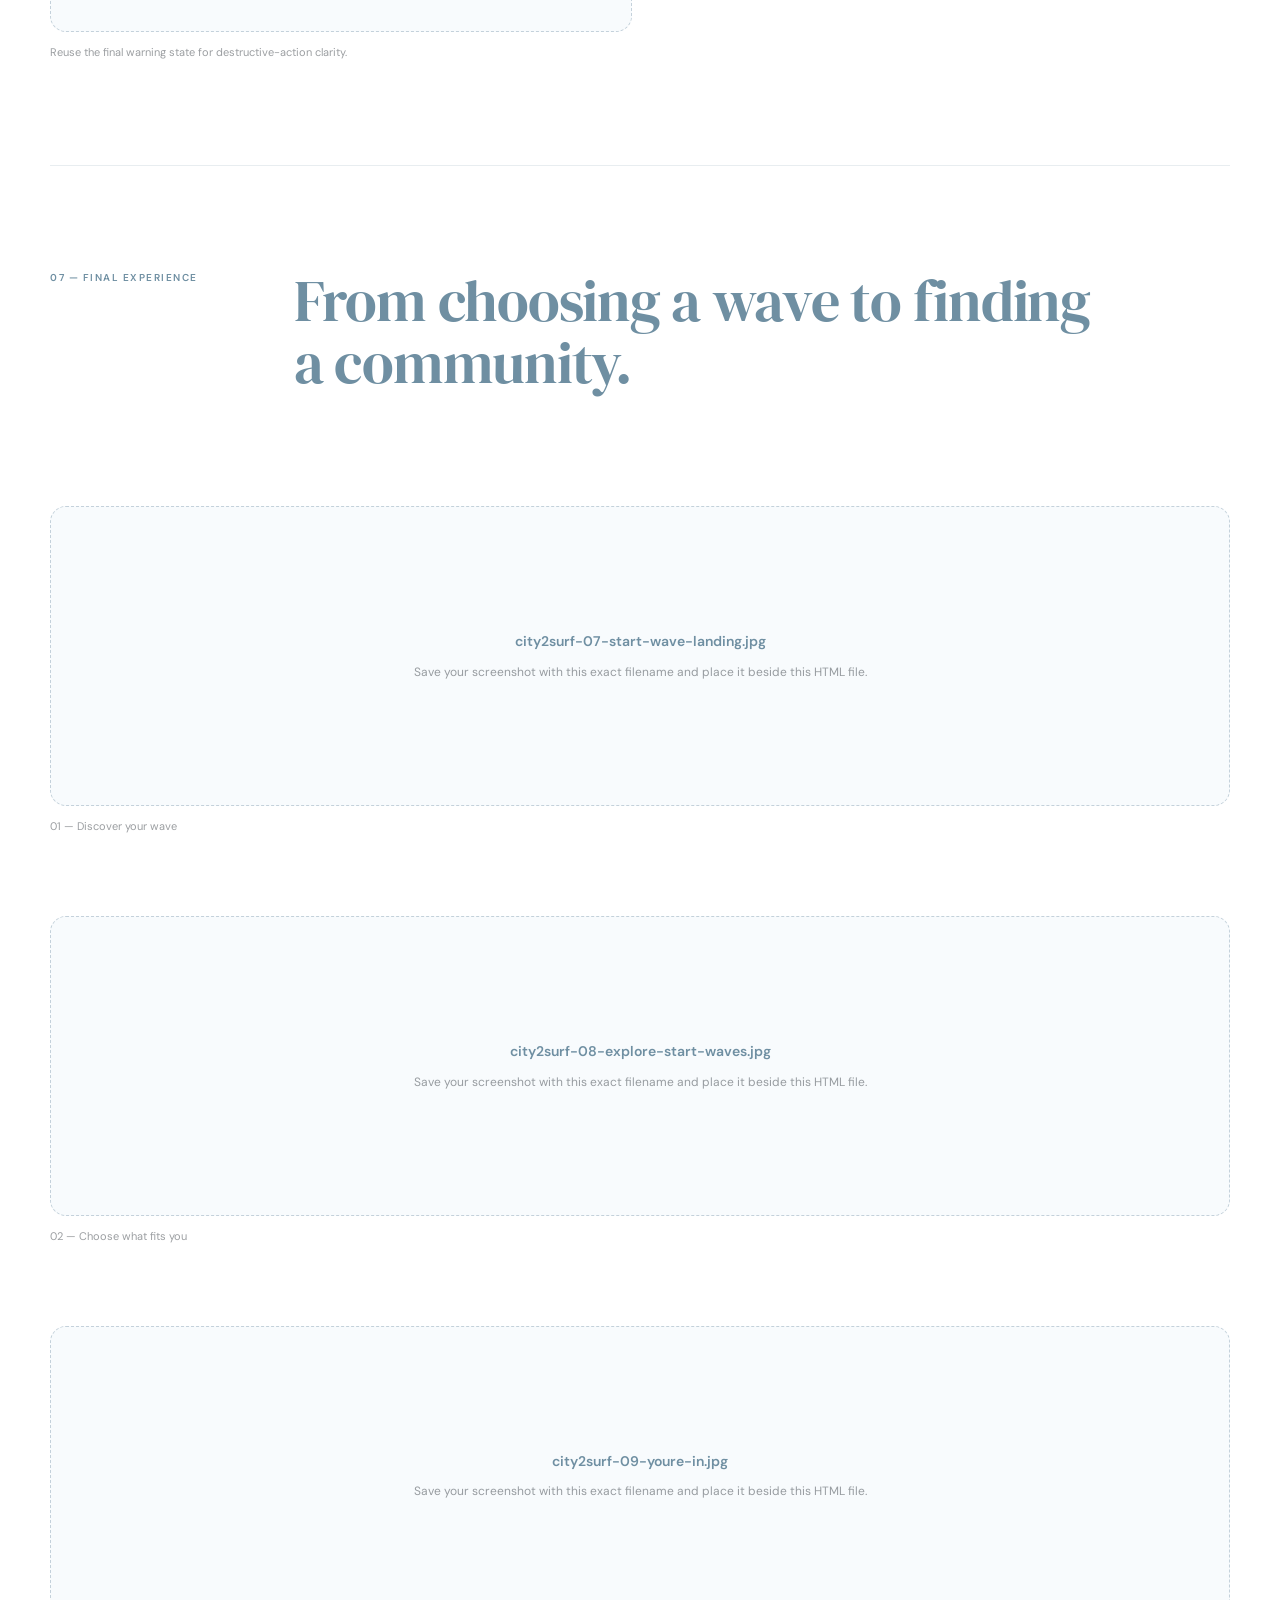
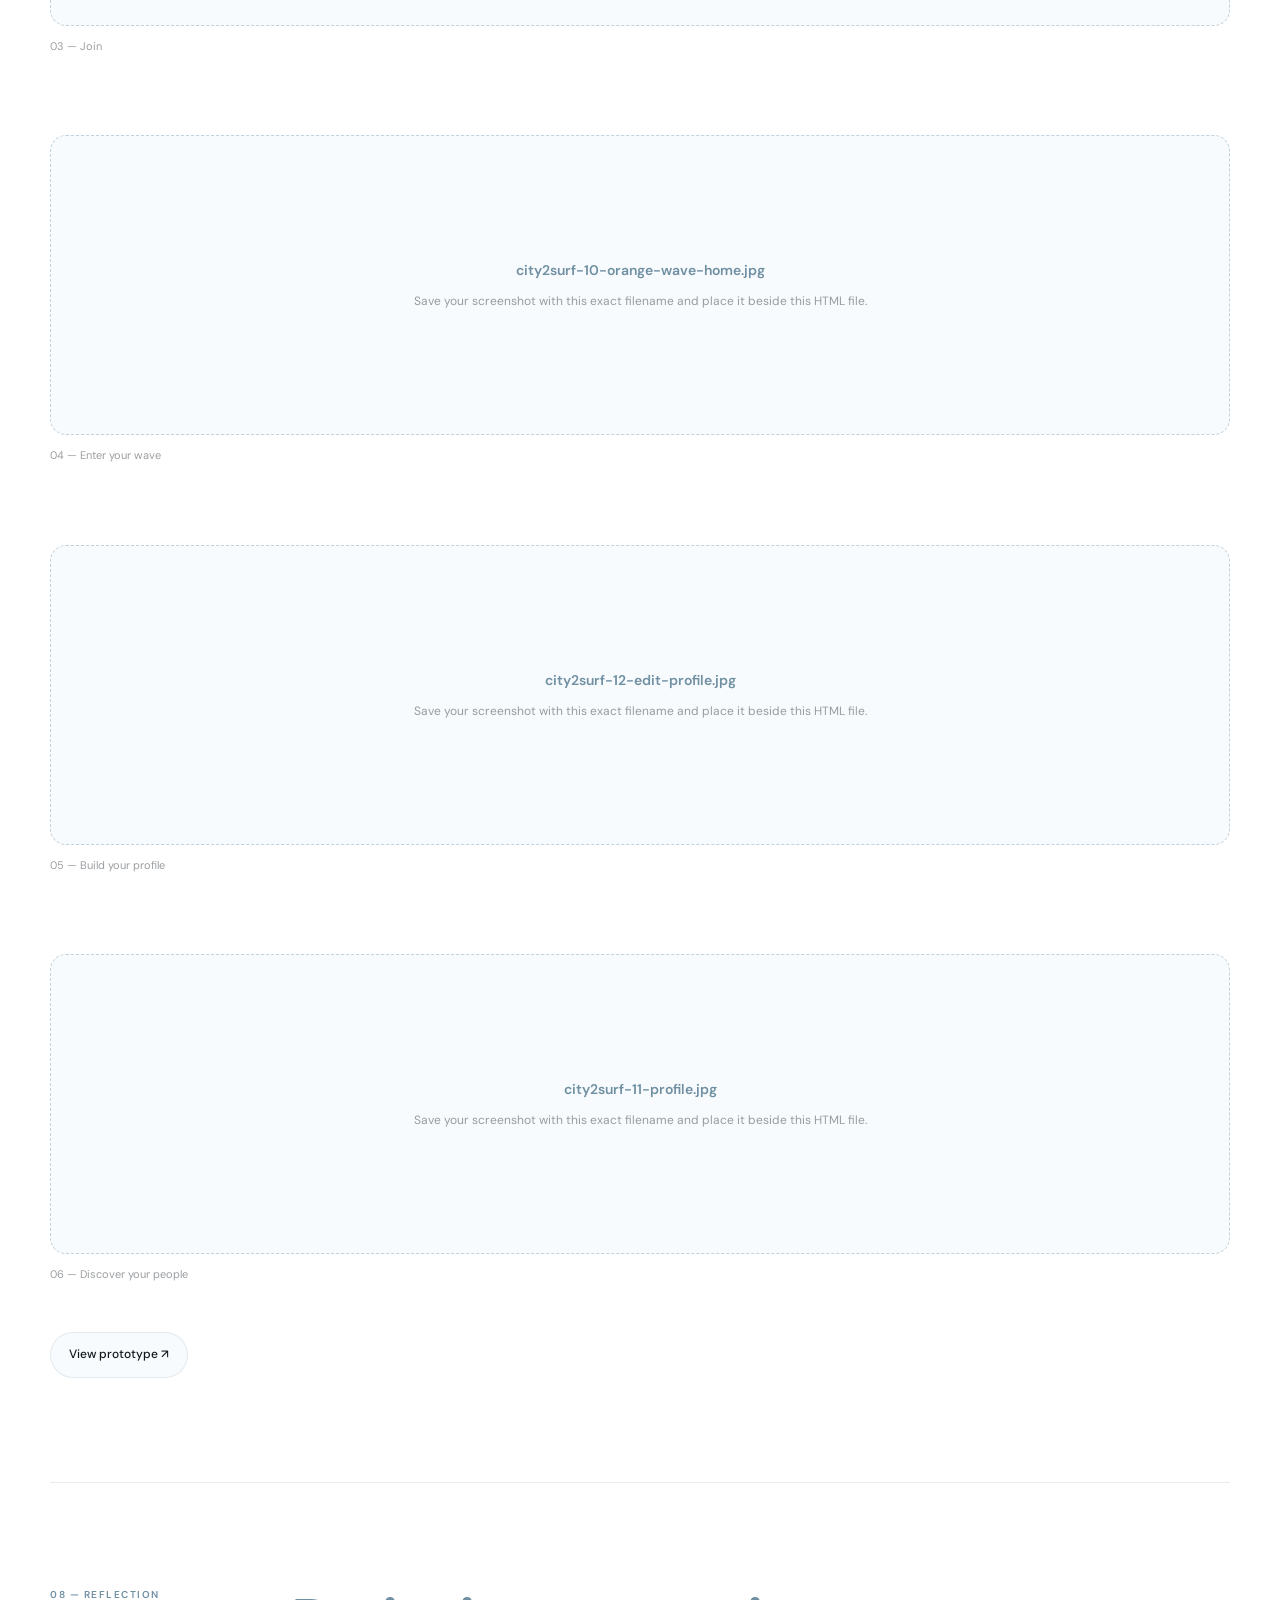
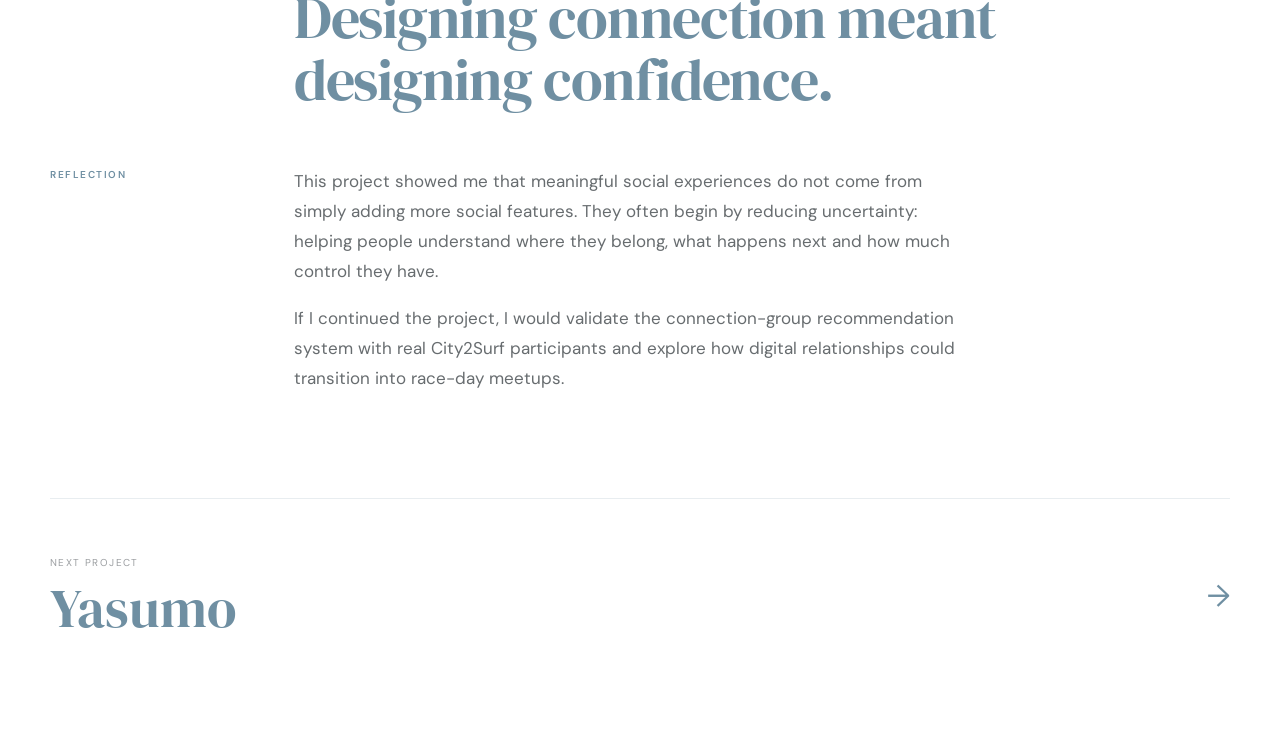
==== commit 0618ee13: "哈哈" ====
--- a/city2surf.html
+++ b/city2surf.html
@@ -17,17 +17,17 @@
     .c2s-back{display:inline-flex;gap:8px;margin-bottom:72px;color:var(--color-text-muted);font-size:11px;font-weight:600;letter-spacing:.13em;text-transform:uppercase}
     .c2s-hero{display:grid;grid-template-columns:minmax(0,1.5fr) minmax(250px,.5fr);gap:80px;align-items:end;padding-bottom:56px;border-bottom:1px solid var(--color-border)}
     .c2s-kicker,.c2s-section__index,.c2s-label,.c2s-decision__index{color:var(--color-brand);font-size:10px;font-weight:600;letter-spacing:.15em;text-transform:uppercase}
-    .c2s-title{margin-top:18px;color:var(--color-accent);font-family:var(--font-serif);font-size:clamp(64px,10vw,126px);font-weight:400;line-height:.88;letter-spacing:-.045em}
+    .c2s-title{margin-top:18px;color:var(--color-brand);font-family:var(--font-serif);font-size:clamp(58px,8.8vw,112px);font-weight:400;line-height:.94;letter-spacing:-.035em}
     .c2s-thesis{margin-top:28px;max-width:760px;color:var(--color-text-primary);font-size:clamp(24px,3.2vw,44px);font-weight:500;line-height:1.12;letter-spacing:-.025em}
     .c2s-meta{display:grid;gap:18px}
     .c2s-meta__row{padding-top:12px;border-top:1px solid var(--color-border)}
     .c2s-meta__label{display:block;margin-bottom:4px;color:var(--color-text-muted);font-size:10px;letter-spacing:.12em;text-transform:uppercase}
     .c2s-meta__value{color:var(--color-accent);font-size:13px;line-height:1.5}
     .c2s-hero-media{margin-top:56px;overflow:hidden;border-radius:18px;background:var(--color-surface)}
-    .c2s-hero-media img,.c2s-visual img{display:block;width:100%;height:auto}
+    .c2s-hero-media img{display:block;width:100%;height:auto;border-radius:18px}.c2s-visual img{display:block;width:100%;height:auto;border-radius:0}
     .c2s-section{padding:104px 0;border-top:1px solid var(--color-border)}
     .c2s-section__head{display:grid;grid-template-columns:180px minmax(0,1fr);gap:64px;margin-bottom:56px}
-    .c2s-section__title{max-width:760px;color:var(--color-accent);font-family:var(--font-serif);font-size:clamp(34px,5.2vw,68px);font-weight:400;line-height:1.02;letter-spacing:-.03em}
+    .c2s-section__title{max-width:820px;color:var(--color-brand);font-family:var(--font-serif);font-size:clamp(32px,4.5vw,58px);font-weight:400;line-height:1.08;letter-spacing:-.022em}
     .c2s-copy-grid{display:grid;grid-template-columns:180px minmax(0,680px);gap:64px}
     .c2s-copy{color:var(--color-text-secondary);font-size:17px;line-height:1.75}
     .c2s-copy p+p{margin-top:18px}
@@ -57,8 +57,55 @@
     .c2s-button{display:inline-flex;min-height:46px;padding:0 18px;align-items:center;border:1px solid var(--color-border);border-radius:999px;background:var(--color-surface);color:var(--color-accent);font-size:12px;font-weight:500}
     .c2s-next{display:grid;grid-template-columns:1fr auto;gap:24px;align-items:center;padding:56px 0 8px;border-top:1px solid var(--color-border)}
     .c2s-next__eyebrow{margin-bottom:8px;color:var(--color-text-muted);font-size:10px;letter-spacing:.14em;text-transform:uppercase}
-    .c2s-next__title{color:var(--color-accent);font-family:var(--font-serif);font-size:clamp(34px,5vw,60px);font-weight:400}
+    .c2s-next__title{color:var(--color-brand);font-family:var(--font-serif);font-size:clamp(32px,4.5vw,54px);font-weight:400;line-height:1.08}
     .c2s-next__arrow{color:var(--color-brand);font-size:30px}
+
+    .c2s-image-frame{
+      margin-top:56px;
+    }
+    .c2s-image-frame img{
+      display:block;
+      width:100%;
+      height:auto;
+      border-radius:0;
+      border:1px solid var(--color-border);
+      background:var(--color-surface);
+    }
+    .c2s-image-frame--half{
+      margin-top:0;
+    }
+    .c2s-image-fallback{
+      display:none;
+      place-items:center;
+      min-height:300px;
+      padding:30px;
+      border:1px dashed rgba(111,143,162,.38);
+      border-radius:16px;
+      background:var(--color-surface);
+      color:var(--color-text-muted);
+      text-align:center;
+      font-size:12px;
+      line-height:1.7;
+    }
+    .c2s-image-fallback strong{
+      display:block;
+      margin-bottom:8px;
+      color:var(--color-brand);
+      font-size:14px;
+      font-weight:600;
+    }
+
+    .c2s-image-frame img,
+    .c2s-visual img,
+    .c2s-shot-grid img,
+    .c2s-final img{
+      border-radius:0 !important;
+    }
+    .c2s-hero-media,
+    .c2s-hero-media img{
+      border-radius:18px !important;
+    }
+
     @media(max-width:800px){
       .c2s-page{padding-top:116px}
       .c2s-shell{width:min(100% - 36px,1180px)}
@@ -70,7 +117,7 @@
 </head>
 <body>
 <a href="index.html" class="site-logo" aria-label="Karina Zhu home">    <svg width="137" height="81" viewBox="0 0 137 81" fill="none" xmlns="http://www.w3.org/2000/svg" aria-hidden="true">      <path d="M63.5 35.8931H68V39.3931H71V35.3931H76.5V31.8931H81V28.8931H83.5V27.3931H85.5V23.3931H89.5V20.8931H92V18.3931H94V16.8931H96V14.8931H98V12.3931H102.5V10.3931H104.5V8.8931H108.5V6.3931H112V4.3931H119V2.3931H131.5V4.3931H121.5V6.3931H116.5V8.8931H113V10.8931H110.5V13.3931V14.8931H106.5V16.8931H102.5V19.3931H100.5V20.8931H98V23.8931H96V25.8931H94V27.8931H92V29.8931H90V32.3931H88V34.3931H83.5V36.3931H82V37.8931H77.5V40.3931H73.5V42.3931H71V45.3931H60V35.8931H63.5Z" fill="black"/>      <path d="M131.5 4.3931V8.8931H127.5V10.8931H125V14.8931H127V17.3931H129.5V14.8931H134V10.8931H136V6.3931H133.5V4.3931H131.5Z" fill="black"/>      <path d="M131.5 4.3931V2.3931H119V4.3931H112V6.3931H108.5V8.8931H104.5V10.3931H102.5V12.3931H98V14.8931H96V16.8931H94V18.3931H92V20.8931H89.5V23.3931H85.5V27.3931H83.5V28.8931H81V31.8931H76.5V35.3931H71V39.3931H68V35.8931H63.5H60V45.3931H71V42.3931H73.5V40.3931H77.5V37.8931H82V36.3931H83.5V34.3931H88V32.3931H90V29.8931H92V27.8931H94V25.8931H96V23.8931H98V20.8931H100.5V19.3931H102.5V16.8931H106.5V14.8931H110.5V13.3931V10.8931H113V8.8931H116.5V6.3931H121.5V4.3931H131.5ZM131.5 4.3931V8.8931H127.5V10.8931H125V14.8931H127V17.3931H129.5V14.8931H134V10.8931H136V6.3931H133.5V4.3931H131.5Z" stroke="black"/>      <path d="M72.5 46.3931H76V49.8931H80V53.8931H91.5V57.3931H87.5V61.3931H84V64.8931H87.5V72.8931H76V65.3931V61.3931H72.5V57.3931V46.3931Z" fill="black"/>      <path d="M87.5 72.8931V76.8931H91.5V72.8931H87.5Z" fill="black"/>      <path d="M72.5 61.3931V57.3931H57V61.3931H61V65.3931H65V72.8931H72.5V65.3931V61.3931Z" fill="black"/>      <path d="M72.5 65.3931V72.8931V80.3931H76V72.8931V65.3931H72.5Z" fill="black"/>      <path d="M87.5 72.8931V64.8931H84V61.3931H87.5V57.3931H91.5V53.8931H80V49.8931H76V46.3931H72.5V57.3931M87.5 72.8931H76M87.5 72.8931V76.8931H91.5V72.8931H87.5ZM76 72.8931V65.3931M76 72.8931V80.3931M72.5 61.3931H76V65.3931M72.5 61.3931V57.3931M72.5 61.3931V65.3931M72.5 57.3931H57V61.3931H61V65.3931H65V72.8931H72.5M72.5 72.8931V65.3931M72.5 72.8931V80.3931M72.5 65.3931H76M72.5 65.3931V80.3931M76 65.3931V80.3931M76 80.3931H72.5" stroke="black"/>      <path d="M65 72.8931V76.8931H57V72.8931H65Z" fill="black" stroke="black"/>      <path d="M61.5 45.3931V48.8931H65.5V50.8931H67.5V52.3931H71.5H73V47.3931L61.5 45.3931Z" fill="black"/>      <path d="M88 61.3931H92V65.8931H97V70.3931H100V73.8931H102.5V77.3931H105V71.8931H111V64.3931H114.5V55.8931H117.5V52.3931H120V47.3931H123V43.8931H125V48.8931H122V54.3931H120V57.8931H117.5V65.8931H114.5V70.3931H113V73.8931H109.5V75.3931H107V77.3931V78.8931H105H96.5V71.8931H93V67.3931H90.5H83.5V63.3931V59.3931L88 61.3931Z" fill="black"/>      <path d="M61.5 45.3931V48.8931H65.5V50.8931H67.5V52.3931H71.5H73V47.3931L61.5 45.3931Z" stroke="black"/>      <path d="M88 61.3931H92V65.8931H97V70.3931H100V73.8931H102.5V77.3931H105V71.8931H111V64.3931H114.5V55.8931H117.5V52.3931H120V47.3931H123V43.8931H125V48.8931H122V54.3931H120V57.8931H117.5V65.8931H114.5V70.3931H113V73.8931H109.5V75.3931H107V77.3931V78.8931H105H96.5V71.8931H93V67.3931H90.5H83.5V63.3931V59.3931L88 61.3931Z" stroke="black"/>      <path d="M68 44.3931V42.8931L59.5 41.8931C61.5 47.0931 69 49.0598 72.5 49.3931V45.8931H71.5V44.3931H68Z" fill="black" stroke="black"/>      <path d="M76.5 10.3931C71.6667 17.0598 62.4 31.4931 64 35.8931C65.6 40.2931 62.6667 42.0598 61 42.3931V45.8931H56.5V49.8931H53V57.3931H49.5V61.3931H46.5C40.3333 65.7264 28 74.2931 28 73.8931V72.8931H26V76.8931H8.5V72.8931H4.5V61.3931H0.5V49.8931H2C3.5 45.5598 10.4 36.9931 12 35.3931H15.5V27.3931H19.5V23.3931H23.5V19.8931H31V23.3931H27V27.3931H23.5V31.3931H19.5V38.8931H17C14.5 41.0598 6 46.5931 6 53.3931H8.5V68.8931H12V72.8931H18.5V68.8931H26.5V66.3931C30.3333 62.8931 38.1 55.5931 38.5 54.3931H42V45.8931H46V42.3931H49.5V34.8931H53C60.3333 24.2264 74.9 2.6931 76.5 1.8931L78 3.3931L80 4.8931V10.3931H78.5H76.5Z" fill="black"/>      <path d="M28 73.8931C28 74.2931 40.3333 65.7264 46.5 61.3931H49.5V57.3931H53V49.8931H56.5V45.8931H61V42.3931C62.6667 42.0598 65.6 40.2931 64 35.8931C62.4 31.4931 71.6667 17.0598 76.5 10.3931H78.5H80V4.8931L78 3.3931L76.5 1.8931C74.9 2.6931 60.3333 24.2264 53 34.8931H49.5V42.3931H46V45.8931H42V54.3931H38.5C38.1 55.5931 30.3333 62.8931 26.5 66.3931V68.8931H18.5V72.8931H12V68.8931H8.5V53.3931H6C6 46.5931 14.5 41.0598 17 38.8931H19.5V31.3931H23.5V27.3931H27V23.3931H31V19.8931H23.5V23.3931H19.5V27.3931H15.5V35.3931H12C10.4 36.9931 3.5 45.5598 2 49.8931H0.5V61.3931H4.5V72.8931H8.5V76.8931H26V72.8931H28M28 73.8931C28 73.4931 28 73.0598 28 72.8931M28 73.8931V72.8931" stroke="black"/>      <path d="M31.5 15.8931V19.8931H35.5V15.8931H31.5Z" fill="black" stroke="black"/>      <path d="M36.5 11.3931V15.3931H40.5C50.8333 10.7264 54.7 2.79311 71.5 8.39311L76.5 10.8931H80.5V3.3931H77.5V0.893097H76C67.5 -0.273567 48.9 0.593115 40.5 11.3931H36.5Z" fill="black" stroke="black"/>    </svg>  </a><nav class="nav" aria-label="Main navigation">
-  <a href="index.html#projects" class="nav__link">UI/UX</a>
+  <a href="uiux.html" class="nav__link">UI/UX</a>
   <a href="marketing.html" class="nav__link">Marketing</a>
 </nav>
 <button type="button" class="theme-toggle" id="themeToggle" aria-label="Switch to light mode" aria-pressed="false">
@@ -85,7 +132,7 @@
 
 <main class="c2s-page">
 <div class="c2s-shell">
-<a class="c2s-back" href="index.html#projects">← Back to selected work</a>
+<a class="c2s-back" href="uiux.html">← Back to UI/UX</a>
 
 <section class="c2s-hero reveal">
   <div>
@@ -101,7 +148,11 @@
 </section>
 
 <figure class="c2s-hero-media reveal">
-  <img src="City2Surf.jpg" alt="City2Surf final interface">
+  <img src="city2surf-01-hero-final.jpg" alt="City2Surf final interface mockup"
+       onerror="this.style.display='none';this.nextElementSibling.style.display='grid';">
+  <div class="c2s-image-fallback">
+    <div><strong>city2surf-01-hero-final.jpg</strong>Screenshot the laptop mockup from City2Surf 2.0, page 1, top-right.</div>
+  </div>
 </figure>
 
 <section class="c2s-section reveal">
@@ -130,9 +181,13 @@
       <p>The opportunity was to transform the existing event structure into something that could help participants discover and engage with one another.</p>
     </div>
   </div>
-  <div class="c2s-visual">
-    <div class="c2s-placeholder"><div><strong>IMAGE SLOT — Existing City2Surf experience</strong>Use a clean crop of the original Start Waves information + one event crowd image.</div></div>
-  </div>
+<figure class="c2s-image-frame">
+  <img src="city2surf-02-existing-start-waves.jpg" alt="Original City2Surf starting wave system" onerror="this.style.display='none';this.nextElementSibling.style.display='grid';">
+  <div class="c2s-image-fallback">
+    <div><strong>city2surf-02-existing-start-waves.jpg</strong>Save your screenshot with this exact filename and place it beside this HTML file.</div>
+  </div>
+  <p class="c2s-caption">Screenshot the existing City2Surf Start Waves reference from City2Surf 1.0, page 2.</p>
+</figure>
 </section>
 
 <section class="c2s-section reveal">
@@ -152,8 +207,35 @@
     <article class="c2s-insight"><span class="c2s-label">02</span><h3>Discovery should feel low-pressure.</h3><p>Users need to understand what a group offers before being asked to commit.</p></article>
     <article class="c2s-insight"><span class="c2s-label">03</span><h3>Context matters.</h3><p>Connection is stronger when grounded in a shared activity, place or identity.</p></article>
   </div>
-  <div class="c2s-visual">
-    <div class="c2s-placeholder"><div><strong>IMAGE SLOT — Competitor research montage</strong>Combine Meetup, Eventbrite, Niantic Campfire and Nextdoor into one horizontal image.</div></div>
+  <div class="c2s-shot-grid c2s-visual">
+<figure class="c2s-image-frame c2s-image-frame--half">
+  <img src="city2surf-03-research-meetup.jpg" alt="Meetup competitor research" onerror="this.style.display='none';this.nextElementSibling.style.display='grid';">
+  <div class="c2s-image-fallback">
+    <div><strong>city2surf-03-research-meetup.jpg</strong>Save your screenshot with this exact filename and place it beside this HTML file.</div>
+  </div>
+  <p class="c2s-caption">City2Surf 1.0, page 2 — Meetup research board.</p>
+</figure>
+<figure class="c2s-image-frame c2s-image-frame--half">
+  <img src="city2surf-04-research-eventbrite.jpg" alt="Eventbrite competitor research" onerror="this.style.display='none';this.nextElementSibling.style.display='grid';">
+  <div class="c2s-image-fallback">
+    <div><strong>city2surf-04-research-eventbrite.jpg</strong>Save your screenshot with this exact filename and place it beside this HTML file.</div>
+  </div>
+  <p class="c2s-caption">City2Surf 1.0, page 2 — Eventbrite research board.</p>
+</figure>
+<figure class="c2s-image-frame c2s-image-frame--half">
+  <img src="city2surf-05-research-campfire.jpg" alt="Niantic Campfire competitor research" onerror="this.style.display='none';this.nextElementSibling.style.display='grid';">
+  <div class="c2s-image-fallback">
+    <div><strong>city2surf-05-research-campfire.jpg</strong>Save your screenshot with this exact filename and place it beside this HTML file.</div>
+  </div>
+  <p class="c2s-caption">City2Surf 1.0, page 2 — Niantic Campfire research board.</p>
+</figure>
+<figure class="c2s-image-frame c2s-image-frame--half">
+  <img src="city2surf-06-research-nextdoor.jpg" alt="Nextdoor competitor research" onerror="this.style.display='none';this.nextElementSibling.style.display='grid';">
+  <div class="c2s-image-fallback">
+    <div><strong>city2surf-06-research-nextdoor.jpg</strong>Save your screenshot with this exact filename and place it beside this HTML file.</div>
+  </div>
+  <p class="c2s-caption">City2Surf 1.0, page 3 — Nextdoor research board.</p>
+</figure>
   </div>
 </section>
 
@@ -179,8 +261,20 @@
     <div class="c2s-decision__grid">
       <div><p class="c2s-decision__index">01 / Find your wave</p><h3>Make choosing a starting wave effortless.</h3><p>I designed two paths: <strong>Get my match</strong> for users who want guidance and <strong>Explore all waves</strong> for users who already know what they want.</p></div>
       <div class="c2s-shot-grid">
-        <div class="c2s-placeholder"><div><strong>Start Waves Landing Page</strong>Get my match + Explore all waves.</div></div>
-        <div class="c2s-placeholder"><div><strong>Explore Start Waves</strong>Cards, Join and Challenging ↔ Relaxing.</div></div>
+        <figure class="c2s-image-frame c2s-image-frame--half">
+  <img src="city2surf-07-start-wave-landing.jpg" alt="Final Start Waves landing page" onerror="this.style.display='none';this.nextElementSibling.style.display='grid';">
+  <div class="c2s-image-fallback">
+    <div><strong>city2surf-07-start-wave-landing.jpg</strong>Save your screenshot with this exact filename and place it beside this HTML file.</div>
+  </div>
+  <p class="c2s-caption">Iteration 4 final Start Waves landing page.</p>
+</figure>
+        <figure class="c2s-image-frame c2s-image-frame--half">
+  <img src="city2surf-08-explore-start-waves.jpg" alt="Final Explore Start Waves page" onerror="this.style.display='none';this.nextElementSibling.style.display='grid';">
+  <div class="c2s-image-fallback">
+    <div><strong>city2surf-08-explore-start-waves.jpg</strong>Save your screenshot with this exact filename and place it beside this HTML file.</div>
+  </div>
+  <p class="c2s-caption">Iteration 4 final Explore Start Waves screen.</p>
+</figure>
       </div>
     </div>
   </div>
@@ -189,8 +283,20 @@
     <div class="c2s-decision__grid">
       <div><p class="c2s-decision__index">02 / Belong</p><h3>Turn selection into a sense of belonging.</h3><p>Confirmation feedback and wave-specific colour create a clearer transition from selection into a distinct community experience.</p></div>
       <div class="c2s-shot-grid">
-        <div class="c2s-placeholder"><div><strong>You're in!</strong>Confirmation state.</div></div>
-        <div class="c2s-placeholder"><div><strong>Orange Wave Home</strong>Wave-specific homepage.</div></div>
+        <figure class="c2s-image-frame c2s-image-frame--half">
+  <img src="city2surf-09-youre-in.jpg" alt="You're in confirmation state" onerror="this.style.display='none';this.nextElementSibling.style.display='grid';">
+  <div class="c2s-image-fallback">
+    <div><strong>city2surf-09-youre-in.jpg</strong>Save your screenshot with this exact filename and place it beside this HTML file.</div>
+  </div>
+  <p class="c2s-caption">Final join confirmation state.</p>
+</figure>
+        <figure class="c2s-image-frame c2s-image-frame--half">
+  <img src="city2surf-10-orange-wave-home.jpg" alt="Orange Wave homepage" onerror="this.style.display='none';this.nextElementSibling.style.display='grid';">
+  <div class="c2s-image-fallback">
+    <div><strong>city2surf-10-orange-wave-home.jpg</strong>Save your screenshot with this exact filename and place it beside this HTML file.</div>
+  </div>
+  <p class="c2s-caption">Final Orange Wave homepage.</p>
+</figure>
       </div>
     </div>
   </div>
@@ -199,8 +305,20 @@
     <div class="c2s-decision__grid">
       <div><p class="c2s-decision__index">03 / Find your people</p><h3>Use interests to turn a wave into a community.</h3><p>Interest tags and recommended groups help runners discover people beyond pace alone.</p></div>
       <div class="c2s-shot-grid">
-        <div class="c2s-placeholder"><div><strong>Profile + Interests</strong>Show interest hashtags.</div></div>
-        <div class="c2s-placeholder"><div><strong>Recommended Groups</strong>Show connection-group recommendations.</div></div>
+        <figure class="c2s-image-frame c2s-image-frame--half">
+  <img src="city2surf-12-edit-profile.jpg" alt="Edit profile with interests" onerror="this.style.display='none';this.nextElementSibling.style.display='grid';">
+  <div class="c2s-image-fallback">
+    <div><strong>city2surf-12-edit-profile.jpg</strong>Save your screenshot with this exact filename and place it beside this HTML file.</div>
+  </div>
+  <p class="c2s-caption">Use the final Edit Profile screen where interest tags are visible.</p>
+</figure>
+        <figure class="c2s-image-frame c2s-image-frame--half">
+  <img src="city2surf-11-profile.jpg" alt="City2Surf profile and recommended groups" onerror="this.style.display='none';this.nextElementSibling.style.display='grid';">
+  <div class="c2s-image-fallback">
+    <div><strong>city2surf-11-profile.jpg</strong>Save your screenshot with this exact filename and place it beside this HTML file.</div>
+  </div>
+  <p class="c2s-caption">Final profile screen.</p>
+</figure>
       </div>
     </div>
   </div>
@@ -209,8 +327,20 @@
     <div class="c2s-decision__grid">
       <div><p class="c2s-decision__index">04 / Stay in control</p><h3>Give users control without creating risk.</h3><p>Confirmation and save states make the consequences of changing a wave visible before destructive changes are applied.</p></div>
       <div class="c2s-shot-grid">
-        <div class="c2s-placeholder"><div><strong>Save Changes</strong>Confirmation state.</div></div>
-        <div class="c2s-placeholder"><div><strong>Change Start Wave</strong>Warning about lost connection groups.</div></div>
+        <figure class="c2s-image-frame c2s-image-frame--half">
+  <img src="city2surf-13-save-changes.jpg" alt="Save Changes confirmation" onerror="this.style.display='none';this.nextElementSibling.style.display='grid';">
+  <div class="c2s-image-fallback">
+    <div><strong>city2surf-13-save-changes.jpg</strong>Save your screenshot with this exact filename and place it beside this HTML file.</div>
+  </div>
+  <p class="c2s-caption">Final save changes popup.</p>
+</figure>
+        <figure class="c2s-image-frame c2s-image-frame--half">
+  <img src="city2surf-14-change-wave.jpg" alt="Change Start Wave confirmation" onerror="this.style.display='none';this.nextElementSibling.style.display='grid';">
+  <div class="c2s-image-fallback">
+    <div><strong>city2surf-14-change-wave.jpg</strong>Save your screenshot with this exact filename and place it beside this HTML file.</div>
+  </div>
+  <p class="c2s-caption">Final warning popup before changing start wave.</p>
+</figure>
       </div>
     </div>
   </div>
@@ -233,8 +363,28 @@
     <article class="c2s-test-row"><h3>Navigation clarity</h3><p><strong>Before:</strong> Navigation behaved inconsistently before wave selection.</p><p><strong>After:</strong> Dedicated no-wave homepage and profile states were designed.</p></article>
     <article class="c2s-test-row"><h3>Changing waves safely</h3><p><strong>Before:</strong> Changing a wave could affect joined groups without enough warning.</p><p><strong>After:</strong> Save prompts and explicit confirmation were added.</p></article>
   </div>
-  <div class="c2s-visual">
-    <div class="c2s-placeholder"><div><strong>IMAGE SLOT — 3 Before → After comparisons</strong>Use only the strongest iteration examples.</div></div>
+  <div class="c2s-shot-grid c2s-visual">
+<figure class="c2s-image-frame c2s-image-frame--half">
+  <img src="city2surf-09-youre-in.jpg" alt="Final confirmation feedback" onerror="this.style.display='none';this.nextElementSibling.style.display='grid';">
+  <div class="c2s-image-fallback">
+    <div><strong>city2surf-09-youre-in.jpg</strong>Save your screenshot with this exact filename and place it beside this HTML file.</div>
+  </div>
+  <p class="c2s-caption">Reuse the final confirmation state for the refined feedback example.</p>
+</figure>
+<figure class="c2s-image-frame c2s-image-frame--half">
+  <img src="city2surf-11-profile.jpg" alt="Final profile navigation state" onerror="this.style.display='none';this.nextElementSibling.style.display='grid';">
+  <div class="c2s-image-fallback">
+    <div><strong>city2surf-11-profile.jpg</strong>Save your screenshot with this exact filename and place it beside this HTML file.</div>
+  </div>
+  <p class="c2s-caption">Reuse the final profile screen for navigation clarity.</p>
+</figure>
+<figure class="c2s-image-frame c2s-image-frame--half">
+  <img src="city2surf-14-change-wave.jpg" alt="Final change wave warning" onerror="this.style.display='none';this.nextElementSibling.style.display='grid';">
+  <div class="c2s-image-fallback">
+    <div><strong>city2surf-14-change-wave.jpg</strong>Save your screenshot with this exact filename and place it beside this HTML file.</div>
+  </div>
+  <p class="c2s-caption">Reuse the final warning state for destructive-action clarity.</p>
+</figure>
   </div>
 </section>
 
@@ -244,12 +394,48 @@
     <h2 class="c2s-section__title">From choosing a wave to finding a community.</h2>
   </div>
   <div class="c2s-final">
-    <div class="c2s-placeholder"><div><strong>01 — Discover your wave</strong>Final landing page.</div></div>
-    <div class="c2s-placeholder"><div><strong>02 — Choose what fits you</strong>Final Explore Waves.</div></div>
-    <div class="c2s-placeholder"><div><strong>03 — Join</strong>Final You're in state.</div></div>
-    <div class="c2s-placeholder"><div><strong>04 — Enter your wave</strong>Orange Wave homepage.</div></div>
-    <div class="c2s-placeholder"><div><strong>05 — Build your profile</strong>Profile / edit profile.</div></div>
-    <div class="c2s-placeholder"><div><strong>06 — Discover your people</strong>Interests + connection groups.</div></div>
+<figure class="c2s-image-frame">
+  <img src="city2surf-07-start-wave-landing.jpg" alt="Discover your starting wave" onerror="this.style.display='none';this.nextElementSibling.style.display='grid';">
+  <div class="c2s-image-fallback">
+    <div><strong>city2surf-07-start-wave-landing.jpg</strong>Save your screenshot with this exact filename and place it beside this HTML file.</div>
+  </div>
+  <p class="c2s-caption">01 — Discover your wave</p>
+</figure>
+<figure class="c2s-image-frame">
+  <img src="city2surf-08-explore-start-waves.jpg" alt="Explore starting waves" onerror="this.style.display='none';this.nextElementSibling.style.display='grid';">
+  <div class="c2s-image-fallback">
+    <div><strong>city2surf-08-explore-start-waves.jpg</strong>Save your screenshot with this exact filename and place it beside this HTML file.</div>
+  </div>
+  <p class="c2s-caption">02 — Choose what fits you</p>
+</figure>
+<figure class="c2s-image-frame">
+  <img src="city2surf-09-youre-in.jpg" alt="Join confirmation" onerror="this.style.display='none';this.nextElementSibling.style.display='grid';">
+  <div class="c2s-image-fallback">
+    <div><strong>city2surf-09-youre-in.jpg</strong>Save your screenshot with this exact filename and place it beside this HTML file.</div>
+  </div>
+  <p class="c2s-caption">03 — Join</p>
+</figure>
+<figure class="c2s-image-frame">
+  <img src="city2surf-10-orange-wave-home.jpg" alt="Orange Wave homepage" onerror="this.style.display='none';this.nextElementSibling.style.display='grid';">
+  <div class="c2s-image-fallback">
+    <div><strong>city2surf-10-orange-wave-home.jpg</strong>Save your screenshot with this exact filename and place it beside this HTML file.</div>
+  </div>
+  <p class="c2s-caption">04 — Enter your wave</p>
+</figure>
+<figure class="c2s-image-frame">
+  <img src="city2surf-12-edit-profile.jpg" alt="Build your runner profile" onerror="this.style.display='none';this.nextElementSibling.style.display='grid';">
+  <div class="c2s-image-fallback">
+    <div><strong>city2surf-12-edit-profile.jpg</strong>Save your screenshot with this exact filename and place it beside this HTML file.</div>
+  </div>
+  <p class="c2s-caption">05 — Build your profile</p>
+</figure>
+<figure class="c2s-image-frame">
+  <img src="city2surf-11-profile.jpg" alt="Discover recommended groups" onerror="this.style.display='none';this.nextElementSibling.style.display='grid';">
+  <div class="c2s-image-fallback">
+    <div><strong>city2surf-11-profile.jpg</strong>Save your screenshot with this exact filename and place it beside this HTML file.</div>
+  </div>
+  <p class="c2s-caption">06 — Discover your people</p>
+</figure>
   </div>
   <div class="c2s-actions">
     <a class="c2s-button" href="https://www.figma.com/proto/Aj1CnPZFbpNHQB0G7zyW2Y/Interface-Design-Final-Prototype?node-id=19-17718&p=f&viewport=-134%2C-930%2C0.06&t=klb0oBT9Qfg6wygb-1&scaling=scale-down&content-scaling=fixed&starting-point-node-id=19%3A17691&page-id=0%3A1" target="_blank" rel="noopener noreferrer">View prototype ↗</a>
--- a/style.css
+++ b/style.css
@@ -47,129 +47,7 @@
   padding: 0;
 }
 
-#loader{
-  position:fixed;
-  inset:0;
-
-  z-index:9999;
-
-  background:#080808;
-
-  display:flex;
-  flex-direction:column;
-  justify-content:center;
-  align-items:center;
-
-  gap:20px;
-
-  transition:
-    opacity .8s ease,
-    visibility .8s ease;
-}
-
-#loader.hidden{
-  opacity:0;
-  visibility:hidden;
-}
-
-.loader-logo{
-  width:120px;
-  height:auto;
-
-  filter:
-  brightness(0)
-  invert(1);
-
-  animation:
-  logoFade 3s ease-in-out infinite;
-}
-
-@keyframes logoFade{
-
-  0%{
-    opacity:.4;
-    transform:scale(.98);
-  }
-
-  50%{
-    opacity:1;
-    transform:scale(1);
-  }
-
-  100%{
-    opacity:.4;
-    transform:scale(.98);
-  }
-
-}
-
-.loader-text{
-  font-family:"DM Sans",sans-serif;
-  font-size:12px;
-
-  letter-spacing:.08em;
-  text-transform:none;
-  max-width:320px;
-  text-align:center;
-  line-height:1.5;
-
-  color:rgba(255,255,255,.55);
-
-  transition: opacity .3s ease;
-
-  animation:
-  textPulse 2.5s ease infinite;
-}
-
-@keyframes textPulse{
-
-  0%,100%{
-    opacity:.35;
-  }
-
-  50%{
-    opacity:.8;
-  }
-
-}
-
-.loader-dots{
-  display:flex;
-  gap:10px;
-}
-
-.loader-dots span{
-
-  width:8px;
-  height:8px;
-
-  border-radius:50%;
-  background:#fff;
-
-  animation:bounce 1s infinite;
-}
-
-.loader-dots span:nth-child(2){
-  animation-delay:.15s;
-}
-
-.loader-dots span:nth-child(3){
-  animation-delay:.3s;
-}
-
-@keyframes bounce{
-
-  0%,80%,100%{
-    transform:scale(.5);
-    opacity:.4;
-  }
-
-  40%{
-    transform:scale(1);
-    opacity:1;
-  }
-
-}
+
 
 html {
   scroll-behavior: smooth;
@@ -2535,7 +2413,7 @@
   margin-top: 64px;
   overflow: hidden;
   border: 1px solid var(--color-border);
-  border-radius: 18px;
+  border-radius: 0;
   background: var(--color-surface);
 }
 
@@ -2680,3 +2558,14 @@
     padding-bottom: 58px;
   }
 }
+
+
+/* ==========================================================
+   CASE STUDY IMAGE SHAPE — editorial / square
+   ========================================================== */
+
+.case-study-media,
+.case-study-media img,
+.case-study-media iframe {
+  border-radius: 0 !important;
+}
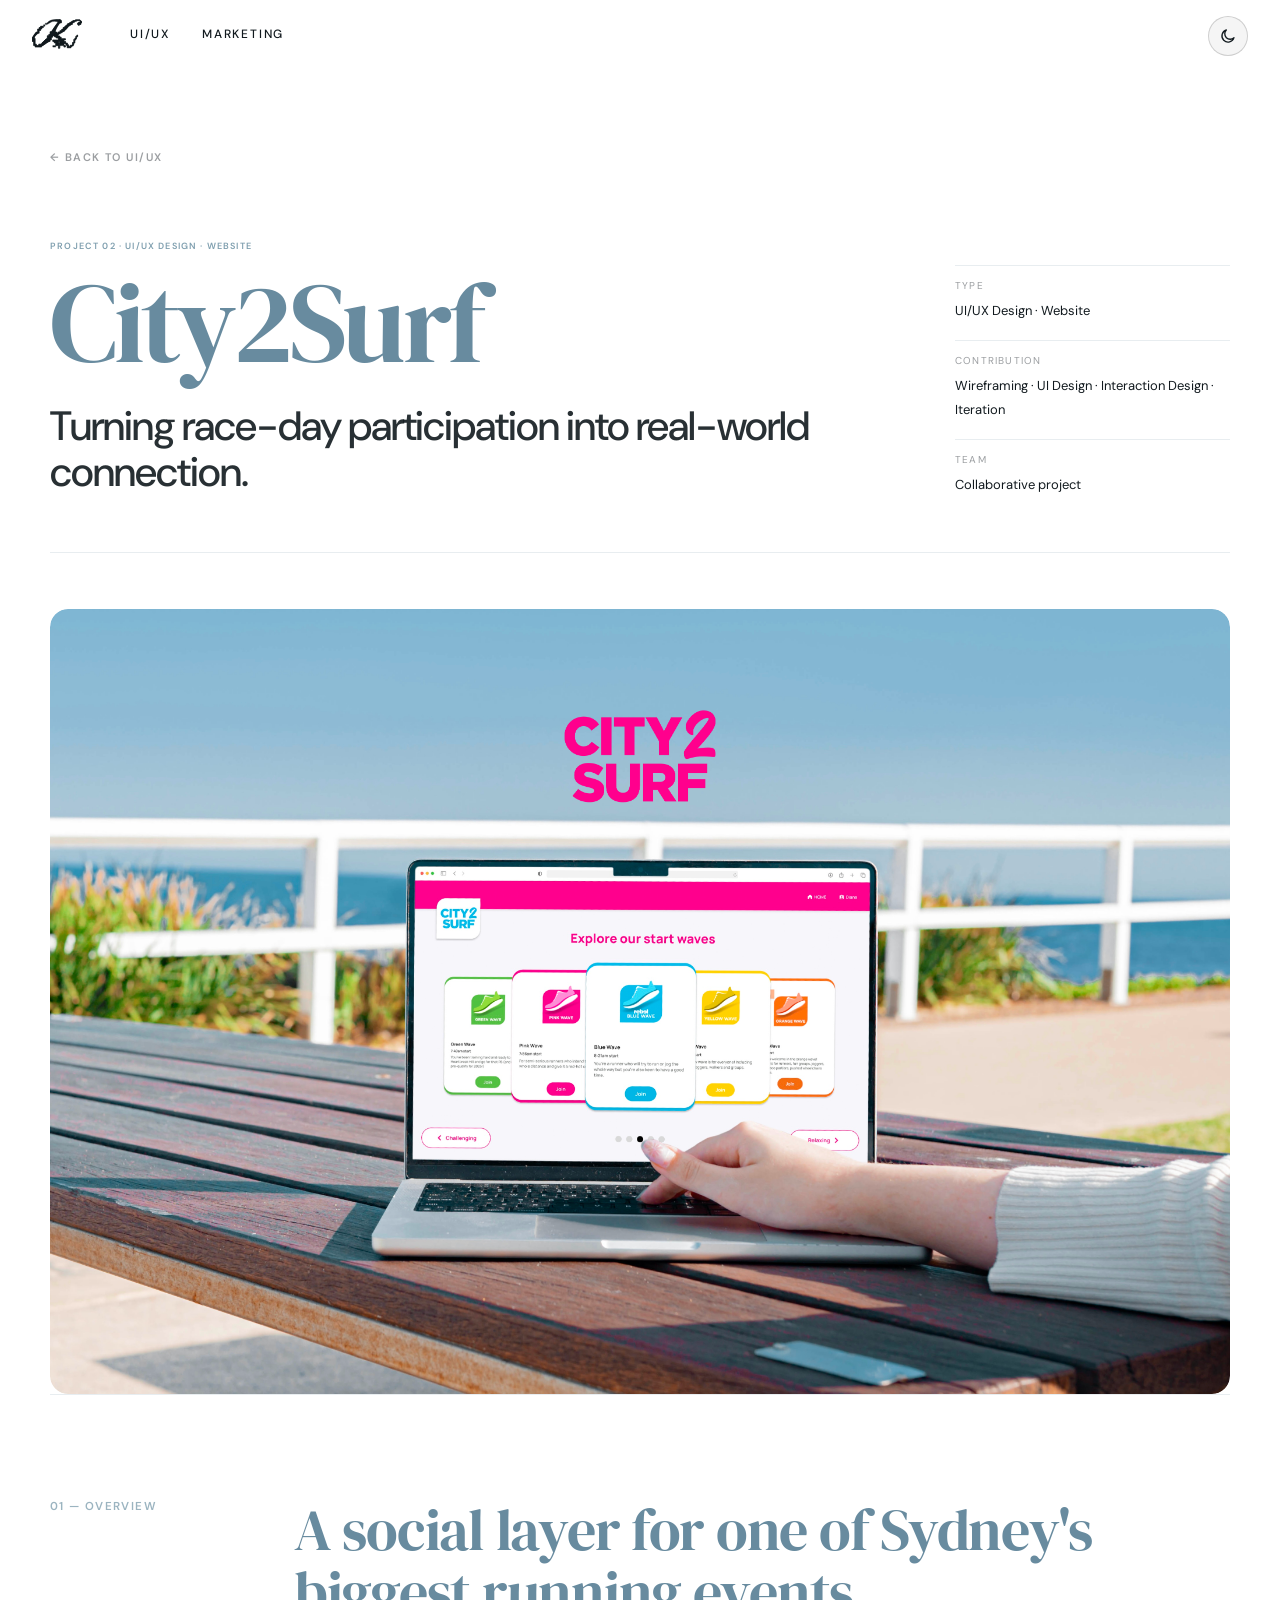
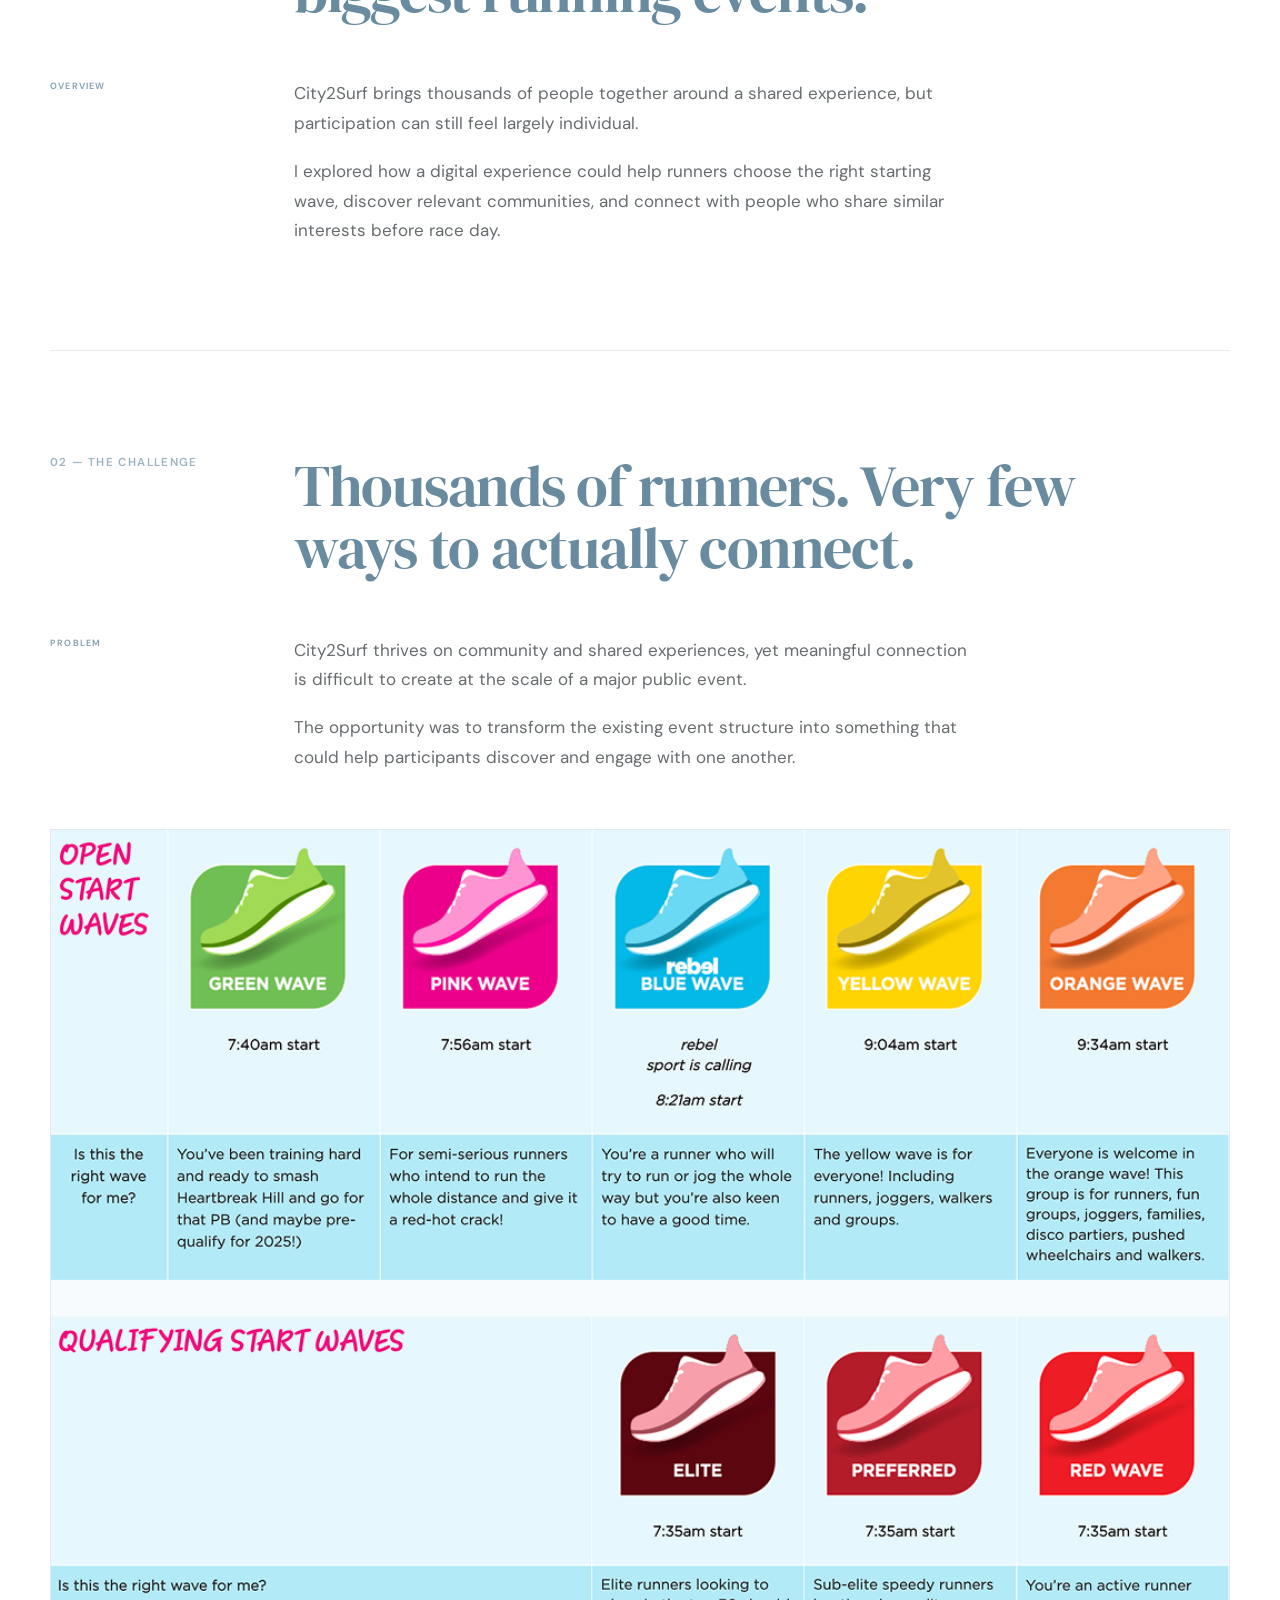
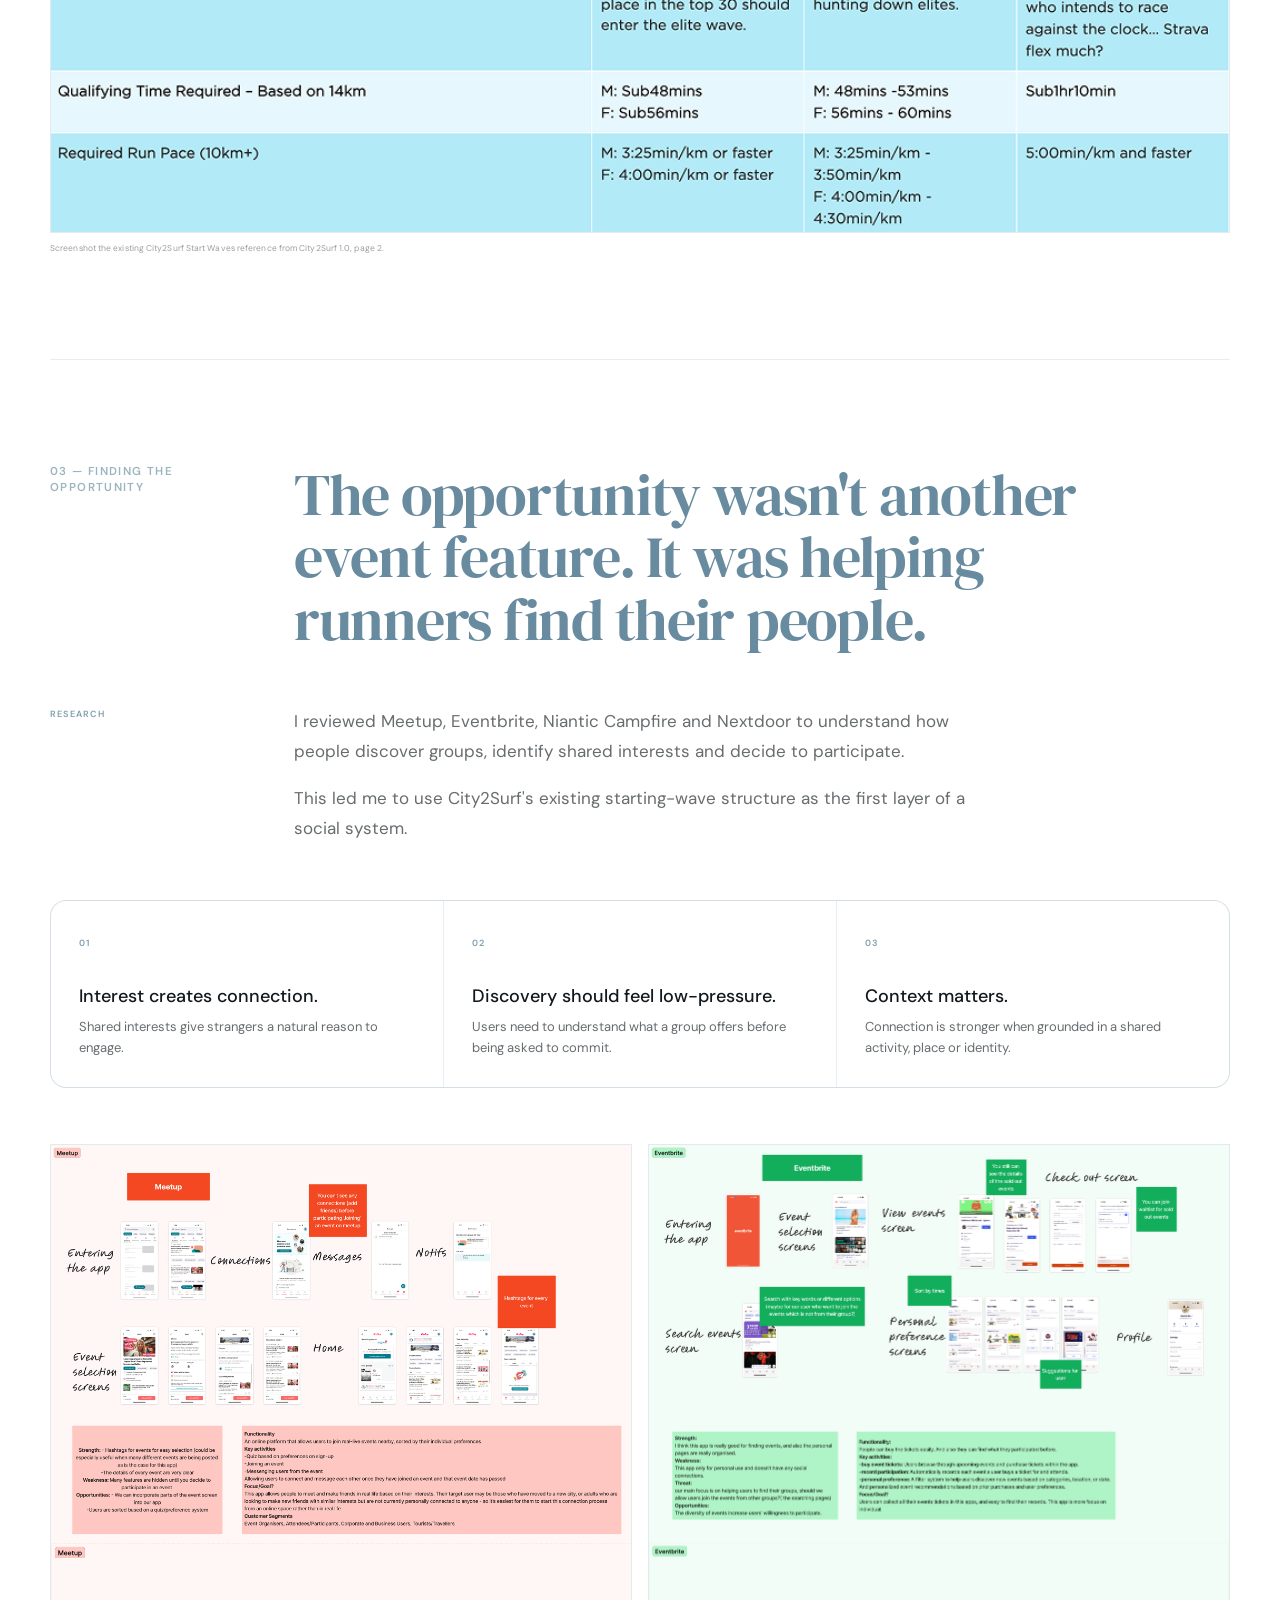
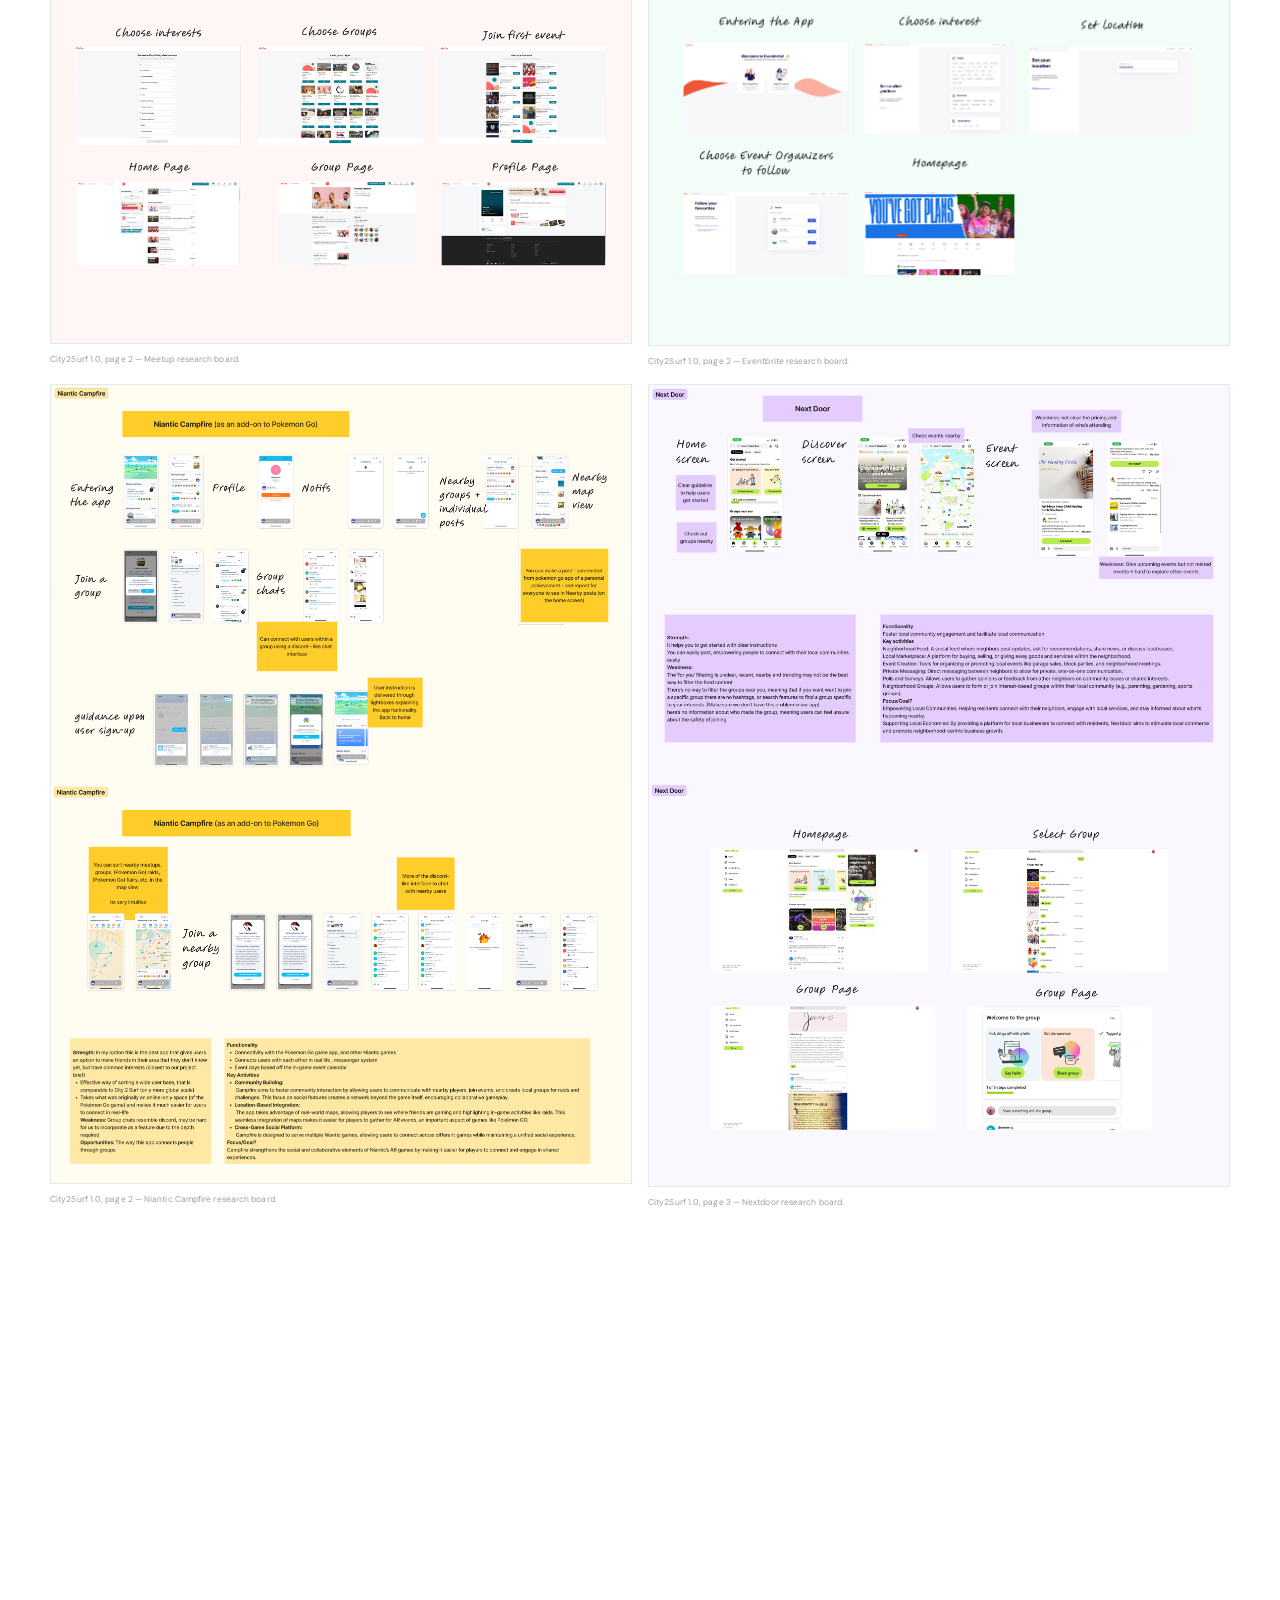
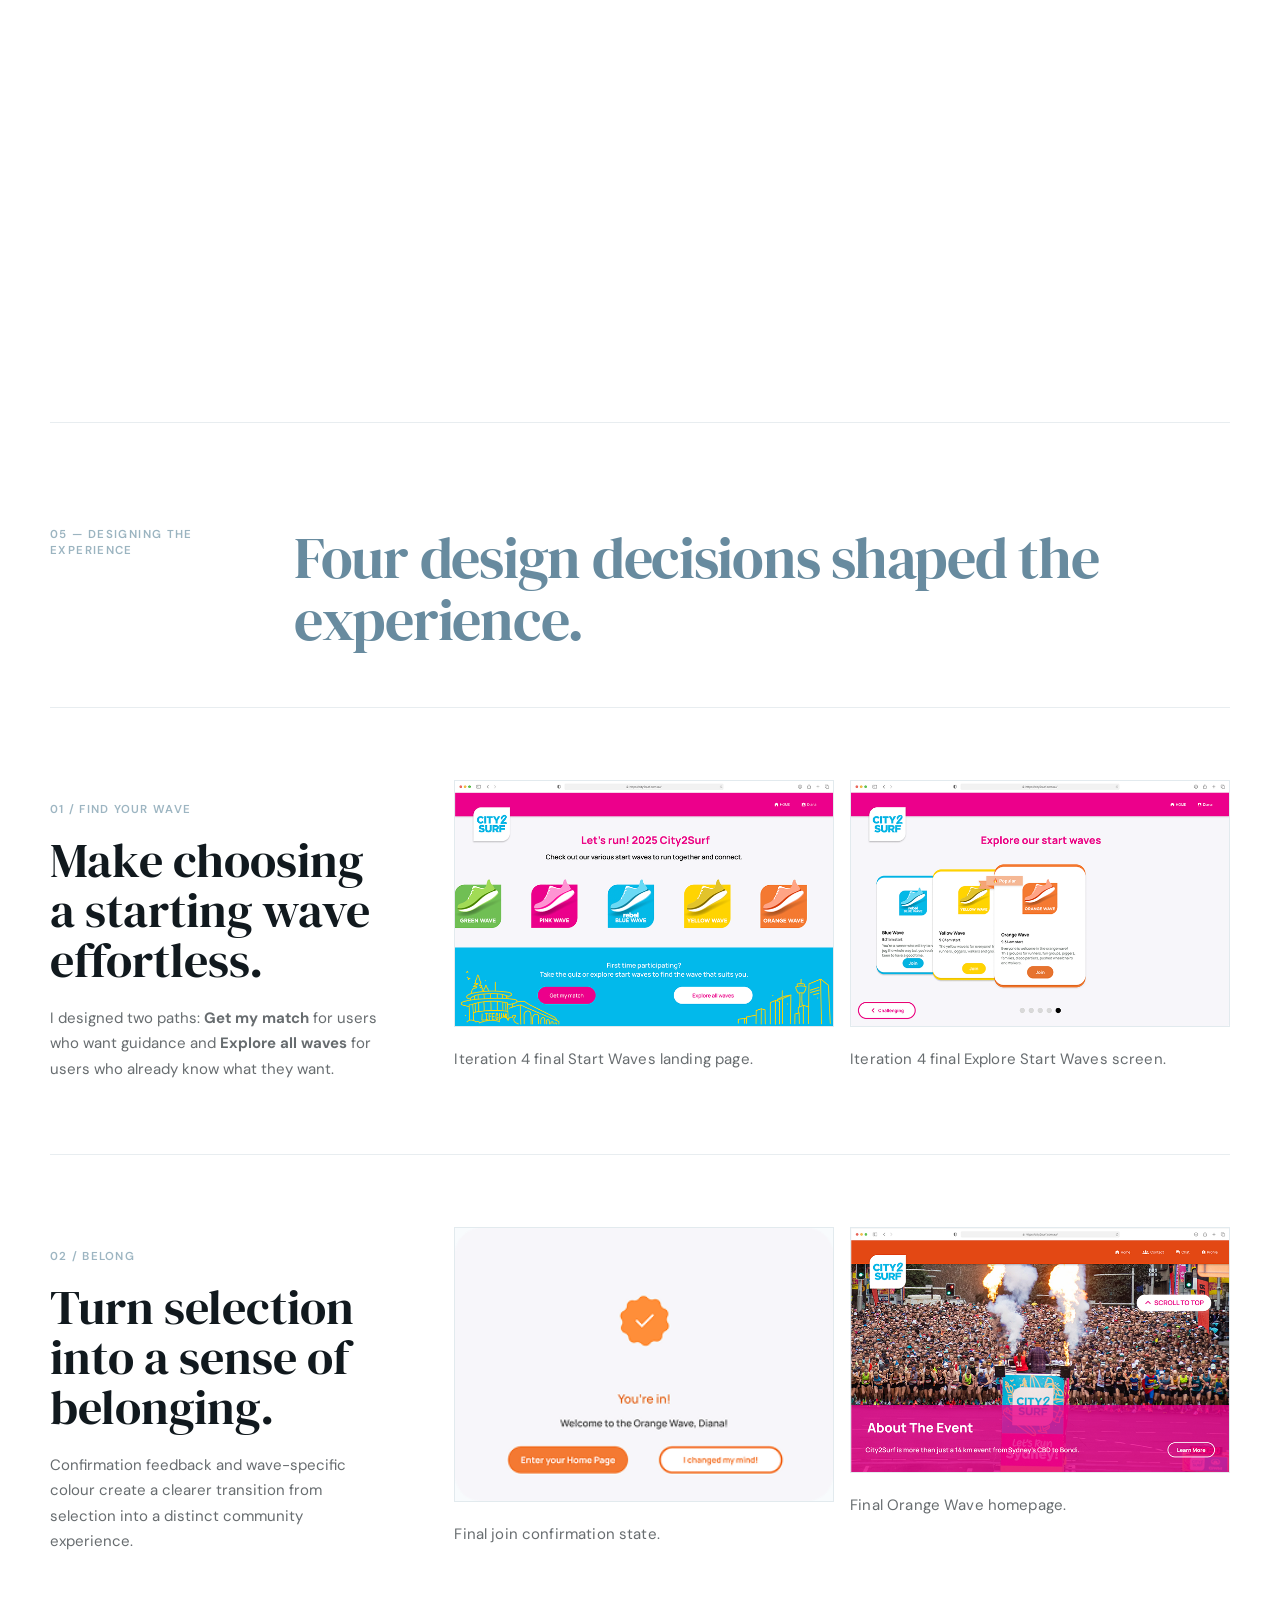
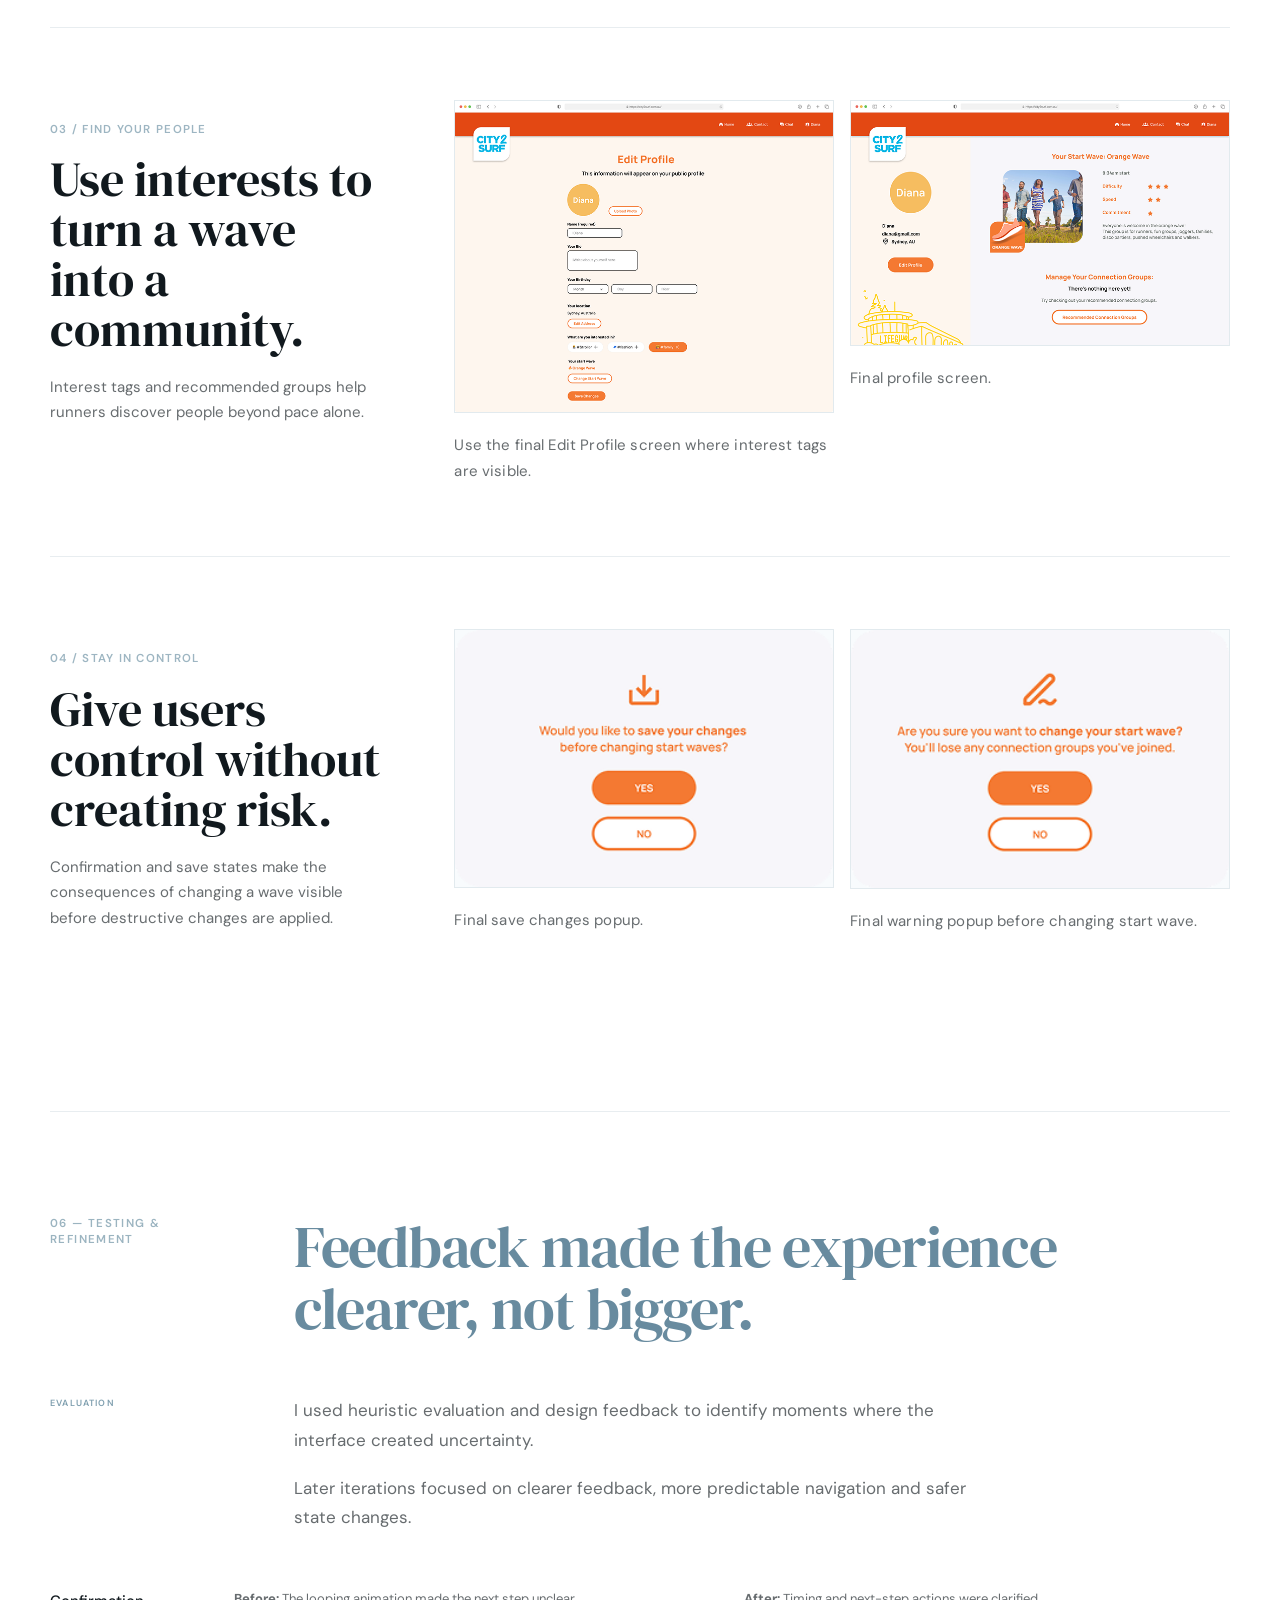
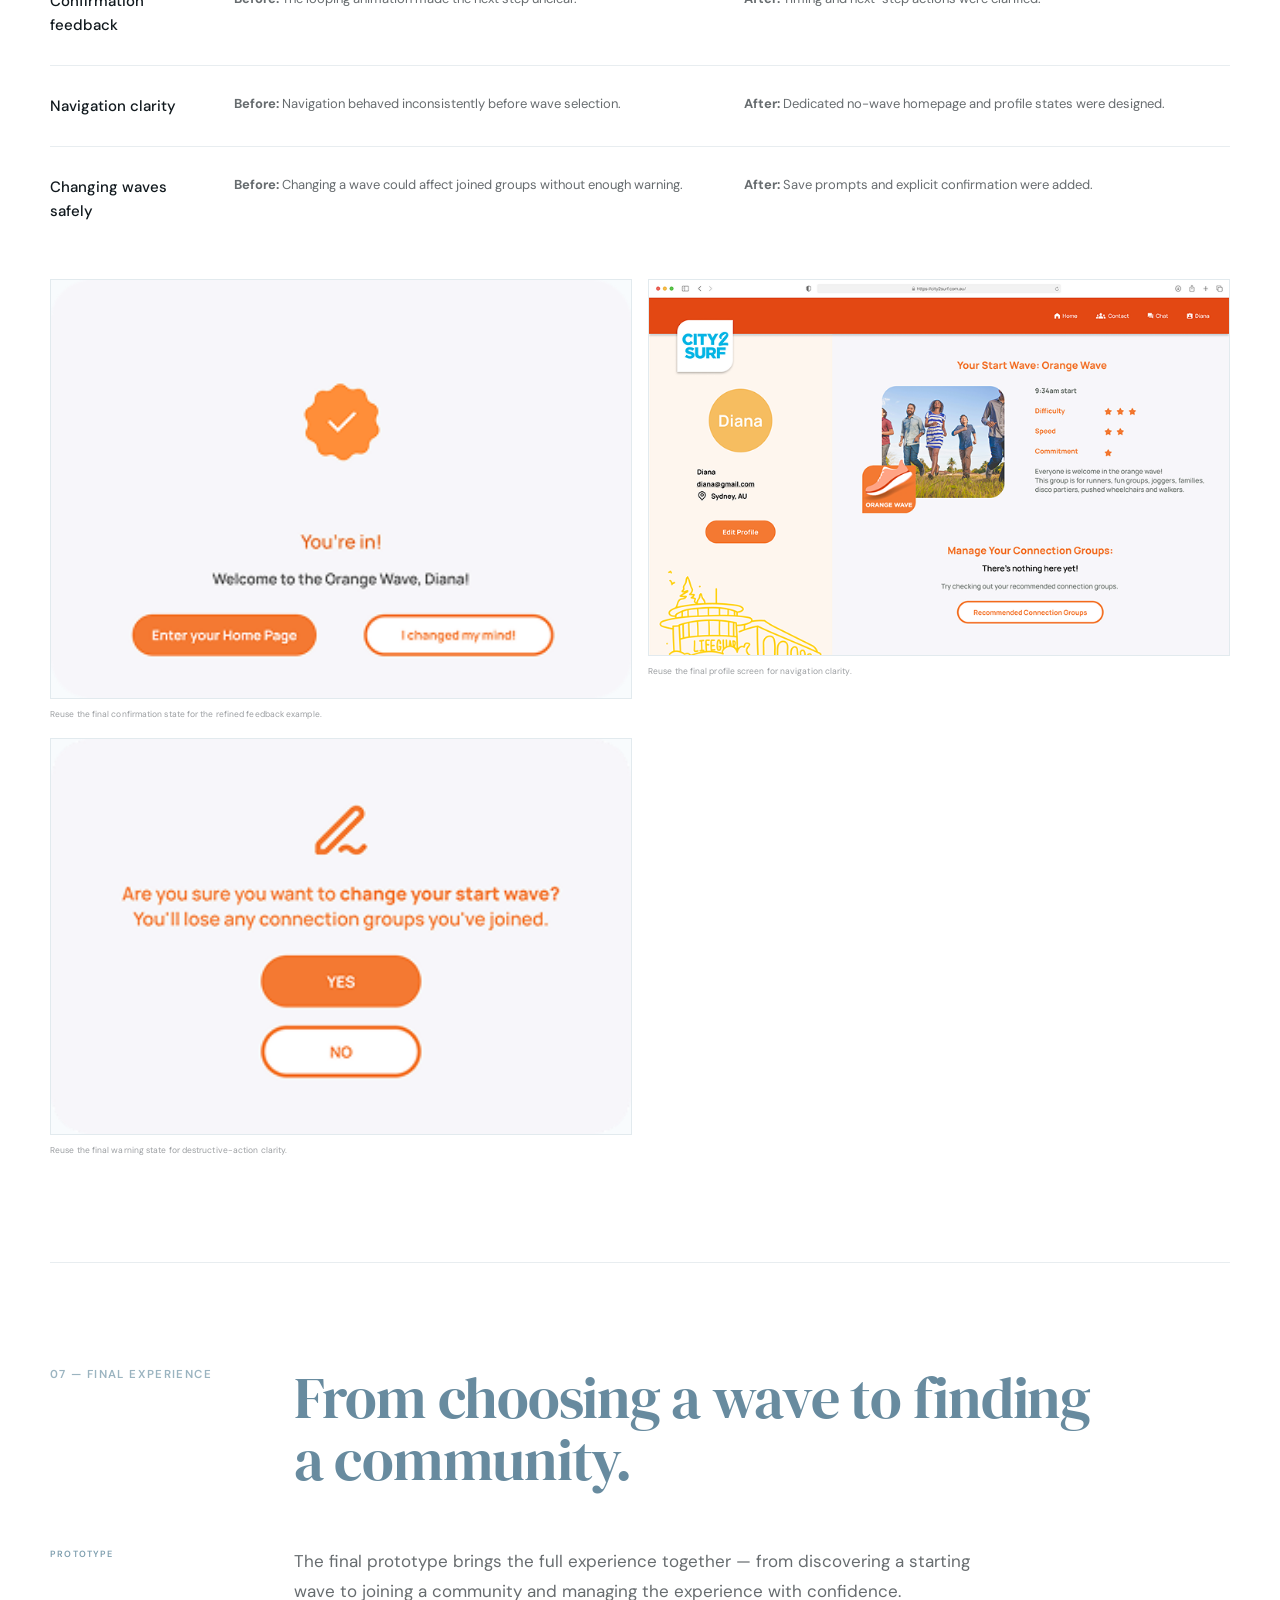
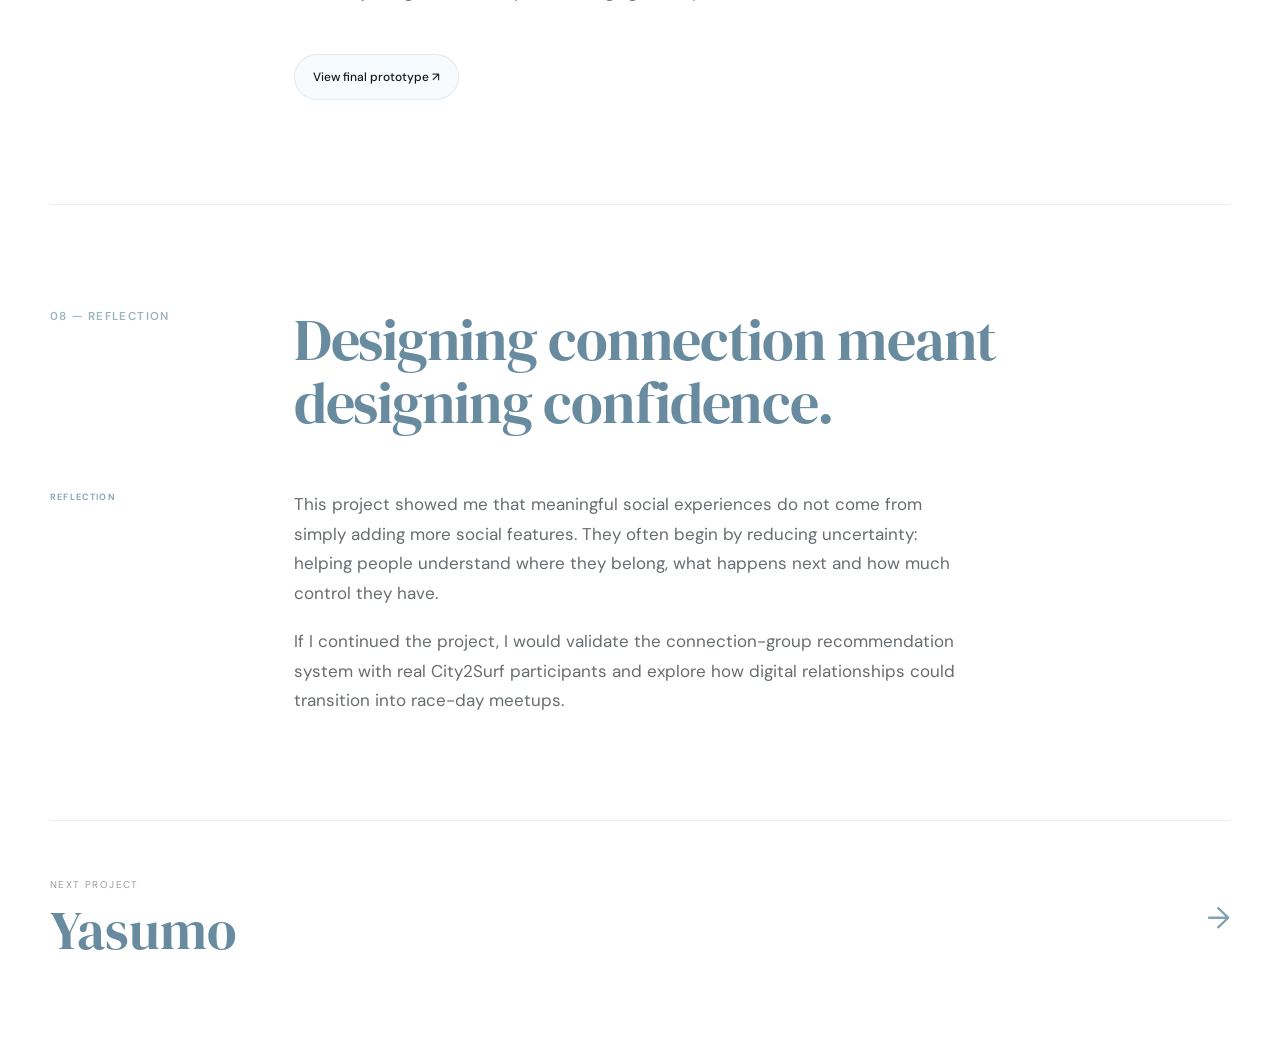
==== commit ca81cbfd: "hi" ====
--- a/city2surf.html
+++ b/city2surf.html
@@ -12,11 +12,131 @@
   <link rel="stylesheet" href="style.css">
   <script defer src="KarinaZhu.js"></script>
   <style>
+
+    :root{
+      --c2s-blue:#7898aa;
+      --c2s-blue-soft:#8ea9b8;
+      --c2s-image-bg:transparent;
+    }
+    [data-theme="light"]{
+      --c2s-blue:#688b9f;
+      --c2s-blue-soft:#7f9faf;
+      --c2s-image-bg:#ffffff;
+    }
+
+
+    .c2s-section__index{
+      font-size:11.5px !important;
+      letter-spacing:.12em !important;
+      font-weight:600 !important;
+      opacity:.78;
+      line-height:1.4;
+    }
+
+    .c2s-decision__index{
+      font-size:11.5px !important;
+      letter-spacing:.11em !important;
+      opacity:.76;
+    }
+
+    .c2s-title,
+    .c2s-section__title,
+    .c2s-next__title{
+      color:var(--c2s-blue) !important;
+    }
+
+    .c2s-kicker,
+    .c2s-section__index,
+    .c2s-label,
+    .c2s-decision__index,
+    .c2s-next__arrow{
+      color:var(--c2s-blue-soft) !important;
+    }
+
+    .c2s-image-frame,
+    .c2s-hero-media{
+      position:relative;
+      background:var(--c2s-image-bg);
+    }
+    [data-theme="light"] .c2s-image-frame,
+    [data-theme="light"] .c2s-hero-media{
+      background:#ffffff;
+    }
+
+    .c2s-image-frame img,
+    .c2s-hero-media img{
+      opacity:0;
+      filter:blur(6px);
+      transform:scale(1.006);
+      transition:
+        opacity .55s ease,
+        filter .7s ease,
+        transform .7s ease;
+    }
+
+    .c2s-image-frame img.is-loaded,
+    .c2s-hero-media img.is-loaded{
+      opacity:1;
+      filter:blur(0);
+      transform:scale(1);
+    }
+
+    .c2s-image-frame::before,
+    .c2s-hero-media::before{
+      content:"";
+      position:absolute;
+      inset:0;
+      z-index:0;
+      pointer-events:none;
+      background:
+        linear-gradient(
+          100deg,
+          transparent 20%,
+          rgba(255,255,255,.12) 40%,
+          transparent 60%
+        );
+      background-size:200% 100%;
+      animation:c2s-image-shimmer 1.5s ease-in-out infinite;
+      opacity:.55;
+    }
+
+    .c2s-image-frame.is-loaded::before,
+    .c2s-hero-media.is-loaded::before{
+      opacity:0;
+      animation:none;
+      transition:opacity .35s ease;
+    }
+
+    .c2s-image-frame img,
+    .c2s-hero-media img,
+    .c2s-image-fallback{
+      position:relative;
+      z-index:1;
+    }
+
+    @keyframes c2s-image-shimmer{
+      0%{background-position:180% 0}
+      100%{background-position:-80% 0}
+    }
+
+    @media (prefers-reduced-motion: reduce){
+      .c2s-image-frame img,
+      .c2s-hero-media img{
+        transition:none;
+        filter:none;
+        transform:none;
+      }
+      .c2s-image-frame::before,
+      .c2s-hero-media::before{
+        animation:none;
+      }
+    }
+
     .c2s-page{padding:144px 0 96px}
     .c2s-shell{width:min(1180px,calc(100% - 64px));margin:0 auto}
     .c2s-back{display:inline-flex;gap:8px;margin-bottom:72px;color:var(--color-text-muted);font-size:11px;font-weight:600;letter-spacing:.13em;text-transform:uppercase}
     .c2s-hero{display:grid;grid-template-columns:minmax(0,1.5fr) minmax(250px,.5fr);gap:80px;align-items:end;padding-bottom:56px;border-bottom:1px solid var(--color-border)}
-    .c2s-kicker,.c2s-section__index,.c2s-label,.c2s-decision__index{color:var(--color-brand);font-size:10px;font-weight:600;letter-spacing:.15em;text-transform:uppercase}
+    .c2s-kicker,.c2s-section__index,.c2s-label,.c2s-decision__index{color:var(--color-brand);font-size:9px;font-weight:600;letter-spacing:.13em;text-transform:uppercase}
     .c2s-title{margin-top:18px;color:var(--color-brand);font-family:var(--font-serif);font-size:clamp(58px,8.8vw,112px);font-weight:400;line-height:.94;letter-spacing:-.035em}
     .c2s-thesis{margin-top:28px;max-width:760px;color:var(--color-text-primary);font-size:clamp(24px,3.2vw,44px);font-weight:500;line-height:1.12;letter-spacing:-.025em}
     .c2s-meta{display:grid;gap:18px}
@@ -32,7 +152,7 @@
     .c2s-copy{color:var(--color-text-secondary);font-size:17px;line-height:1.75}
     .c2s-copy p+p{margin-top:18px}
     .c2s-visual{margin-top:56px}
-    .c2s-caption{margin-top:12px;color:var(--color-text-muted);font-size:11px}
+    .c2s-caption{margin-top:10px;color:var(--color-text-muted);font-size:8.5px;line-height:1.45;letter-spacing:.01em}
     .c2s-placeholder{display:grid;place-items:center;min-height:380px;padding:36px;border:1px dashed rgba(111,143,162,.36);border-radius:16px;background:var(--color-surface);color:var(--color-text-muted);text-align:center}
     .c2s-placeholder strong{display:block;margin-bottom:8px;color:var(--color-accent);font-size:14px;font-weight:500}
     .c2s-insights,.c2s-strategy{display:grid;grid-template-columns:repeat(3,1fr);gap:1px;margin-top:56px;background:var(--color-border);border:1px solid var(--color-border);border-radius:16px;overflow:hidden}
@@ -148,8 +268,7 @@
 </section>
 
 <figure class="c2s-hero-media reveal">
-  <img src="city2surf-01-hero-final.jpg" alt="City2Surf final interface mockup"
-       onerror="this.style.display='none';this.nextElementSibling.style.display='grid';">
+  <img src="city2surf-01-hero-final.jpg" alt="City2Surf final interface mockup">
   <div class="c2s-image-fallback">
     <div><strong>city2surf-01-hero-final.jpg</strong>Screenshot the laptop mockup from City2Surf 2.0, page 1, top-right.</div>
   </div>
@@ -182,7 +301,7 @@
     </div>
   </div>
 <figure class="c2s-image-frame">
-  <img src="city2surf-02-existing-start-waves.jpg" alt="Original City2Surf starting wave system" onerror="this.style.display='none';this.nextElementSibling.style.display='grid';">
+  <img src="city2surf-02-existing-start-waves.jpg" alt="Original City2Surf starting wave system">
   <div class="c2s-image-fallback">
     <div><strong>city2surf-02-existing-start-waves.jpg</strong>Save your screenshot with this exact filename and place it beside this HTML file.</div>
   </div>
@@ -209,28 +328,28 @@
   </div>
   <div class="c2s-shot-grid c2s-visual">
 <figure class="c2s-image-frame c2s-image-frame--half">
-  <img src="city2surf-03-research-meetup.jpg" alt="Meetup competitor research" onerror="this.style.display='none';this.nextElementSibling.style.display='grid';">
+  <img src="city2surf-03-research-meetup.jpg" alt="Meetup competitor research">
   <div class="c2s-image-fallback">
     <div><strong>city2surf-03-research-meetup.jpg</strong>Save your screenshot with this exact filename and place it beside this HTML file.</div>
   </div>
   <p class="c2s-caption">City2Surf 1.0, page 2 — Meetup research board.</p>
 </figure>
 <figure class="c2s-image-frame c2s-image-frame--half">
-  <img src="city2surf-04-research-eventbrite.jpg" alt="Eventbrite competitor research" onerror="this.style.display='none';this.nextElementSibling.style.display='grid';">
+  <img src="city2surf-04-research-eventbrite.jpg" alt="Eventbrite competitor research">
   <div class="c2s-image-fallback">
     <div><strong>city2surf-04-research-eventbrite.jpg</strong>Save your screenshot with this exact filename and place it beside this HTML file.</div>
   </div>
   <p class="c2s-caption">City2Surf 1.0, page 2 — Eventbrite research board.</p>
 </figure>
 <figure class="c2s-image-frame c2s-image-frame--half">
-  <img src="city2surf-05-research-campfire.jpg" alt="Niantic Campfire competitor research" onerror="this.style.display='none';this.nextElementSibling.style.display='grid';">
+  <img src="city2surf-05-research-campfire.jpg" alt="Niantic Campfire competitor research">
   <div class="c2s-image-fallback">
     <div><strong>city2surf-05-research-campfire.jpg</strong>Save your screenshot with this exact filename and place it beside this HTML file.</div>
   </div>
   <p class="c2s-caption">City2Surf 1.0, page 2 — Niantic Campfire research board.</p>
 </figure>
 <figure class="c2s-image-frame c2s-image-frame--half">
-  <img src="city2surf-06-research-nextdoor.jpg" alt="Nextdoor competitor research" onerror="this.style.display='none';this.nextElementSibling.style.display='grid';">
+  <img src="city2surf-06-research-nextdoor.jpg" alt="Nextdoor competitor research">
   <div class="c2s-image-fallback">
     <div><strong>city2surf-06-research-nextdoor.jpg</strong>Save your screenshot with this exact filename and place it beside this HTML file.</div>
   </div>
@@ -262,14 +381,14 @@
       <div><p class="c2s-decision__index">01 / Find your wave</p><h3>Make choosing a starting wave effortless.</h3><p>I designed two paths: <strong>Get my match</strong> for users who want guidance and <strong>Explore all waves</strong> for users who already know what they want.</p></div>
       <div class="c2s-shot-grid">
         <figure class="c2s-image-frame c2s-image-frame--half">
-  <img src="city2surf-07-start-wave-landing.jpg" alt="Final Start Waves landing page" onerror="this.style.display='none';this.nextElementSibling.style.display='grid';">
+  <img src="city2surf-07-start-wave-landing.jpg" alt="Final Start Waves landing page">
   <div class="c2s-image-fallback">
     <div><strong>city2surf-07-start-wave-landing.jpg</strong>Save your screenshot with this exact filename and place it beside this HTML file.</div>
   </div>
   <p class="c2s-caption">Iteration 4 final Start Waves landing page.</p>
 </figure>
         <figure class="c2s-image-frame c2s-image-frame--half">
-  <img src="city2surf-08-explore-start-waves.jpg" alt="Final Explore Start Waves page" onerror="this.style.display='none';this.nextElementSibling.style.display='grid';">
+  <img src="city2surf-08-explore-start-waves.jpg" alt="Final Explore Start Waves page">
   <div class="c2s-image-fallback">
     <div><strong>city2surf-08-explore-start-waves.jpg</strong>Save your screenshot with this exact filename and place it beside this HTML file.</div>
   </div>
@@ -284,14 +403,14 @@
       <div><p class="c2s-decision__index">02 / Belong</p><h3>Turn selection into a sense of belonging.</h3><p>Confirmation feedback and wave-specific colour create a clearer transition from selection into a distinct community experience.</p></div>
       <div class="c2s-shot-grid">
         <figure class="c2s-image-frame c2s-image-frame--half">
-  <img src="city2surf-09-youre-in.jpg" alt="You're in confirmation state" onerror="this.style.display='none';this.nextElementSibling.style.display='grid';">
+  <img src="city2surf-09-youre-in.jpg" alt="You're in confirmation state">
   <div class="c2s-image-fallback">
     <div><strong>city2surf-09-youre-in.jpg</strong>Save your screenshot with this exact filename and place it beside this HTML file.</div>
   </div>
   <p class="c2s-caption">Final join confirmation state.</p>
 </figure>
         <figure class="c2s-image-frame c2s-image-frame--half">
-  <img src="city2surf-10-orange-wave-home.jpg" alt="Orange Wave homepage" onerror="this.style.display='none';this.nextElementSibling.style.display='grid';">
+  <img src="city2surf-10-orange-wave-home.jpg" alt="Orange Wave homepage">
   <div class="c2s-image-fallback">
     <div><strong>city2surf-10-orange-wave-home.jpg</strong>Save your screenshot with this exact filename and place it beside this HTML file.</div>
   </div>
@@ -306,14 +425,14 @@
       <div><p class="c2s-decision__index">03 / Find your people</p><h3>Use interests to turn a wave into a community.</h3><p>Interest tags and recommended groups help runners discover people beyond pace alone.</p></div>
       <div class="c2s-shot-grid">
         <figure class="c2s-image-frame c2s-image-frame--half">
-  <img src="city2surf-12-edit-profile.jpg" alt="Edit profile with interests" onerror="this.style.display='none';this.nextElementSibling.style.display='grid';">
+  <img src="city2surf-12-edit-profile.jpg" alt="Edit profile with interests">
   <div class="c2s-image-fallback">
     <div><strong>city2surf-12-edit-profile.jpg</strong>Save your screenshot with this exact filename and place it beside this HTML file.</div>
   </div>
   <p class="c2s-caption">Use the final Edit Profile screen where interest tags are visible.</p>
 </figure>
         <figure class="c2s-image-frame c2s-image-frame--half">
-  <img src="city2surf-11-profile.jpg" alt="City2Surf profile and recommended groups" onerror="this.style.display='none';this.nextElementSibling.style.display='grid';">
+  <img src="city2surf-11-profile.jpg" alt="City2Surf profile and recommended groups">
   <div class="c2s-image-fallback">
     <div><strong>city2surf-11-profile.jpg</strong>Save your screenshot with this exact filename and place it beside this HTML file.</div>
   </div>
@@ -328,14 +447,14 @@
       <div><p class="c2s-decision__index">04 / Stay in control</p><h3>Give users control without creating risk.</h3><p>Confirmation and save states make the consequences of changing a wave visible before destructive changes are applied.</p></div>
       <div class="c2s-shot-grid">
         <figure class="c2s-image-frame c2s-image-frame--half">
-  <img src="city2surf-13-save-changes.jpg" alt="Save Changes confirmation" onerror="this.style.display='none';this.nextElementSibling.style.display='grid';">
+  <img src="city2surf-13-save-changes.jpg" alt="Save Changes confirmation">
   <div class="c2s-image-fallback">
     <div><strong>city2surf-13-save-changes.jpg</strong>Save your screenshot with this exact filename and place it beside this HTML file.</div>
   </div>
   <p class="c2s-caption">Final save changes popup.</p>
 </figure>
         <figure class="c2s-image-frame c2s-image-frame--half">
-  <img src="city2surf-14-change-wave.jpg" alt="Change Start Wave confirmation" onerror="this.style.display='none';this.nextElementSibling.style.display='grid';">
+  <img src="city2surf-14-change-wave.jpg" alt="Change Start Wave confirmation">
   <div class="c2s-image-fallback">
     <div><strong>city2surf-14-change-wave.jpg</strong>Save your screenshot with this exact filename and place it beside this HTML file.</div>
   </div>
@@ -365,21 +484,21 @@
   </div>
   <div class="c2s-shot-grid c2s-visual">
 <figure class="c2s-image-frame c2s-image-frame--half">
-  <img src="city2surf-09-youre-in.jpg" alt="Final confirmation feedback" onerror="this.style.display='none';this.nextElementSibling.style.display='grid';">
+  <img src="city2surf-09-youre-in.jpg" alt="Final confirmation feedback">
   <div class="c2s-image-fallback">
     <div><strong>city2surf-09-youre-in.jpg</strong>Save your screenshot with this exact filename and place it beside this HTML file.</div>
   </div>
   <p class="c2s-caption">Reuse the final confirmation state for the refined feedback example.</p>
 </figure>
 <figure class="c2s-image-frame c2s-image-frame--half">
-  <img src="city2surf-11-profile.jpg" alt="Final profile navigation state" onerror="this.style.display='none';this.nextElementSibling.style.display='grid';">
+  <img src="city2surf-11-profile.jpg" alt="Final profile navigation state">
   <div class="c2s-image-fallback">
     <div><strong>city2surf-11-profile.jpg</strong>Save your screenshot with this exact filename and place it beside this HTML file.</div>
   </div>
   <p class="c2s-caption">Reuse the final profile screen for navigation clarity.</p>
 </figure>
 <figure class="c2s-image-frame c2s-image-frame--half">
-  <img src="city2surf-14-change-wave.jpg" alt="Final change wave warning" onerror="this.style.display='none';this.nextElementSibling.style.display='grid';">
+  <img src="city2surf-14-change-wave.jpg" alt="Final change wave warning">
   <div class="c2s-image-fallback">
     <div><strong>city2surf-14-change-wave.jpg</strong>Save your screenshot with this exact filename and place it beside this HTML file.</div>
   </div>
@@ -387,58 +506,28 @@
 </figure>
   </div>
 </section>
+
 
 <section class="c2s-section reveal">
   <div class="c2s-section__head">
     <p class="c2s-section__index">07 — Final Experience</p>
     <h2 class="c2s-section__title">From choosing a wave to finding a community.</h2>
   </div>
-  <div class="c2s-final">
-<figure class="c2s-image-frame">
-  <img src="city2surf-07-start-wave-landing.jpg" alt="Discover your starting wave" onerror="this.style.display='none';this.nextElementSibling.style.display='grid';">
-  <div class="c2s-image-fallback">
-    <div><strong>city2surf-07-start-wave-landing.jpg</strong>Save your screenshot with this exact filename and place it beside this HTML file.</div>
-  </div>
-  <p class="c2s-caption">01 — Discover your wave</p>
-</figure>
-<figure class="c2s-image-frame">
-  <img src="city2surf-08-explore-start-waves.jpg" alt="Explore starting waves" onerror="this.style.display='none';this.nextElementSibling.style.display='grid';">
-  <div class="c2s-image-fallback">
-    <div><strong>city2surf-08-explore-start-waves.jpg</strong>Save your screenshot with this exact filename and place it beside this HTML file.</div>
-  </div>
-  <p class="c2s-caption">02 — Choose what fits you</p>
-</figure>
-<figure class="c2s-image-frame">
-  <img src="city2surf-09-youre-in.jpg" alt="Join confirmation" onerror="this.style.display='none';this.nextElementSibling.style.display='grid';">
-  <div class="c2s-image-fallback">
-    <div><strong>city2surf-09-youre-in.jpg</strong>Save your screenshot with this exact filename and place it beside this HTML file.</div>
-  </div>
-  <p class="c2s-caption">03 — Join</p>
-</figure>
-<figure class="c2s-image-frame">
-  <img src="city2surf-10-orange-wave-home.jpg" alt="Orange Wave homepage" onerror="this.style.display='none';this.nextElementSibling.style.display='grid';">
-  <div class="c2s-image-fallback">
-    <div><strong>city2surf-10-orange-wave-home.jpg</strong>Save your screenshot with this exact filename and place it beside this HTML file.</div>
-  </div>
-  <p class="c2s-caption">04 — Enter your wave</p>
-</figure>
-<figure class="c2s-image-frame">
-  <img src="city2surf-12-edit-profile.jpg" alt="Build your runner profile" onerror="this.style.display='none';this.nextElementSibling.style.display='grid';">
-  <div class="c2s-image-fallback">
-    <div><strong>city2surf-12-edit-profile.jpg</strong>Save your screenshot with this exact filename and place it beside this HTML file.</div>
-  </div>
-  <p class="c2s-caption">05 — Build your profile</p>
-</figure>
-<figure class="c2s-image-frame">
-  <img src="city2surf-11-profile.jpg" alt="Discover recommended groups" onerror="this.style.display='none';this.nextElementSibling.style.display='grid';">
-  <div class="c2s-image-fallback">
-    <div><strong>city2surf-11-profile.jpg</strong>Save your screenshot with this exact filename and place it beside this HTML file.</div>
-  </div>
-  <p class="c2s-caption">06 — Discover your people</p>
-</figure>
-  </div>
-  <div class="c2s-actions">
-    <a class="c2s-button" href="https://www.figma.com/proto/Aj1CnPZFbpNHQB0G7zyW2Y/Interface-Design-Final-Prototype?node-id=19-17718&p=f&viewport=-134%2C-930%2C0.06&t=klb0oBT9Qfg6wygb-1&scaling=scale-down&content-scaling=fixed&starting-point-node-id=19%3A17691&page-id=0%3A1" target="_blank" rel="noopener noreferrer">View prototype ↗</a>
+
+  <div class="c2s-copy-grid">
+    <p class="c2s-label">Prototype</p>
+    <div class="c2s-copy">
+      <p>The final prototype brings the full experience together — from discovering a starting wave to joining a community and managing the experience with confidence.</p>
+
+      <div class="c2s-actions">
+        <a class="c2s-button"
+           href="https://www.figma.com/proto/Aj1CnPZFbpNHQB0G7zyW2Y/Interface-Design-Final-Prototype?node-id=19-17718&p=f&viewport=-134%2C-930%2C0.06&t=klb0oBT9Qfg6wygb-1&scaling=scale-down&content-scaling=fixed&starting-point-node-id=19%3A17691&page-id=0%3A1"
+           target="_blank"
+           rel="noopener noreferrer">
+          View final prototype ↗
+        </a>
+      </div>
+    </div>
   </div>
 </section>
 
--- a/style.css
+++ b/style.css
@@ -2569,3 +2569,24 @@
 .case-study-media iframe {
   border-radius: 0 !important;
 }
+
+
+/* ==========================================================
+   IMAGE LOADING POLISH — smoother card/media rendering
+   ========================================================== */
+
+.csc-img-panel,
+.case-study-media {
+  background: rgba(111, 143, 162, 0.05);
+}
+
+.csc-static,
+.case-study-media img {
+  opacity: 0;
+  transition: opacity 0.45s ease;
+}
+
+.csc-static.is-loaded,
+.case-study-media img.is-loaded {
+  opacity: 1;
+}
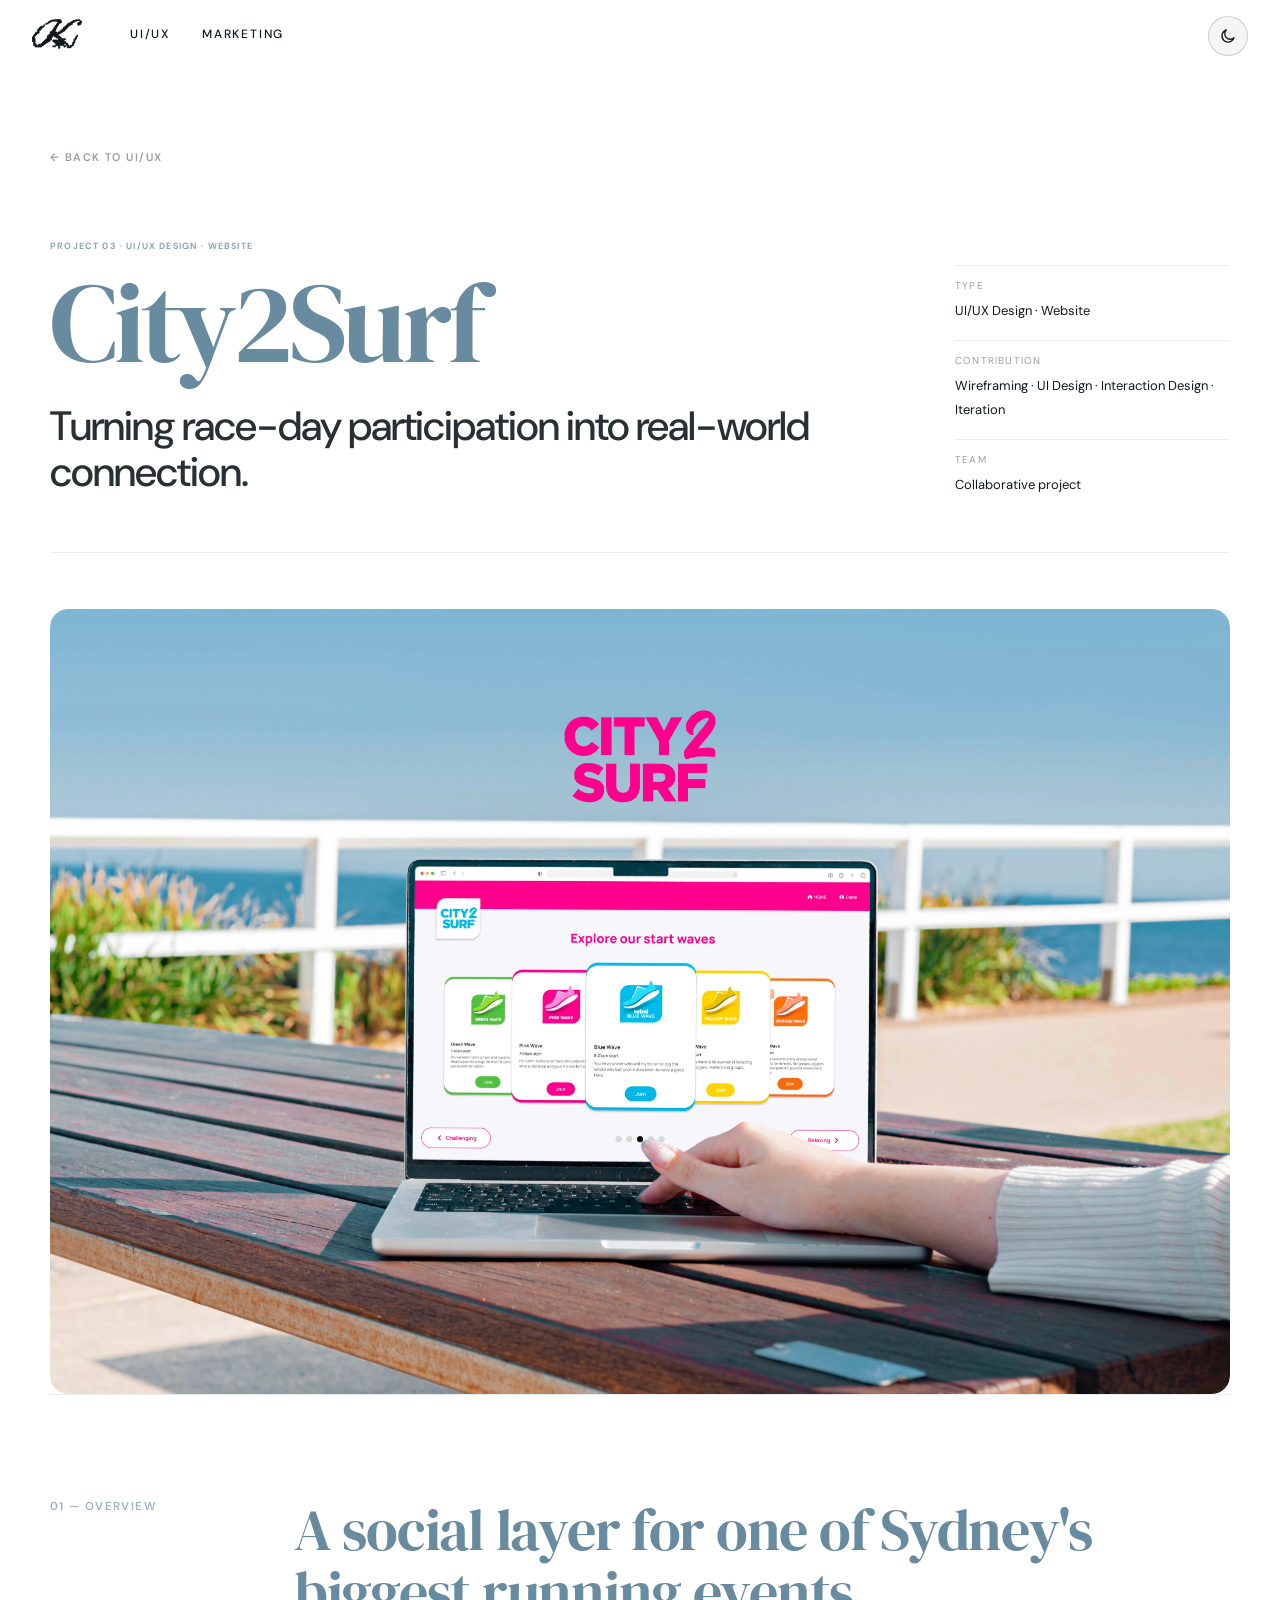
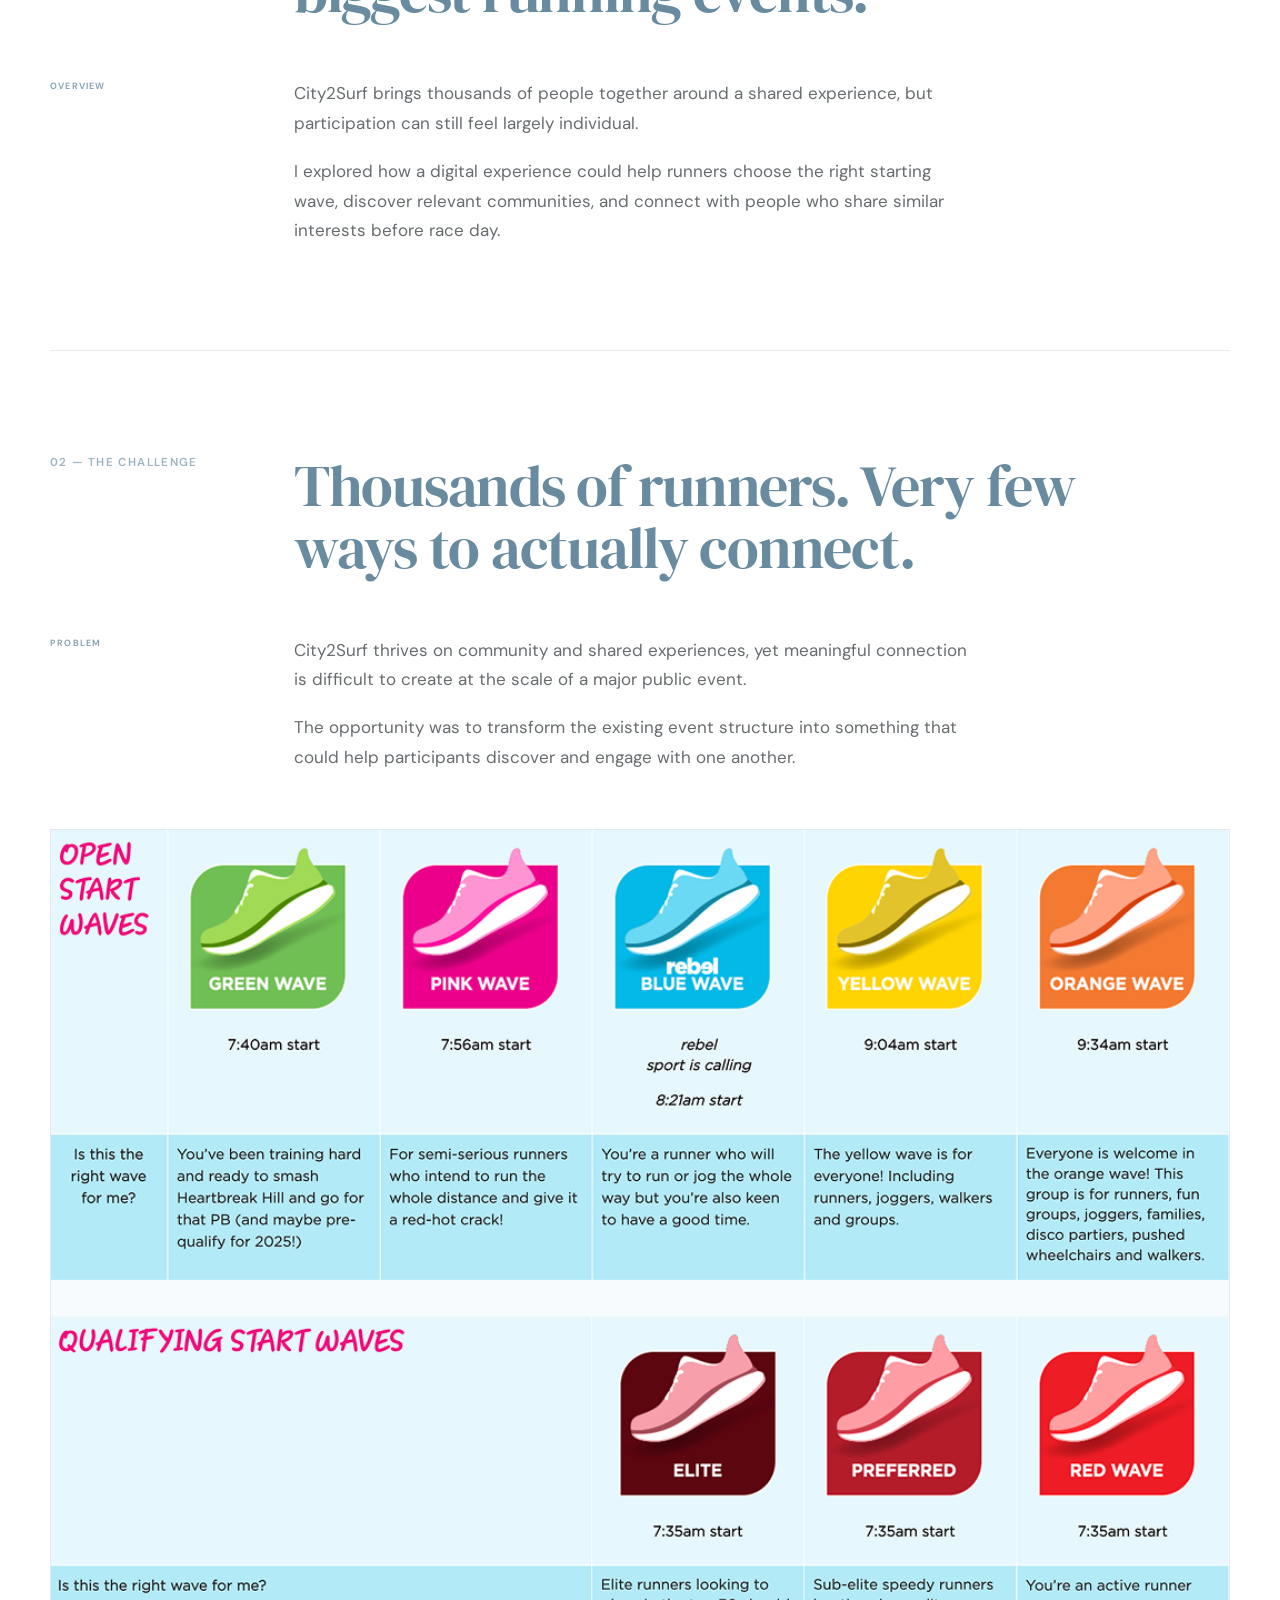
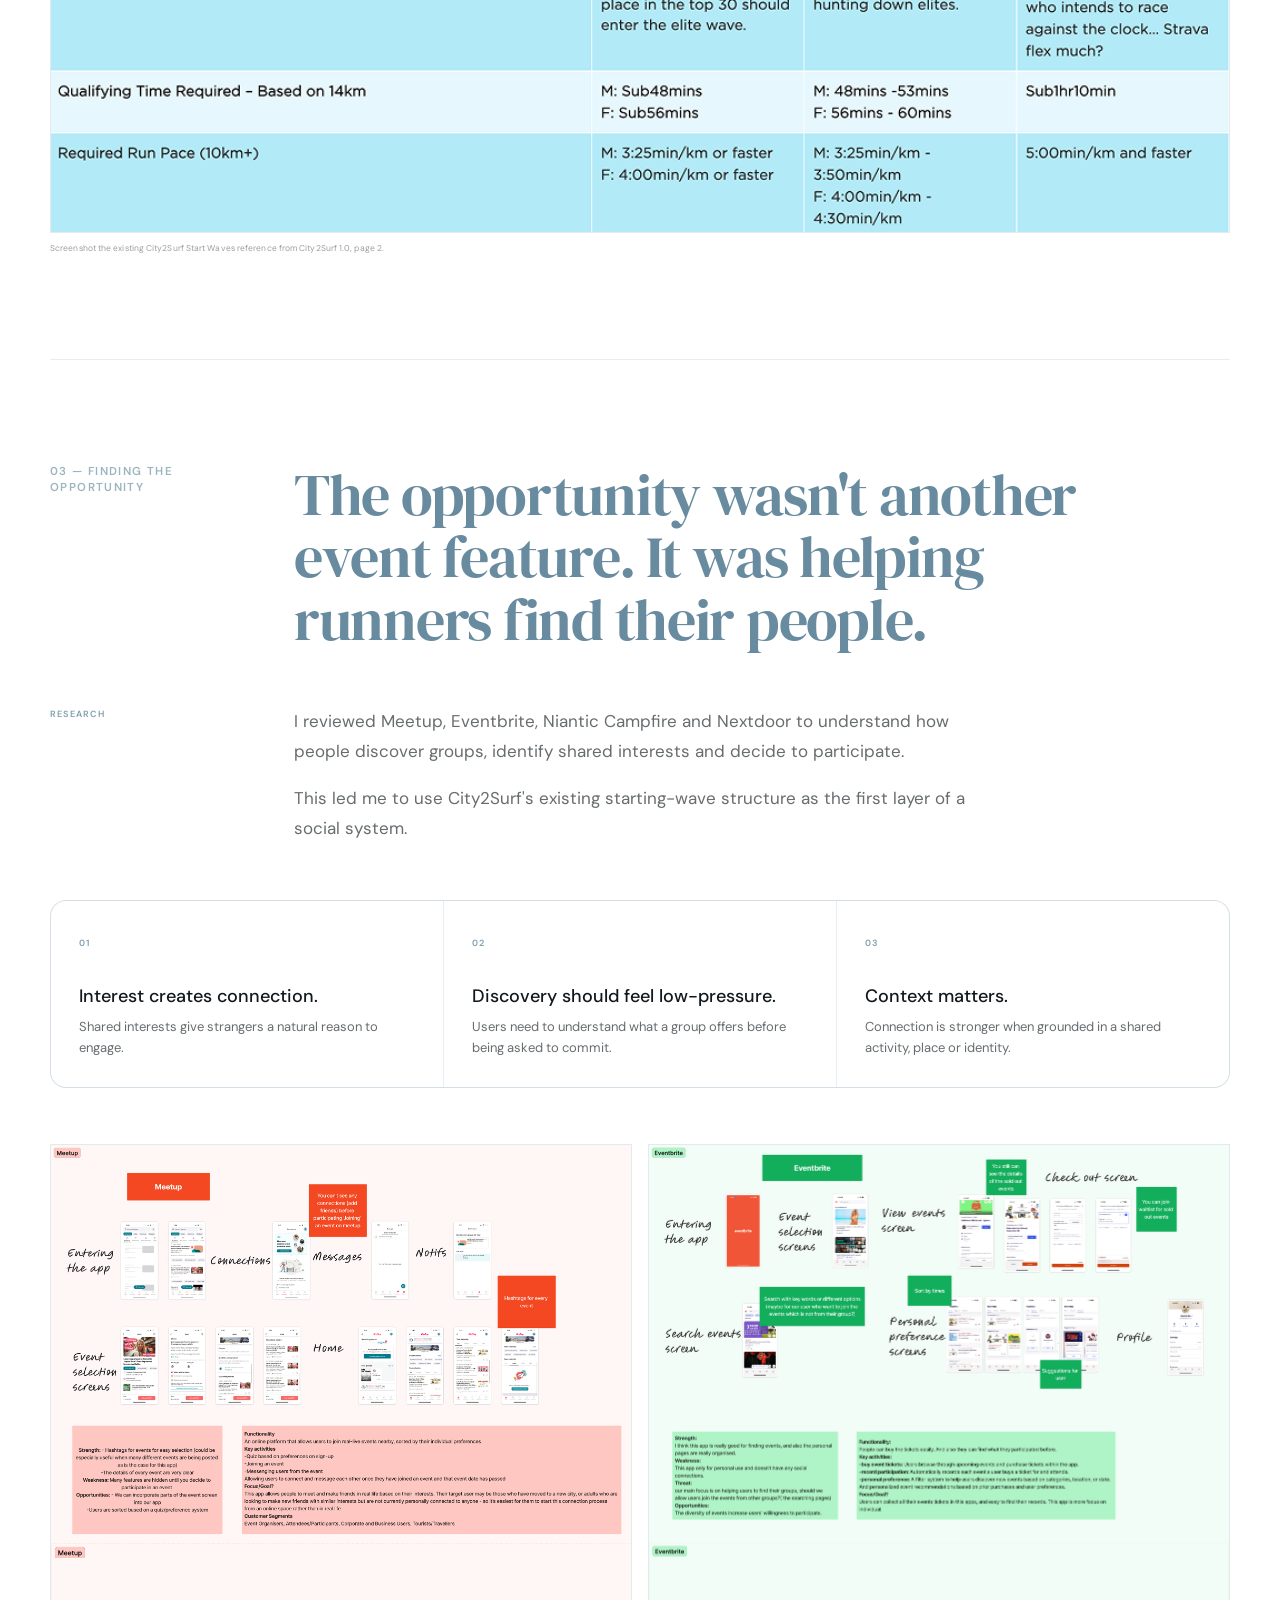
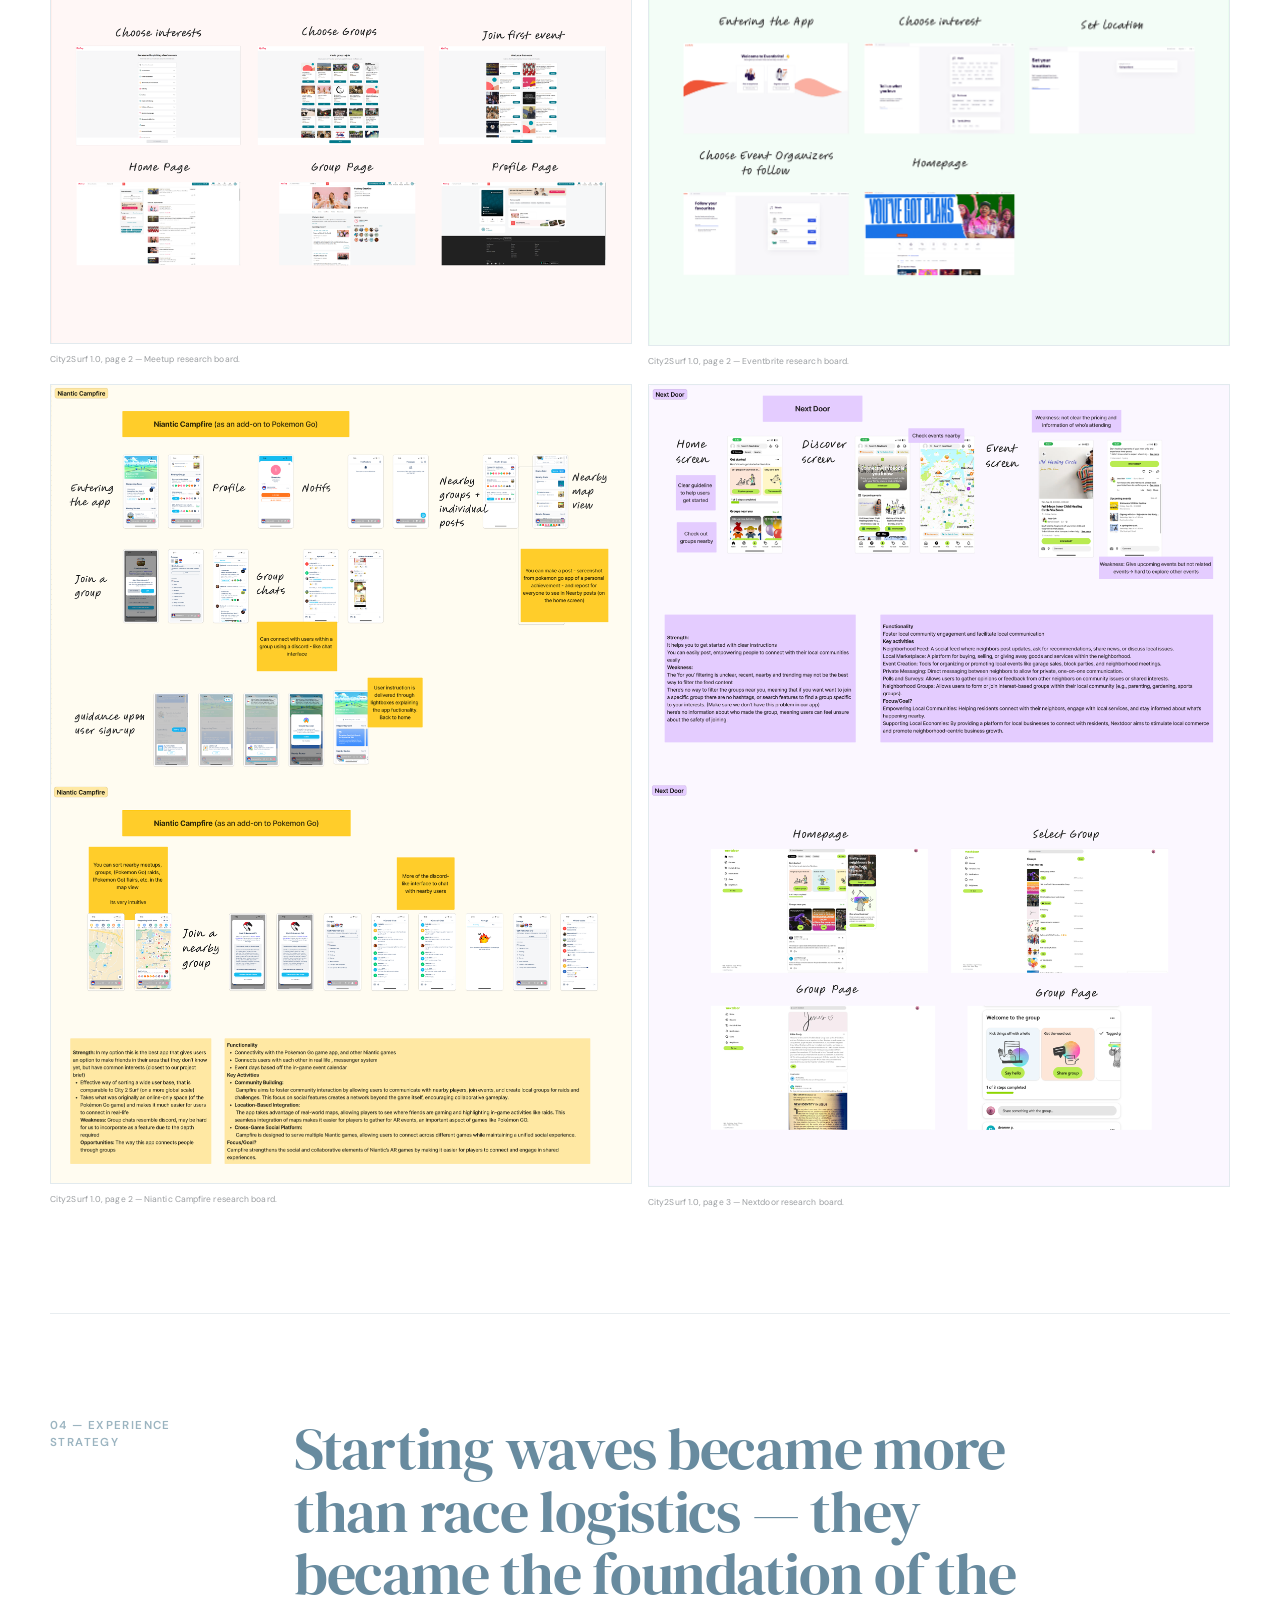
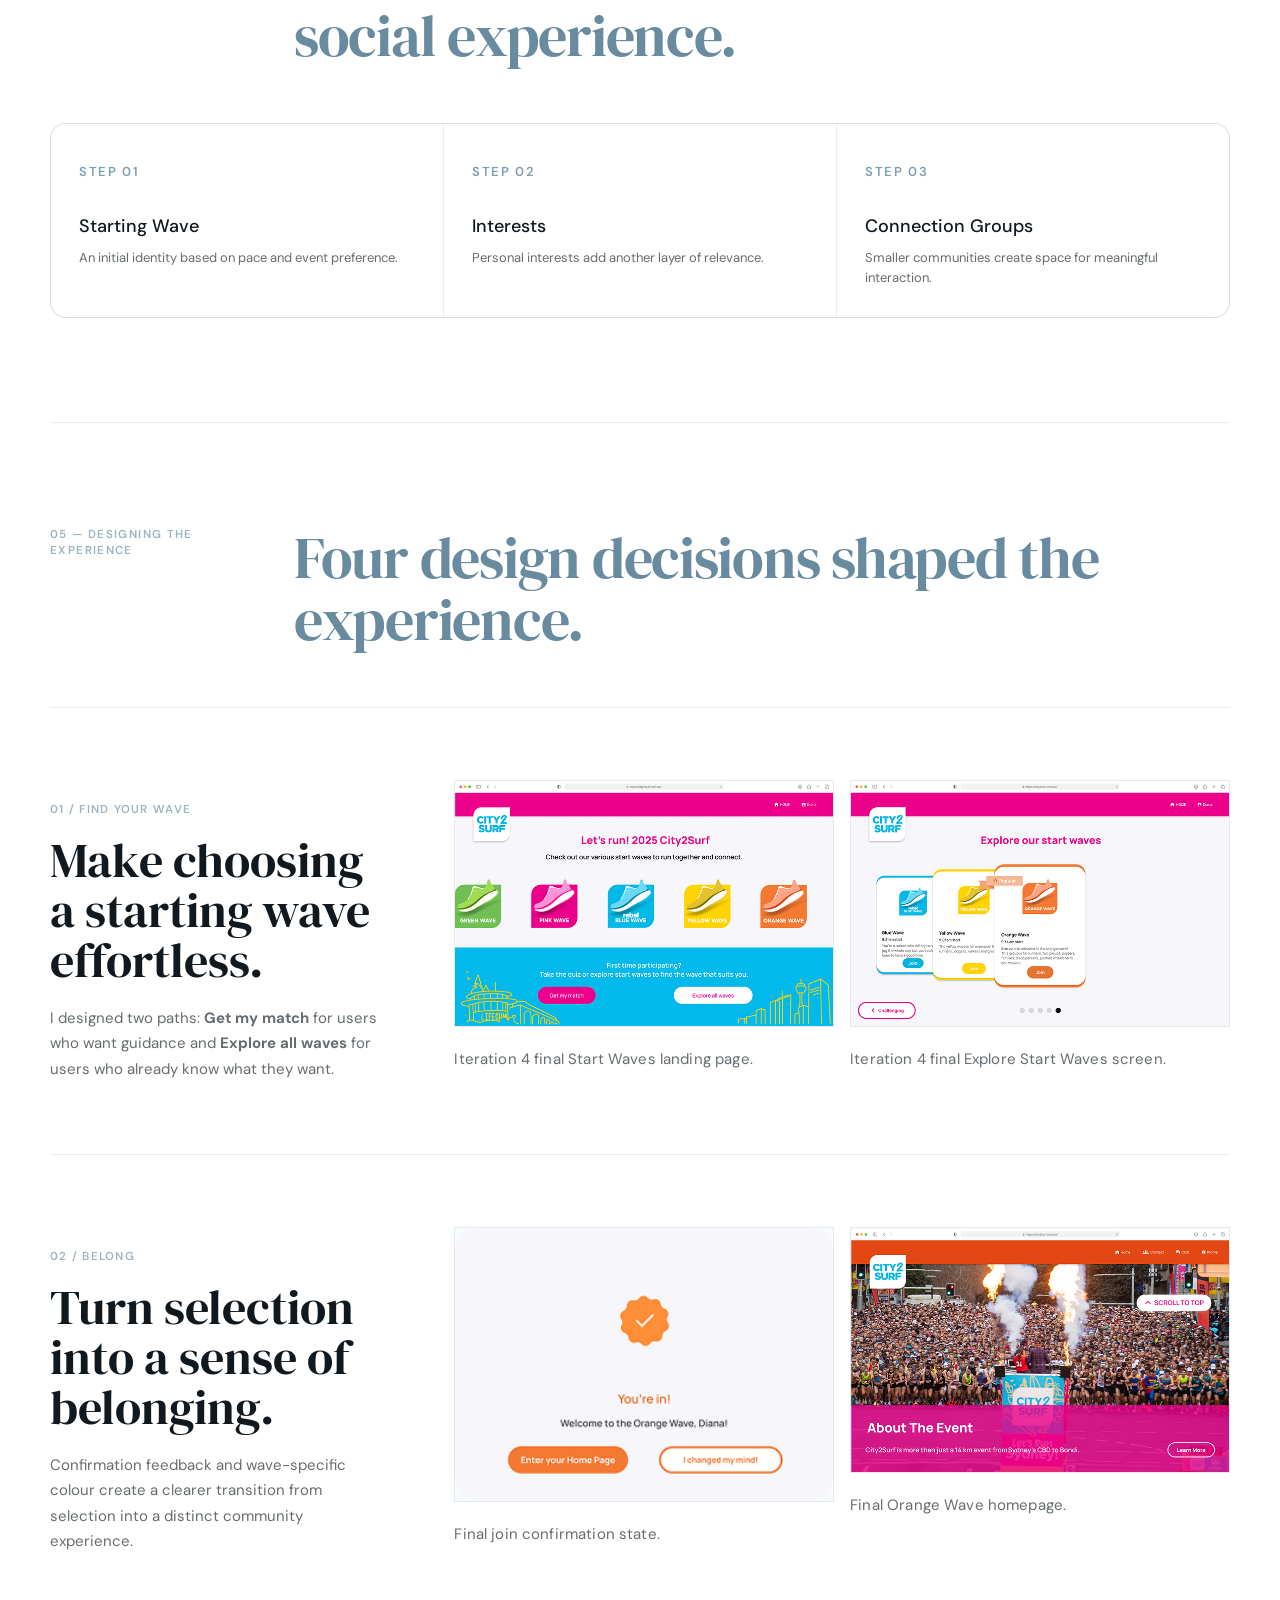
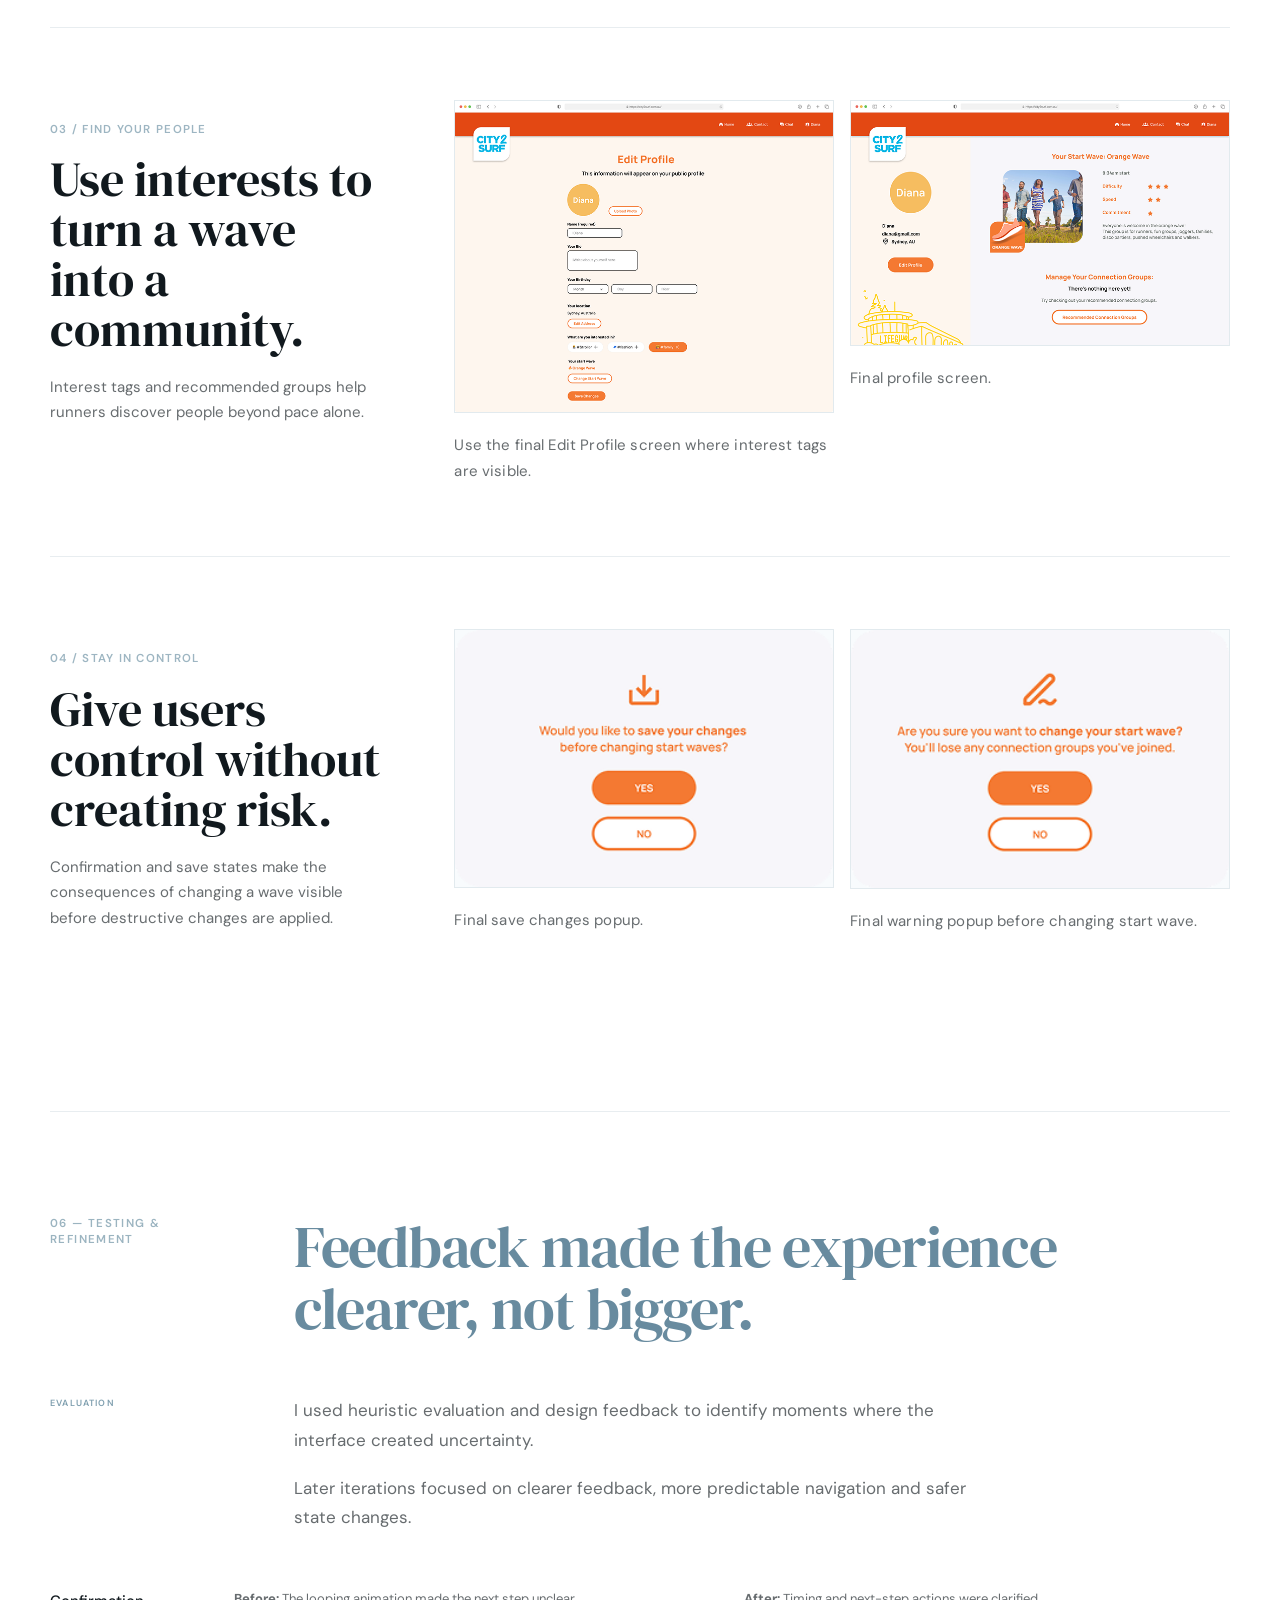
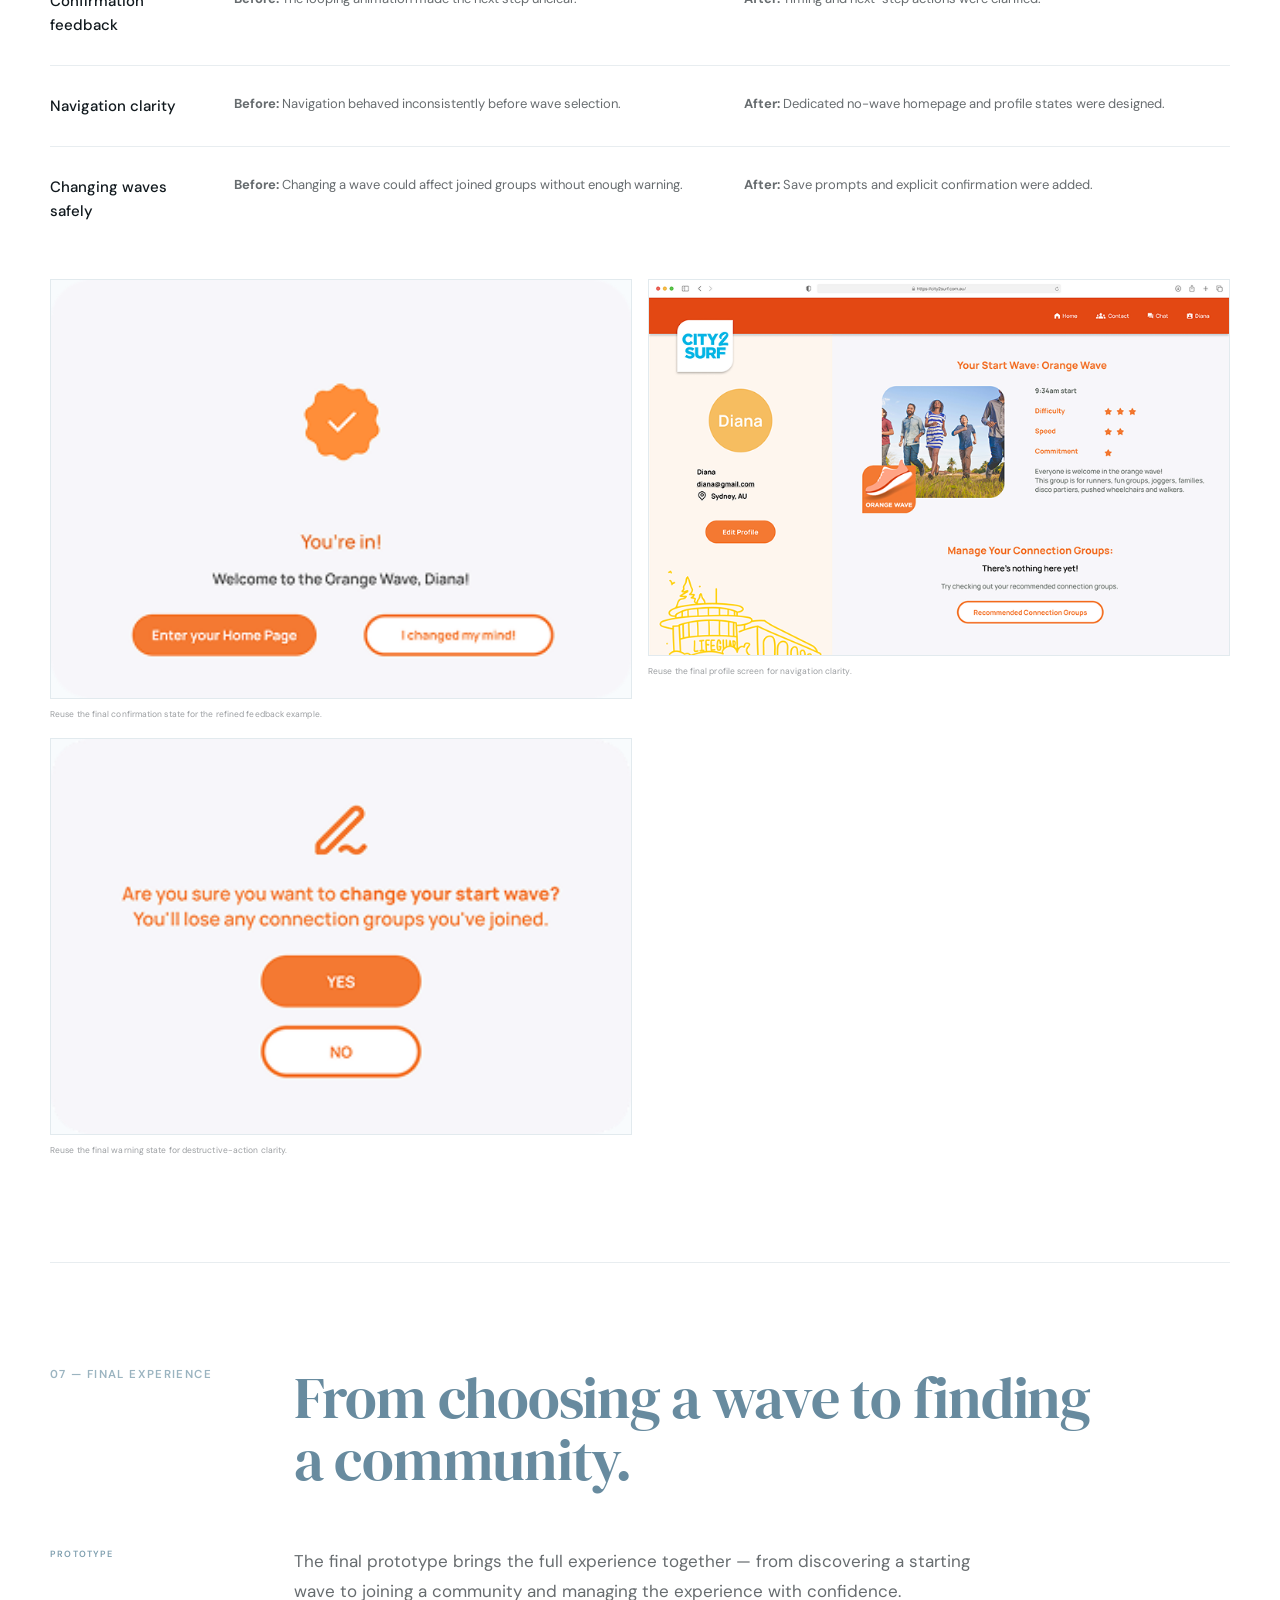
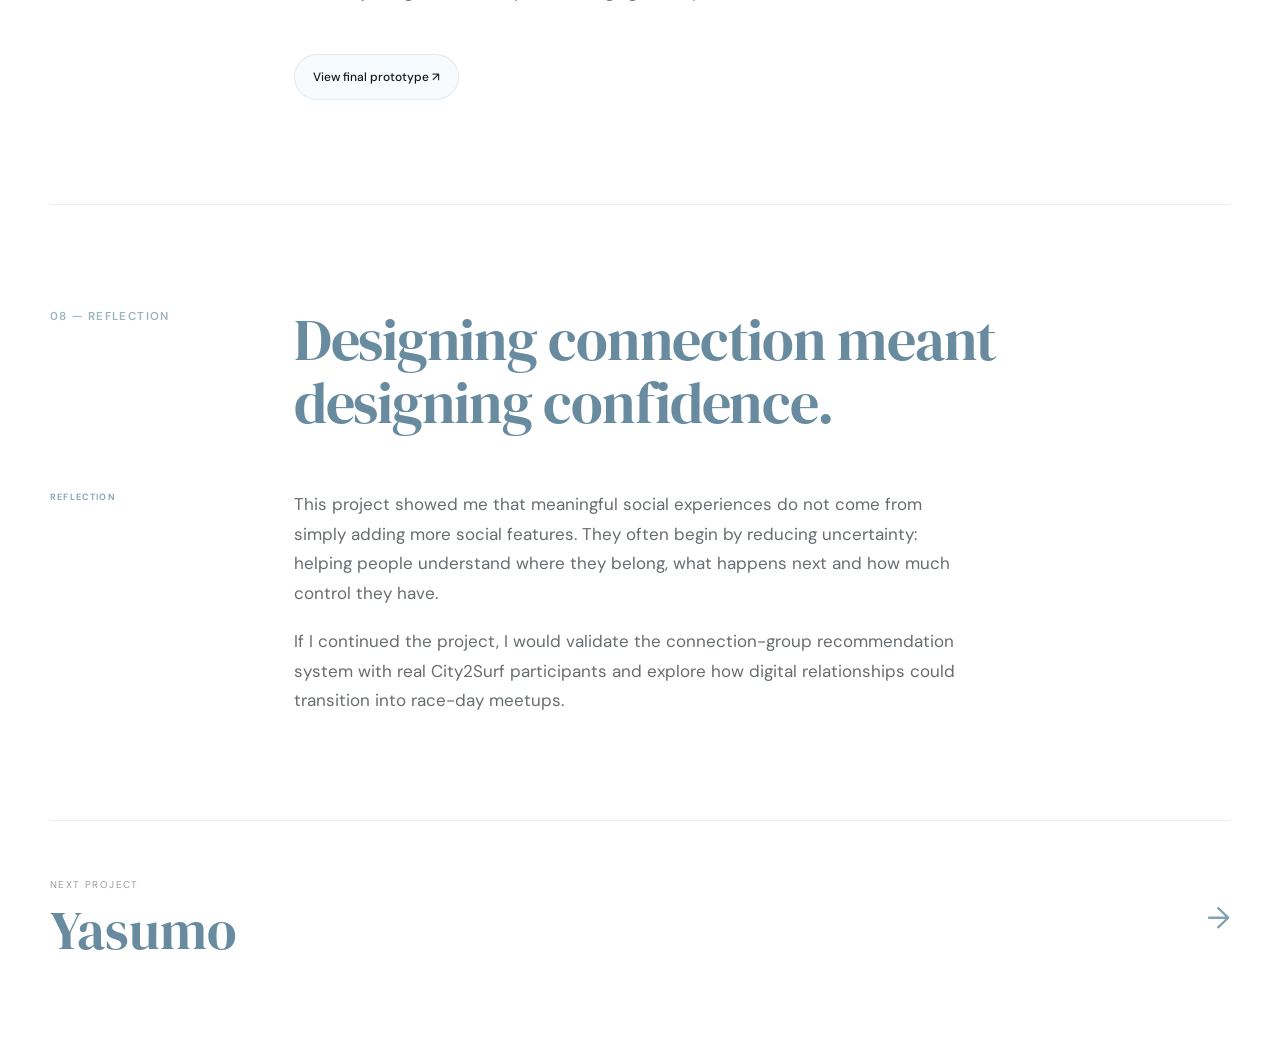
==== commit 00da1db4: "UP" ====
--- a/city2surf.html
+++ b/city2surf.html
@@ -256,7 +256,7 @@
 
 <section class="c2s-hero reveal">
   <div>
-    <p class="c2s-kicker">Project 02 · UI/UX Design · Website</p>
+    <p class="c2s-kicker">Project 03 · UI/UX Design · Website</p>
     <h1 class="c2s-title">City2Surf</h1>
     <p class="c2s-thesis">Turning race-day participation into real-world connection.</p>
   </div>
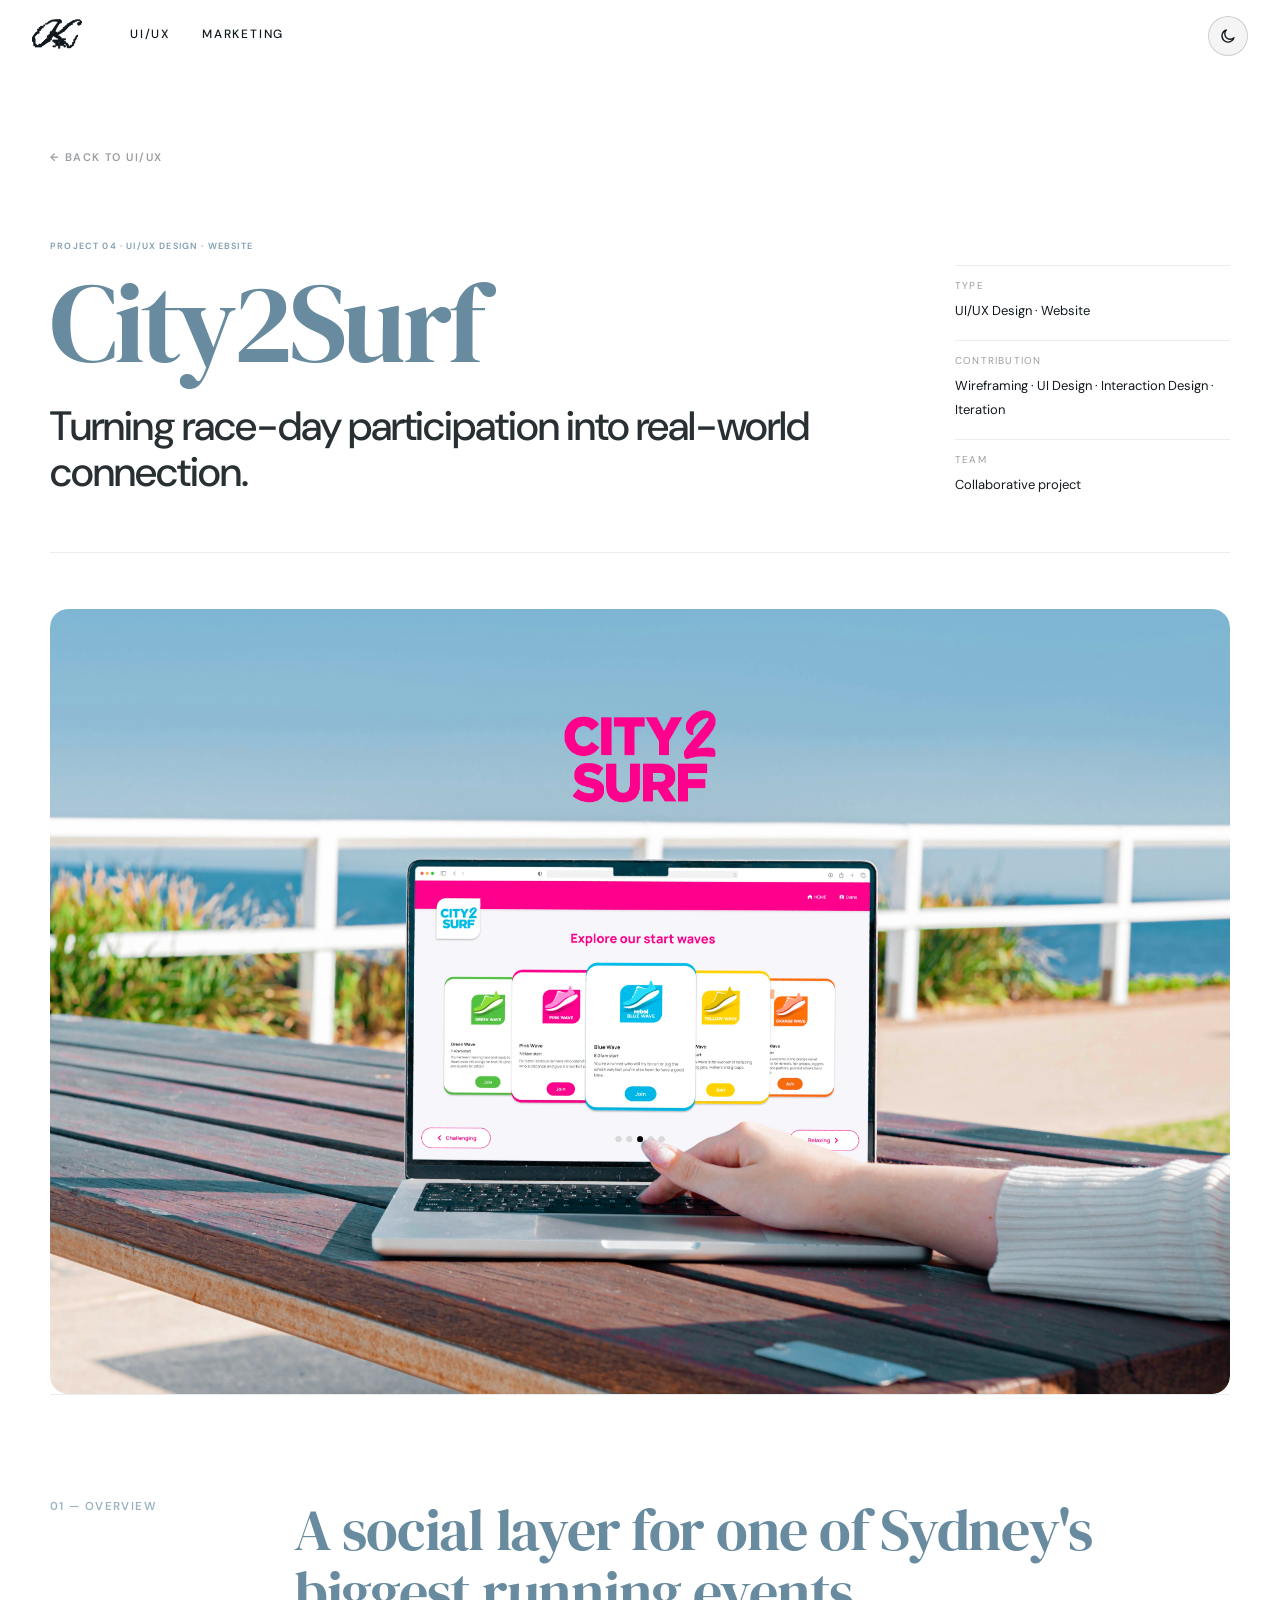
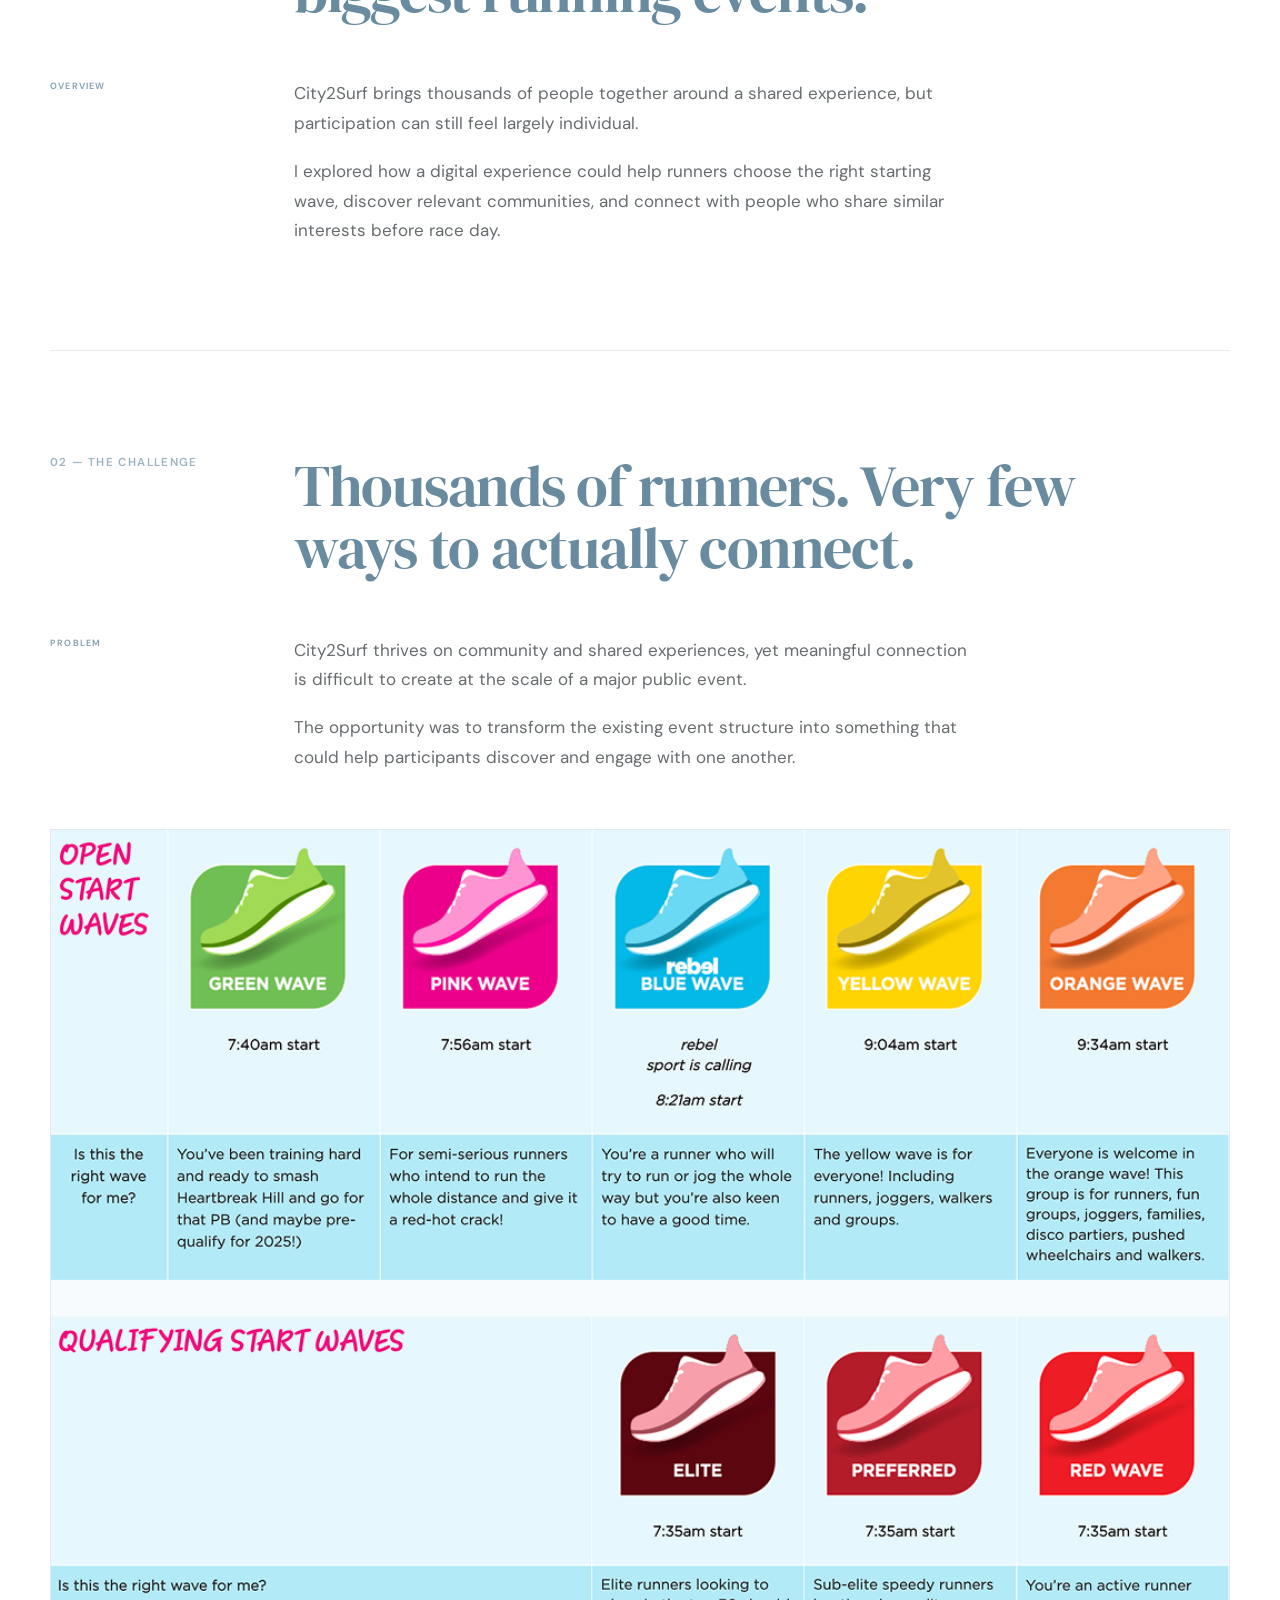
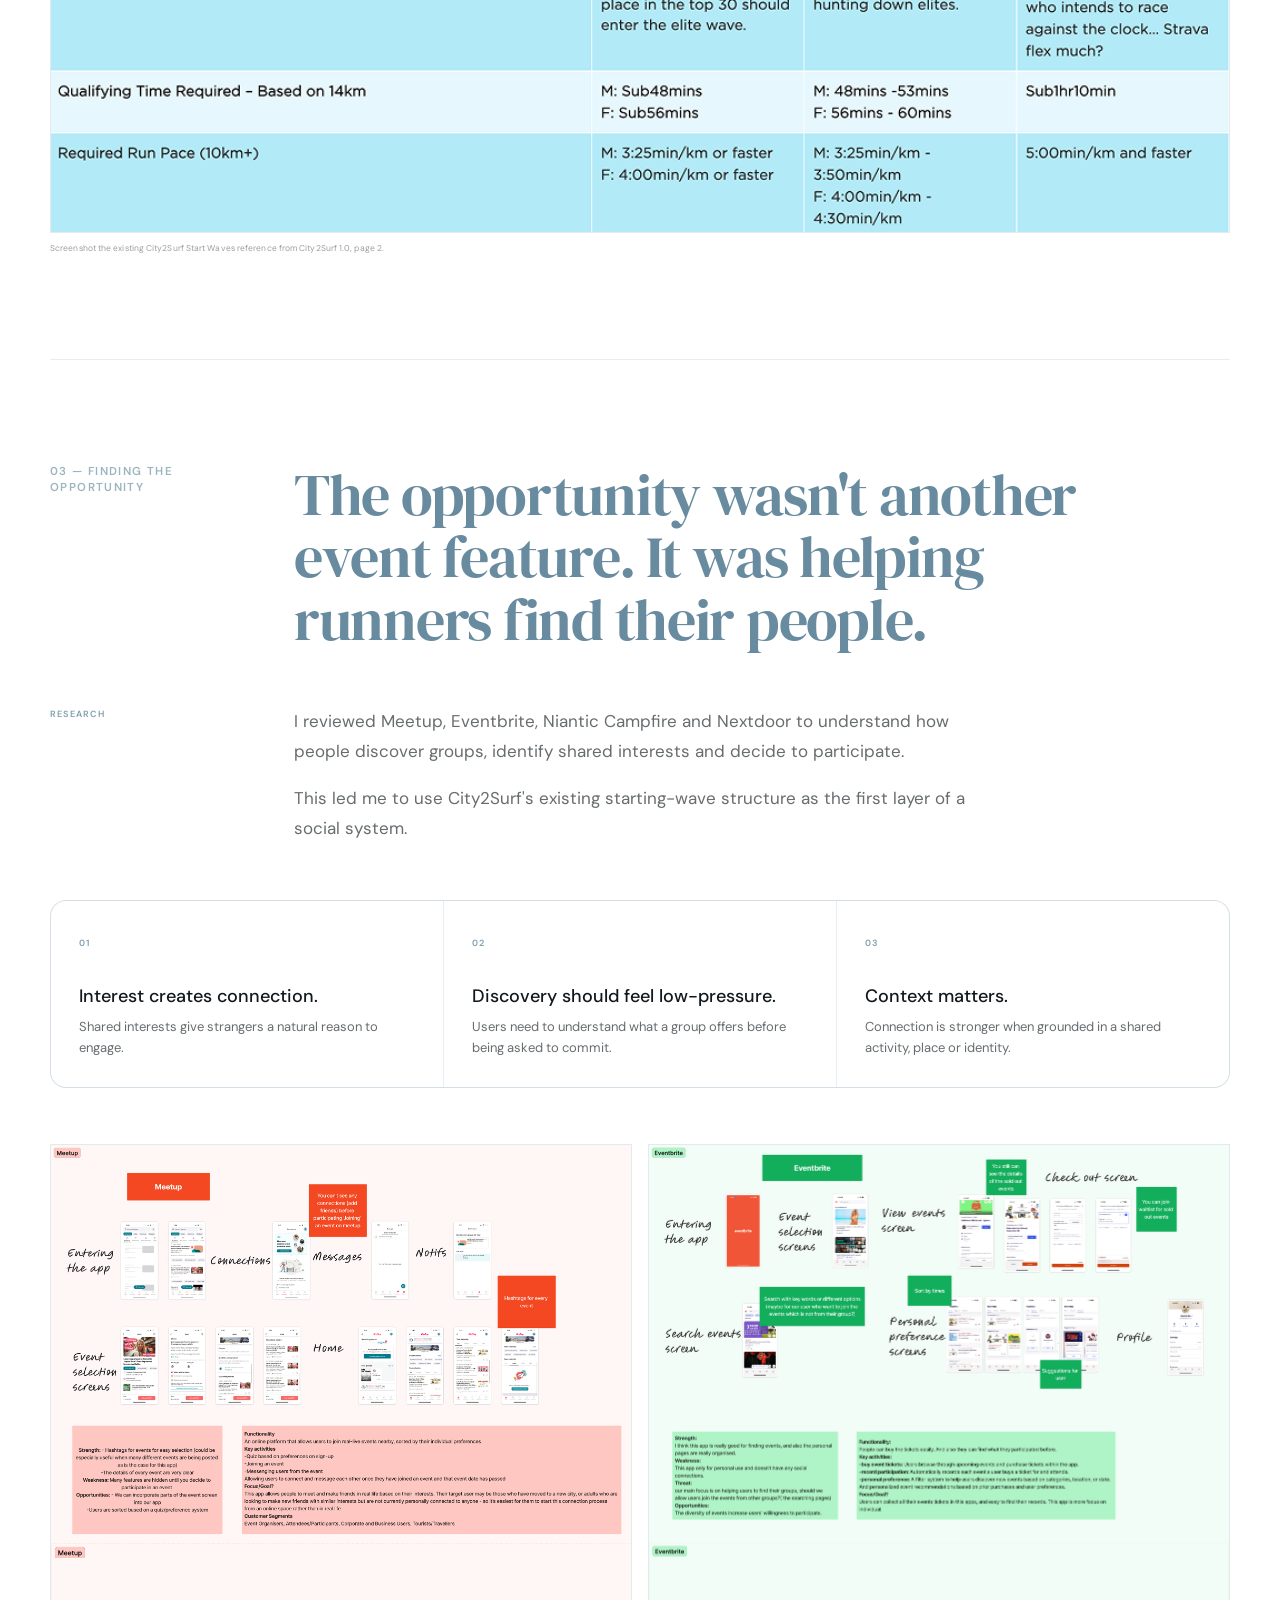
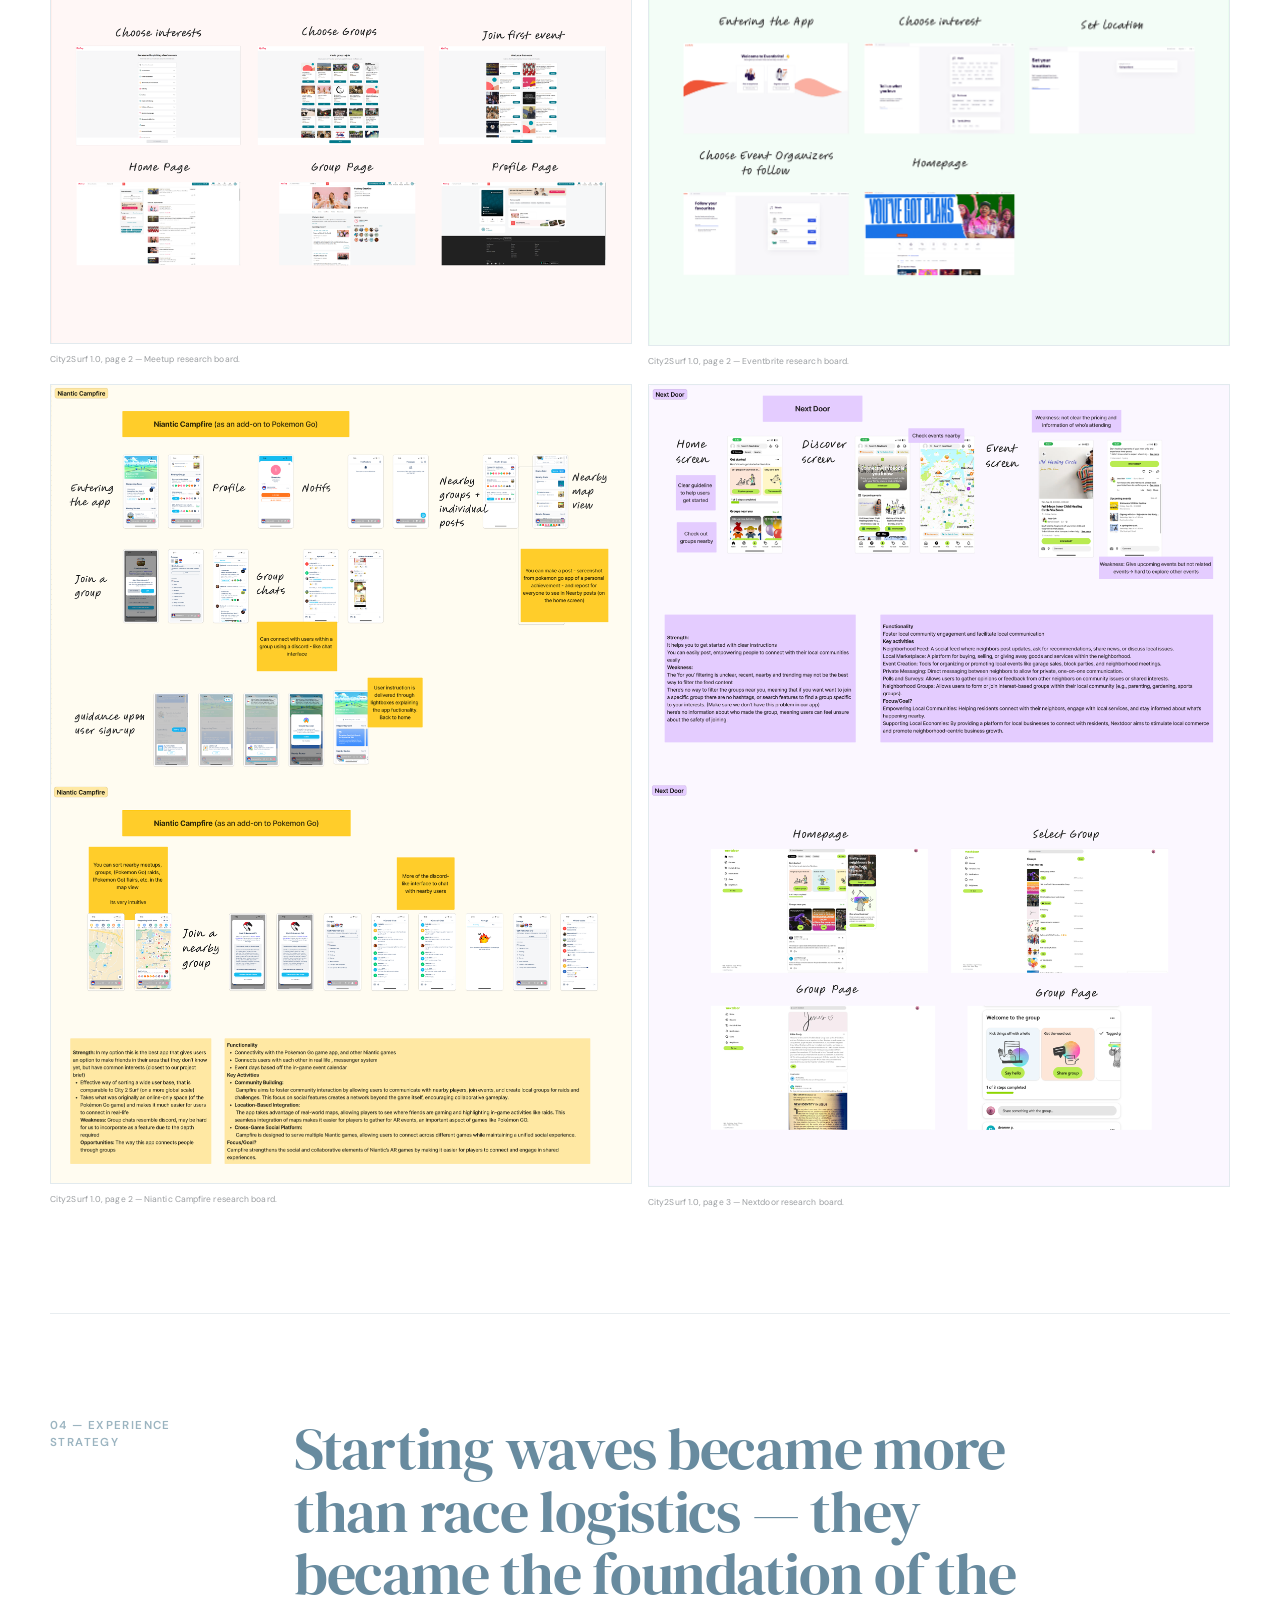
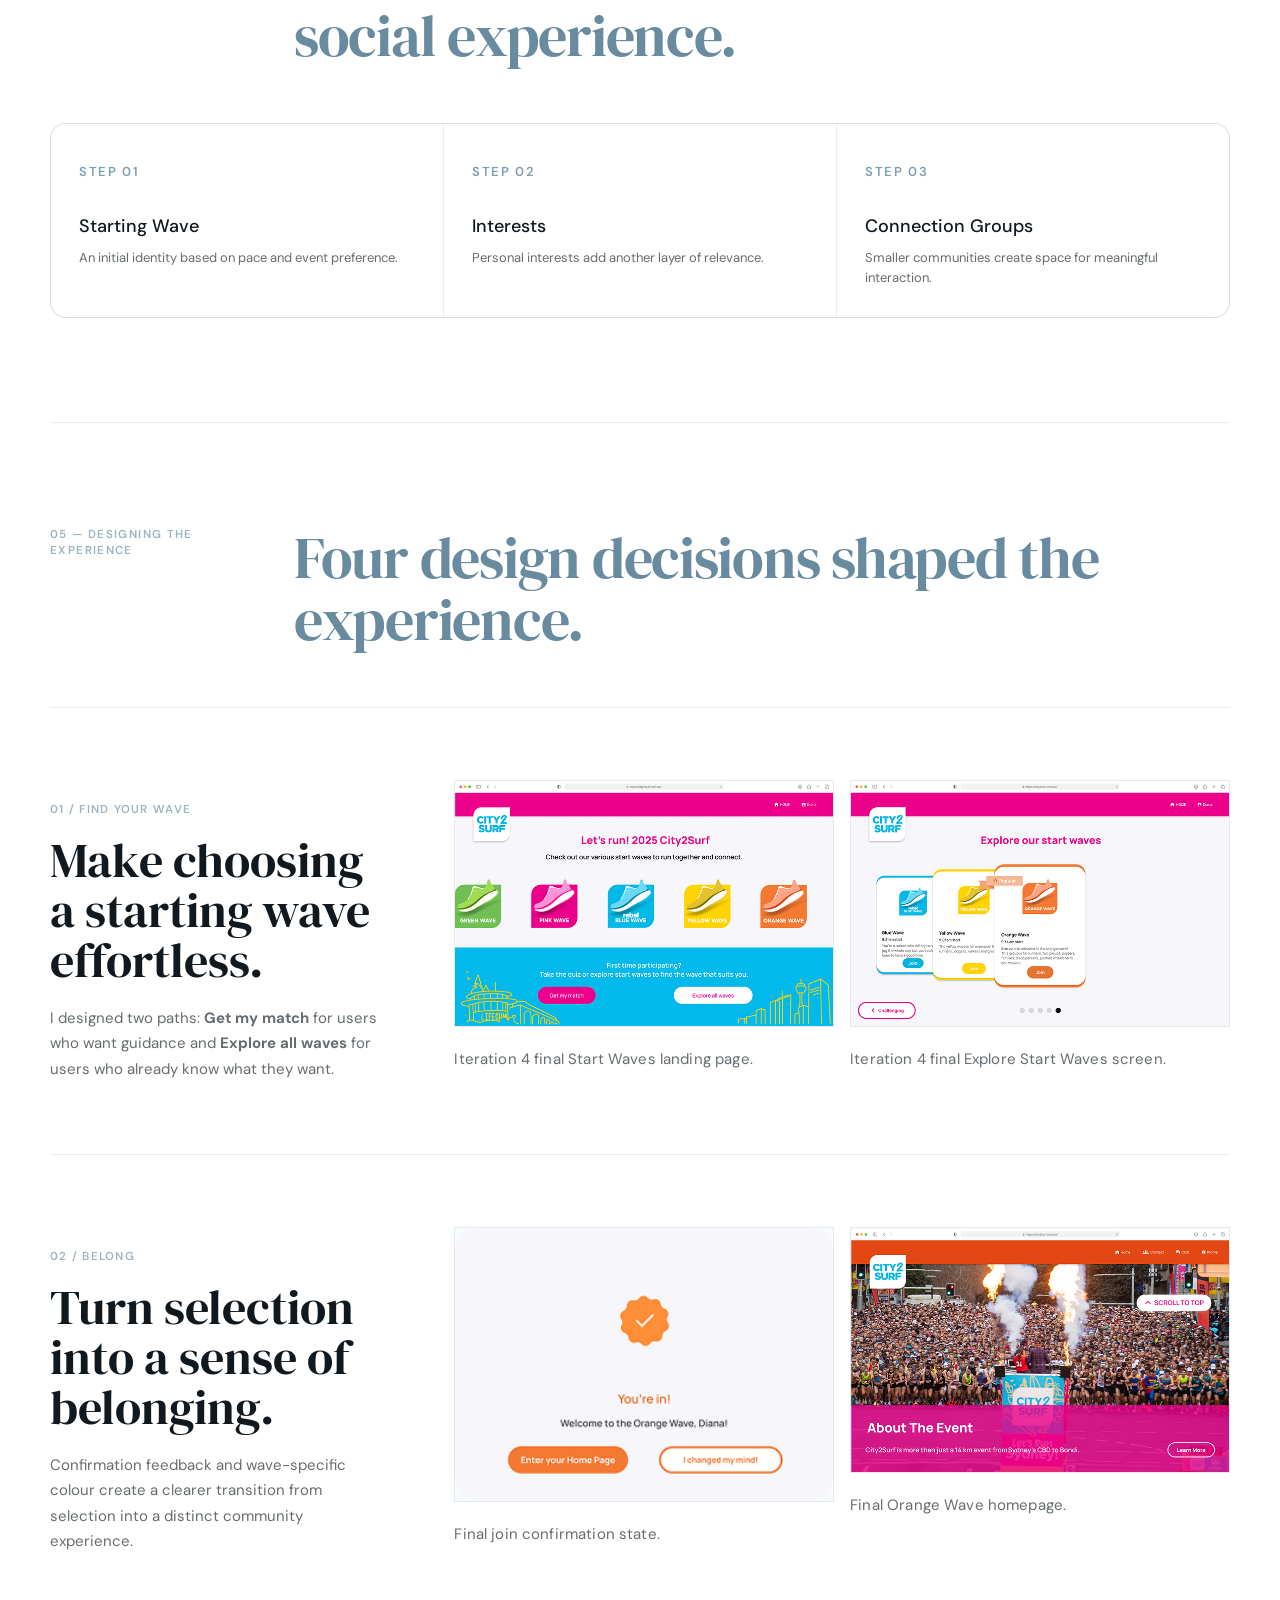
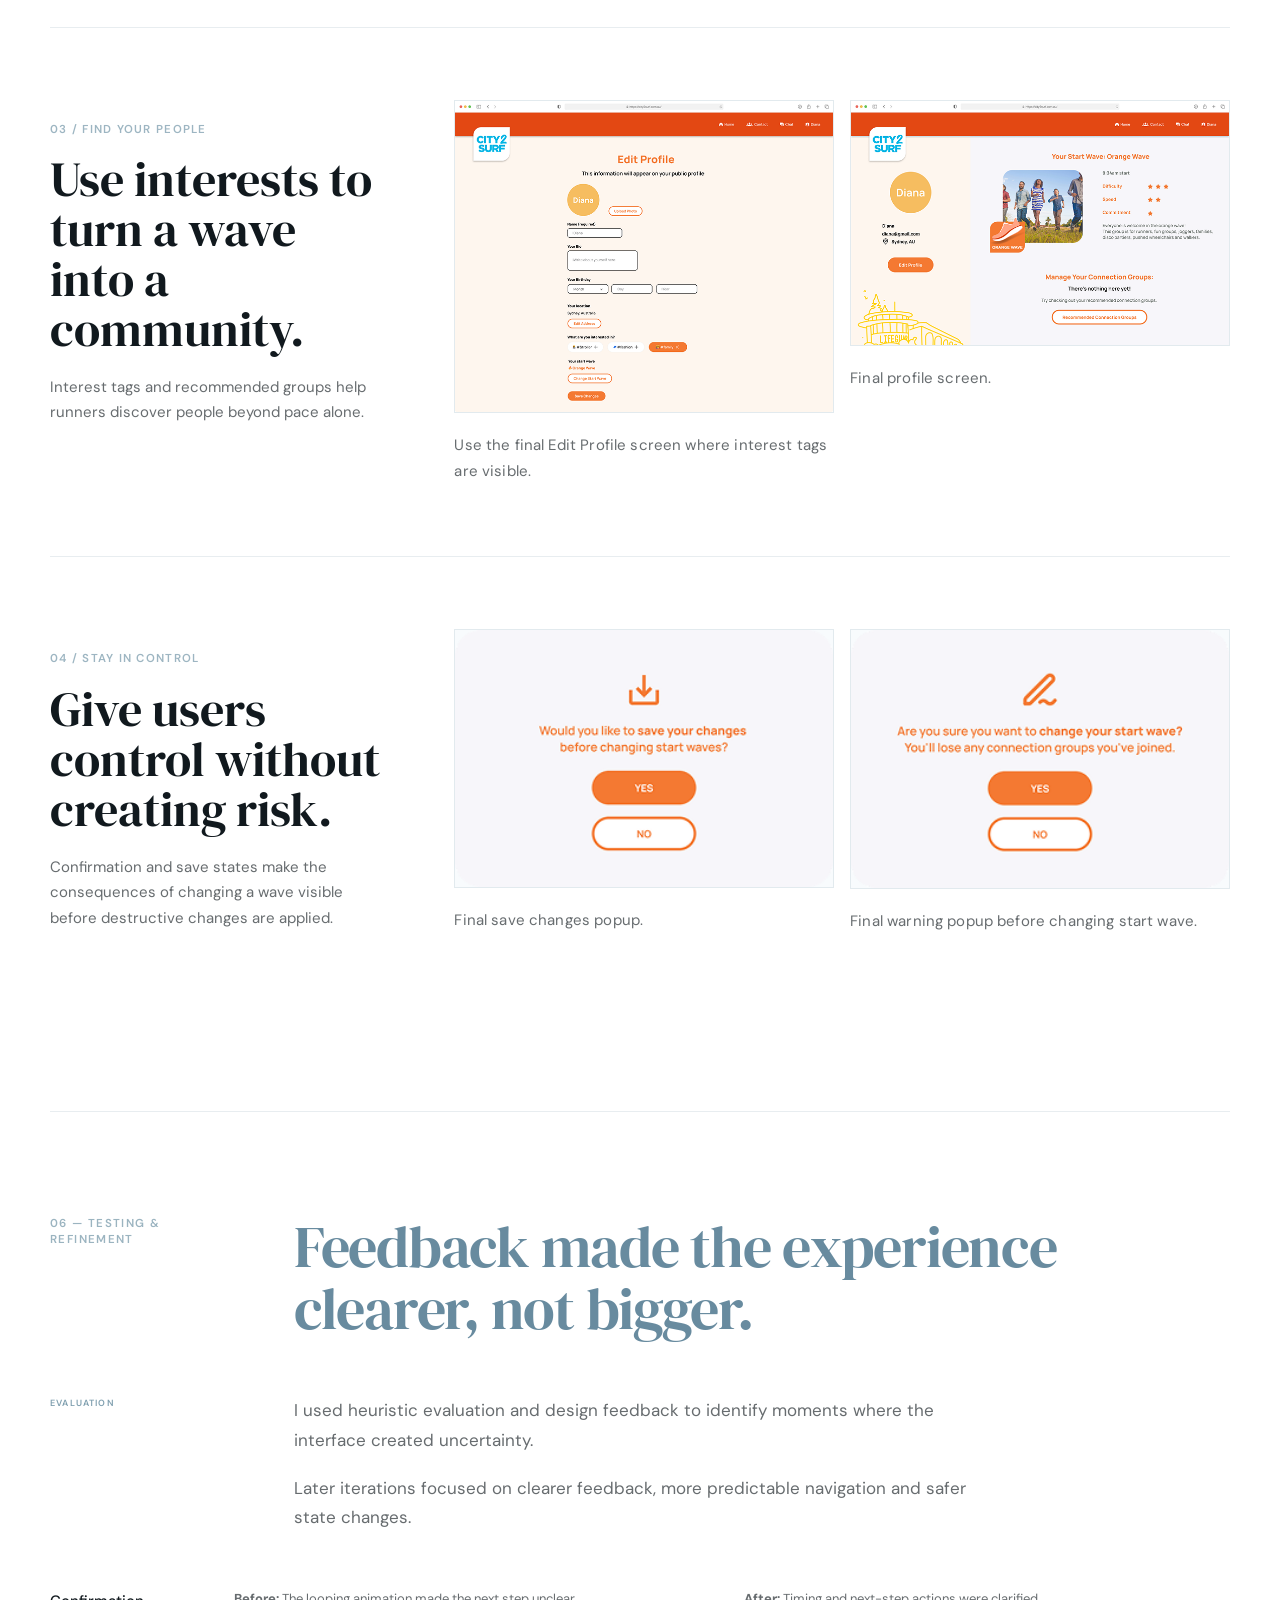
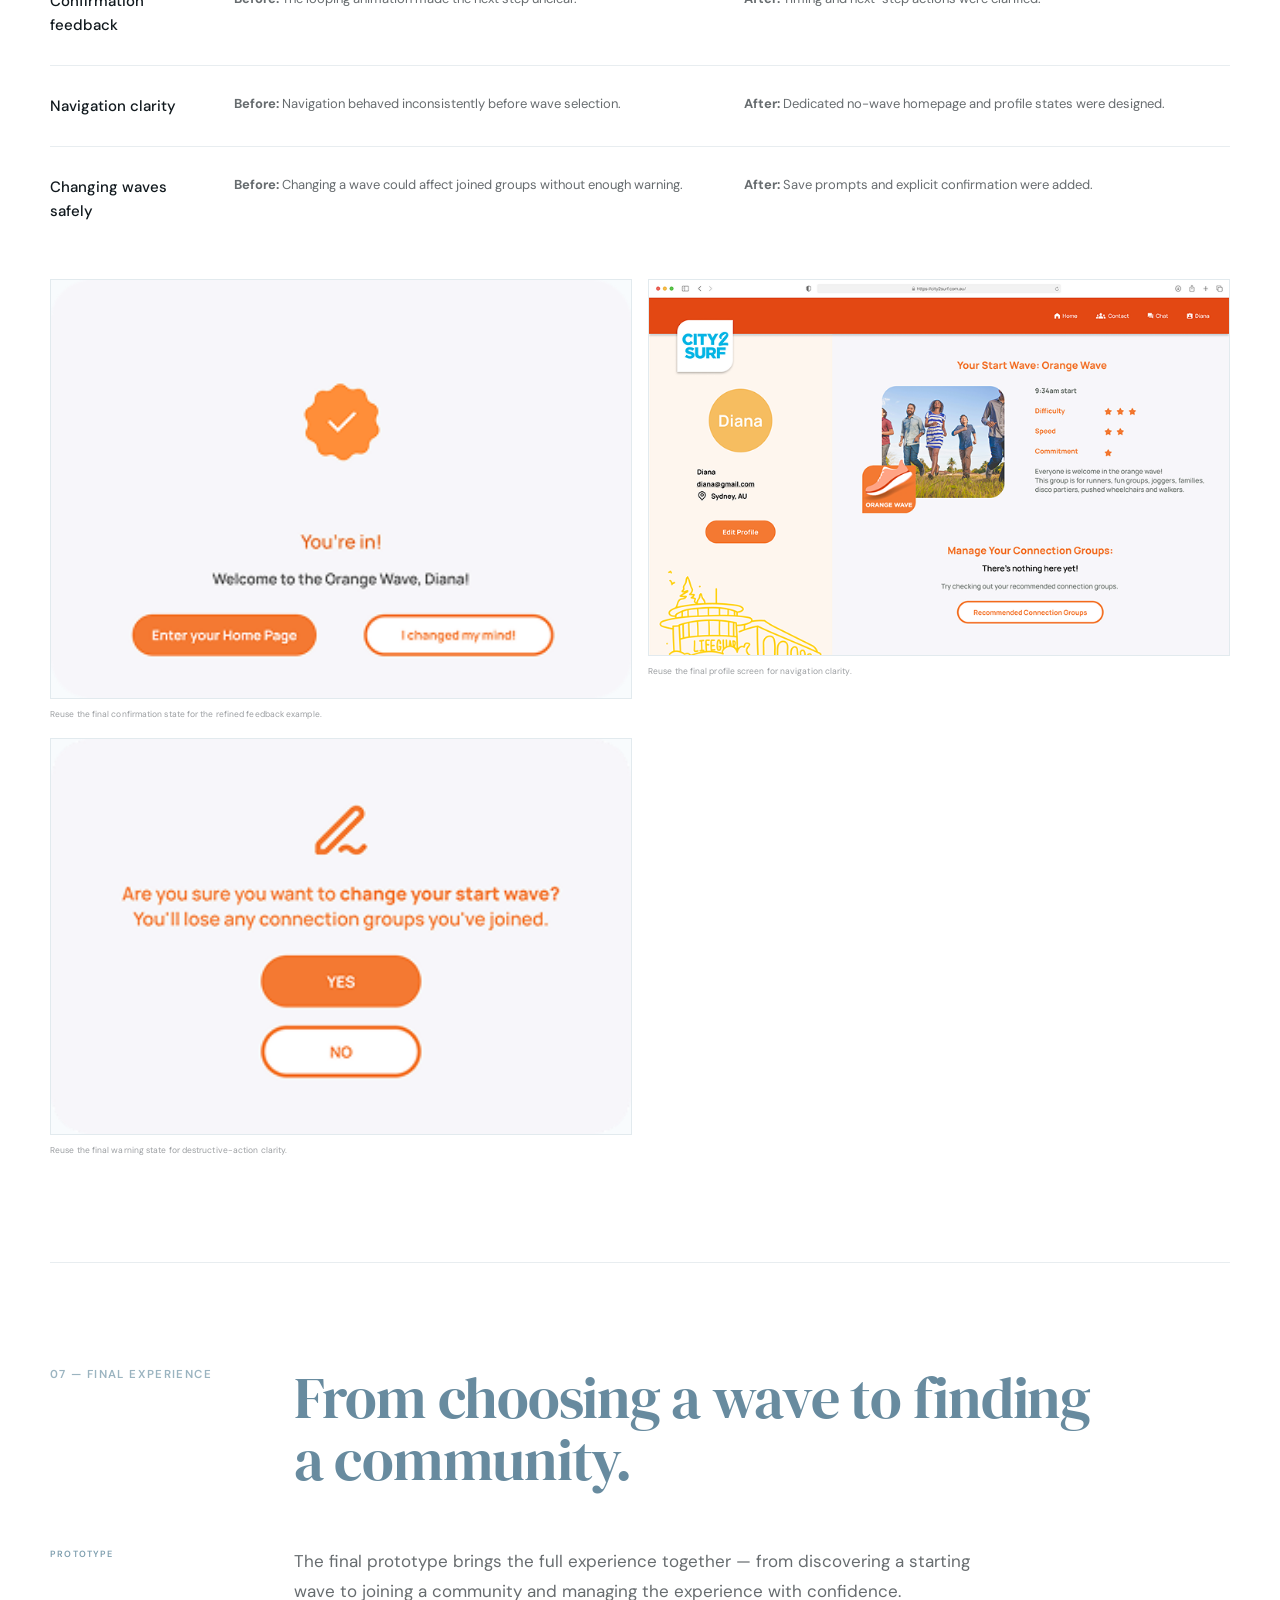
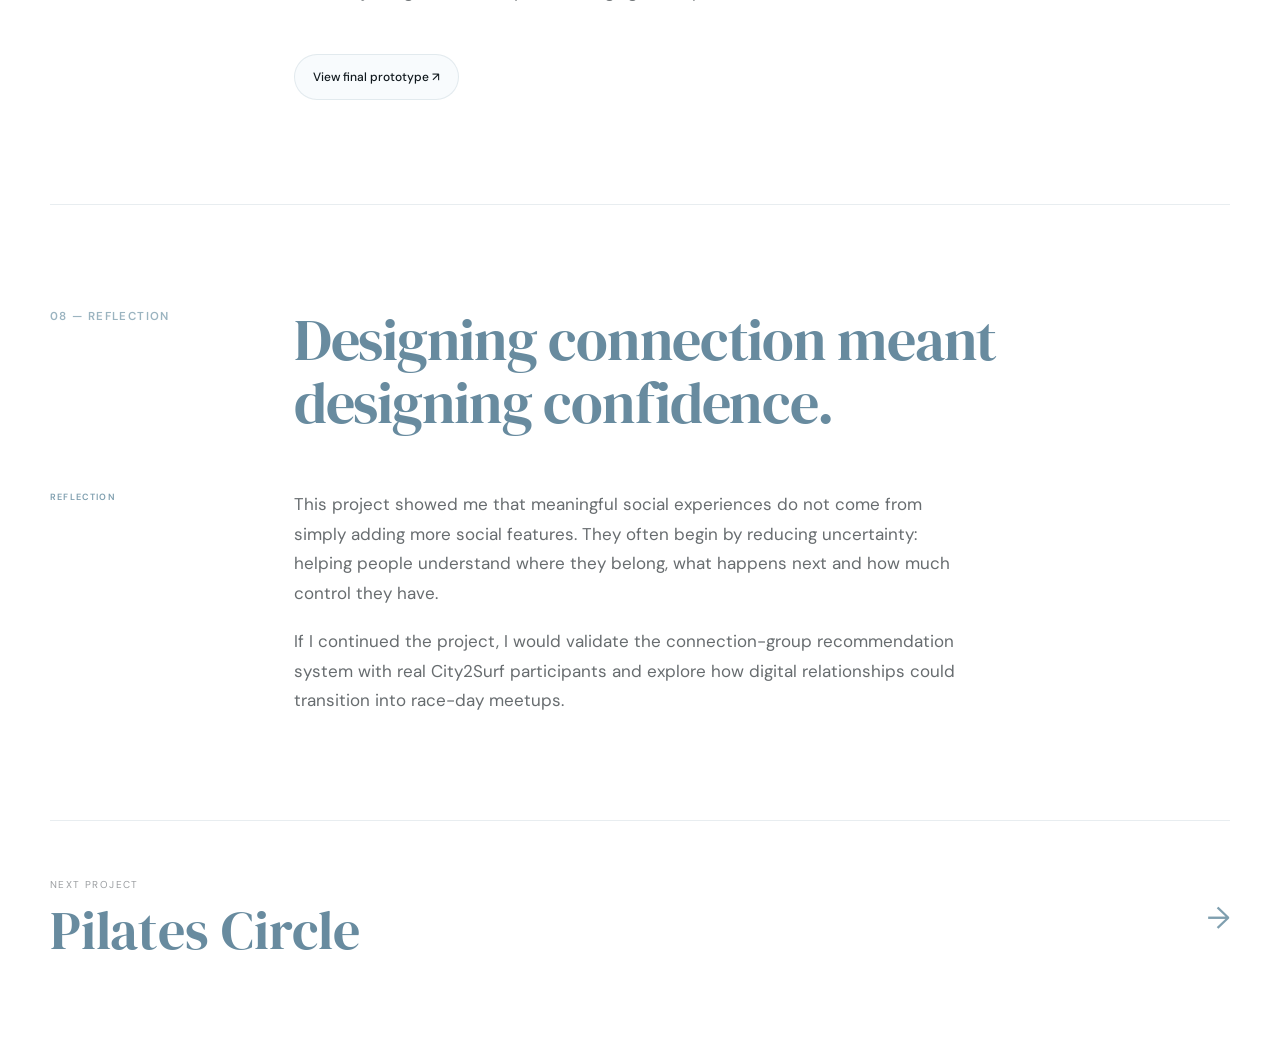
==== commit 8fc908e4: "update" ====
--- a/city2surf.html
+++ b/city2surf.html
@@ -256,7 +256,7 @@
 
 <section class="c2s-hero reveal">
   <div>
-    <p class="c2s-kicker">Project 03 · UI/UX Design · Website</p>
+    <p class="c2s-kicker">Project 04 · UI/UX Design · Website</p>
     <h1 class="c2s-title">City2Surf</h1>
     <p class="c2s-thesis">Turning race-day participation into real-world connection.</p>
   </div>
@@ -545,8 +545,8 @@
   </div>
 </section>
 
-<a class="c2s-next reveal" href="yasumo.html">
-  <div><p class="c2s-next__eyebrow">Next project</p><h2 class="c2s-next__title">Yasumo</h2></div>
+<a class="c2s-next reveal" href="pilates-circle.html">
+  <div><p class="c2s-next__eyebrow">Next project</p><h2 class="c2s-next__title">Pilates Circle</h2></div>
   <span class="c2s-next__arrow">→</span>
 </a>
 
